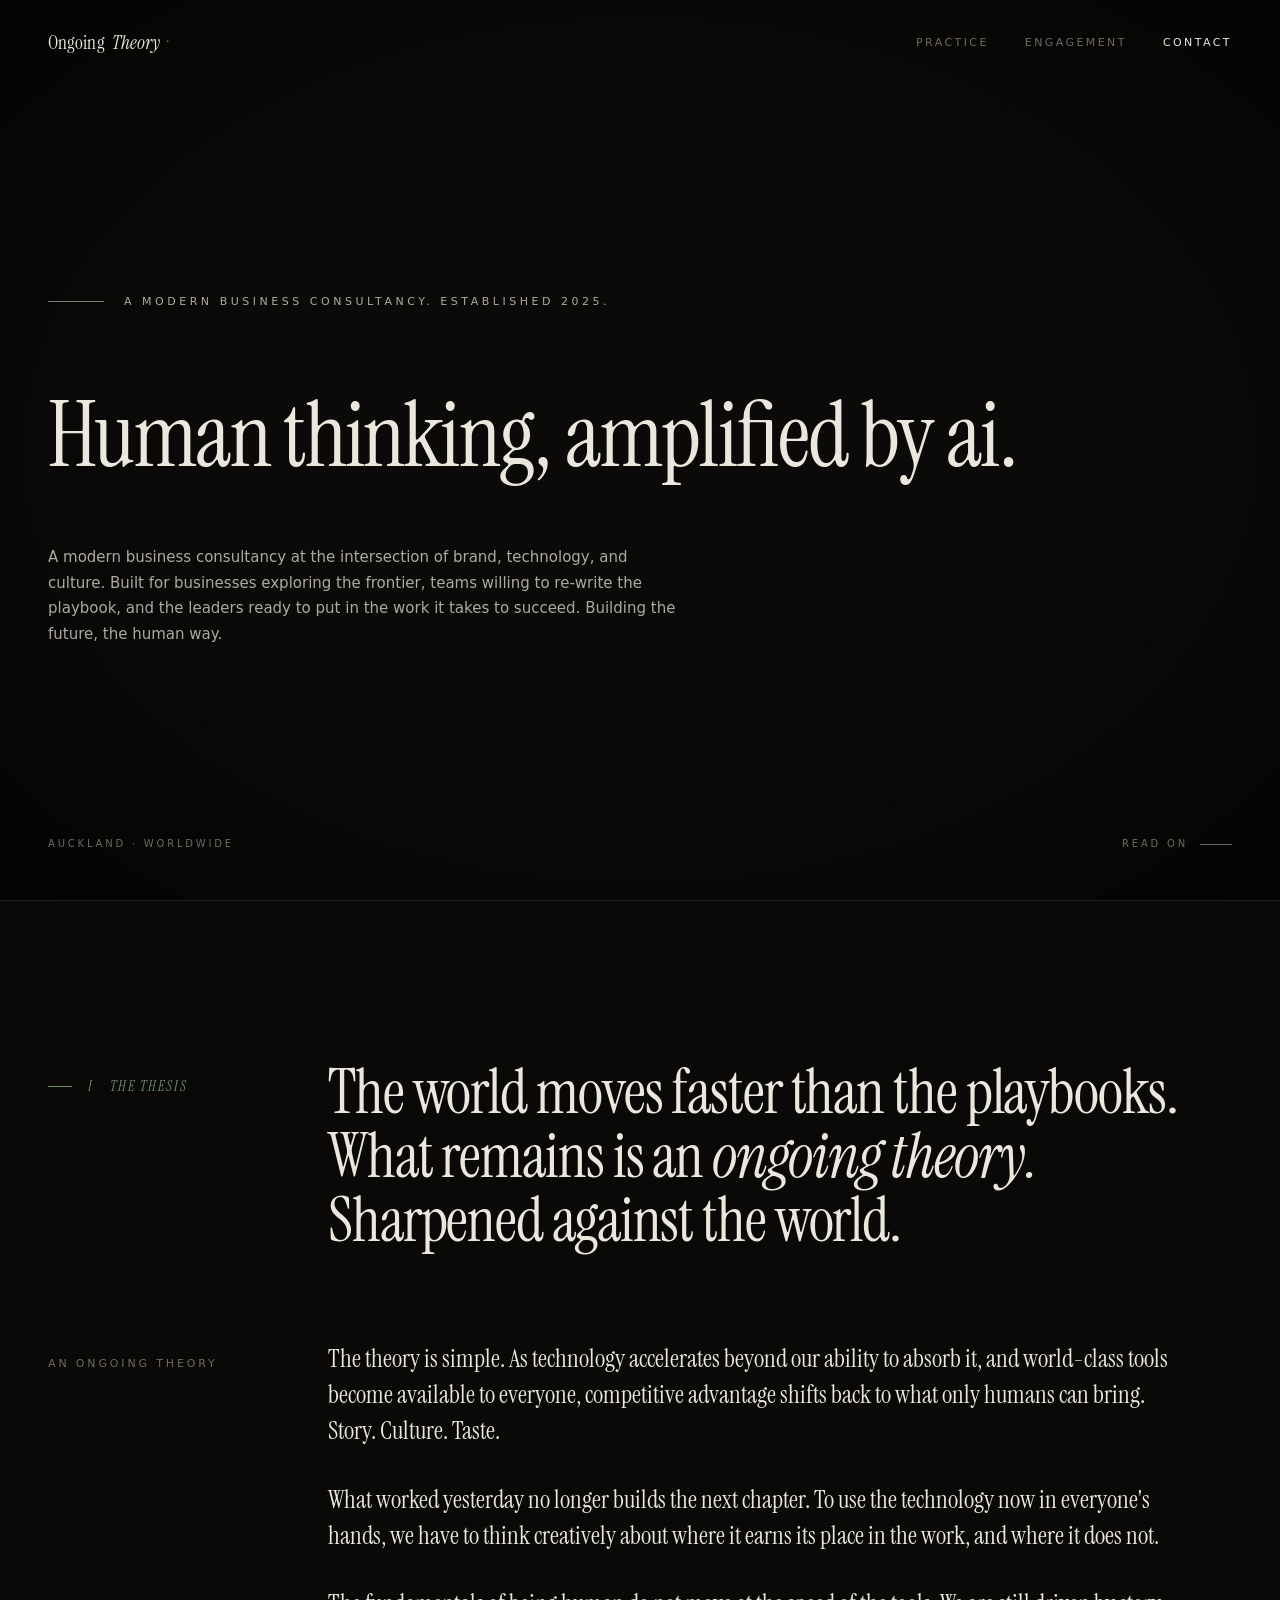
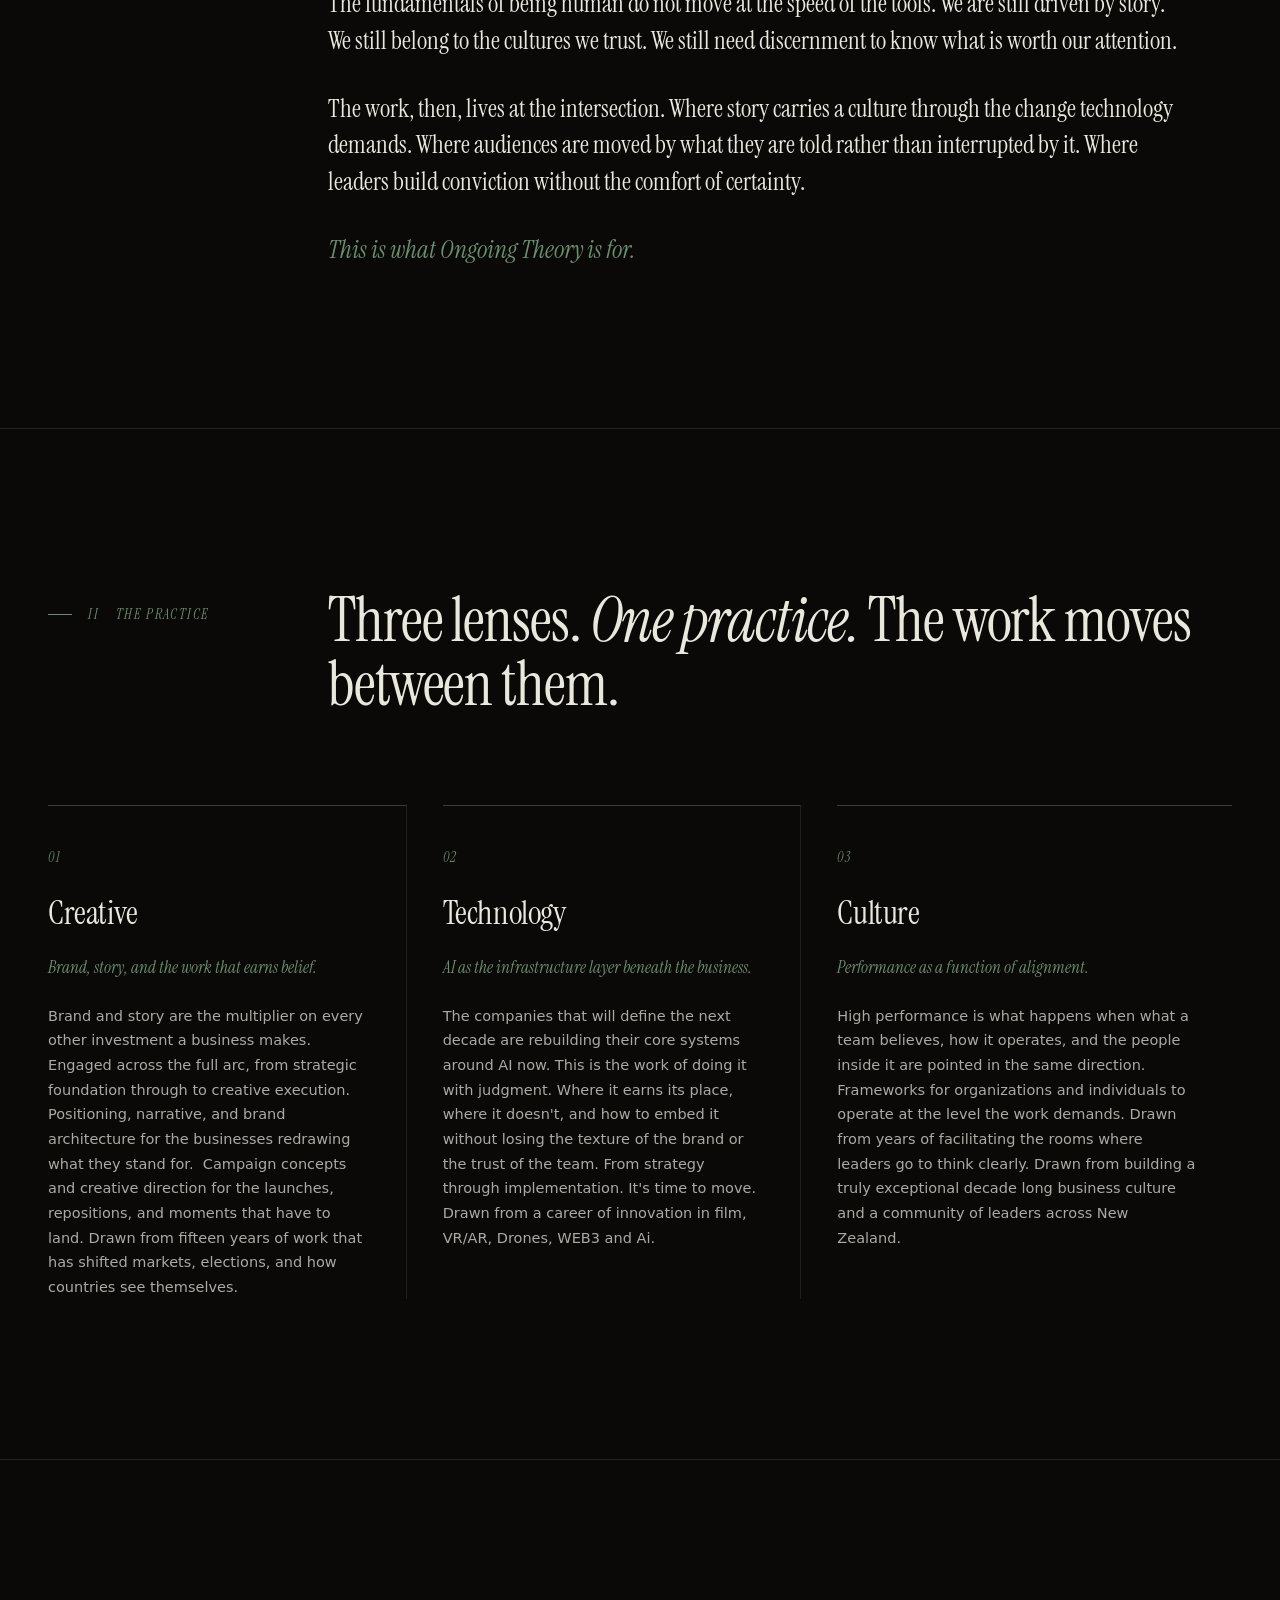
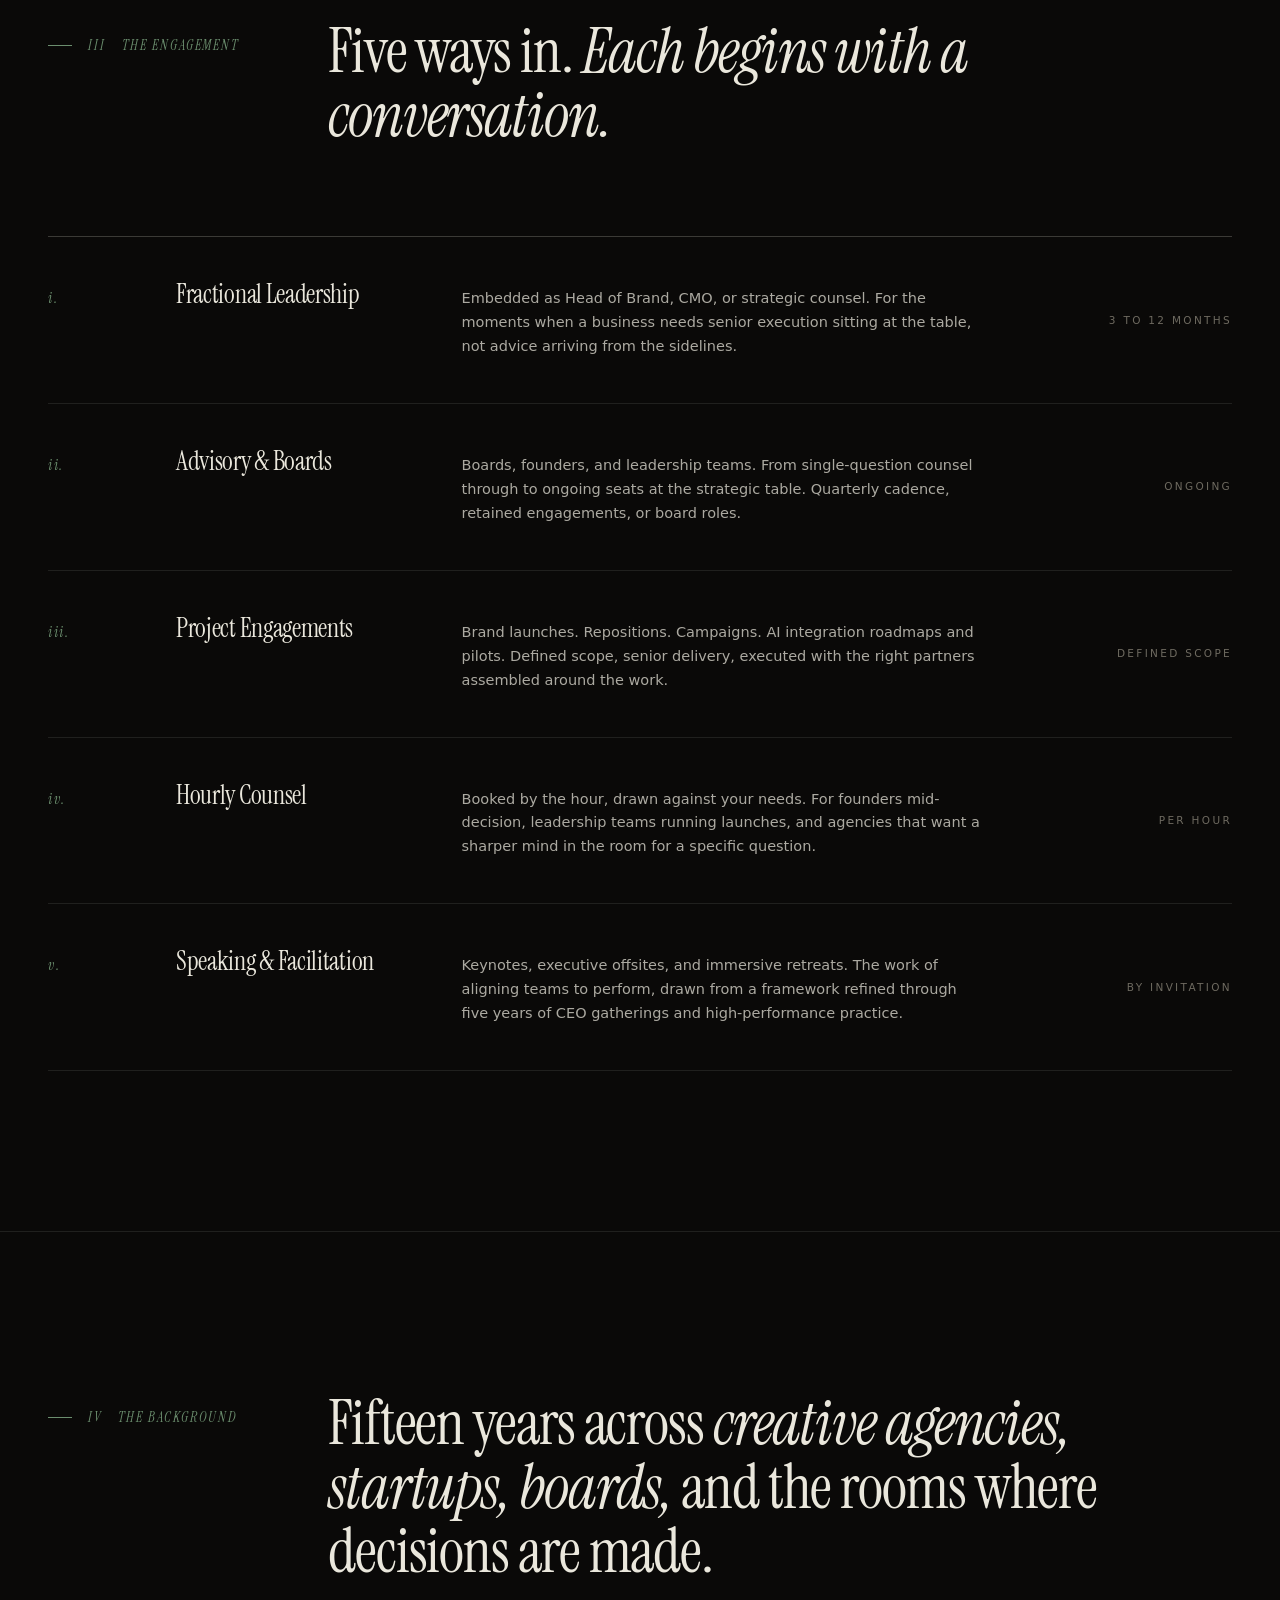
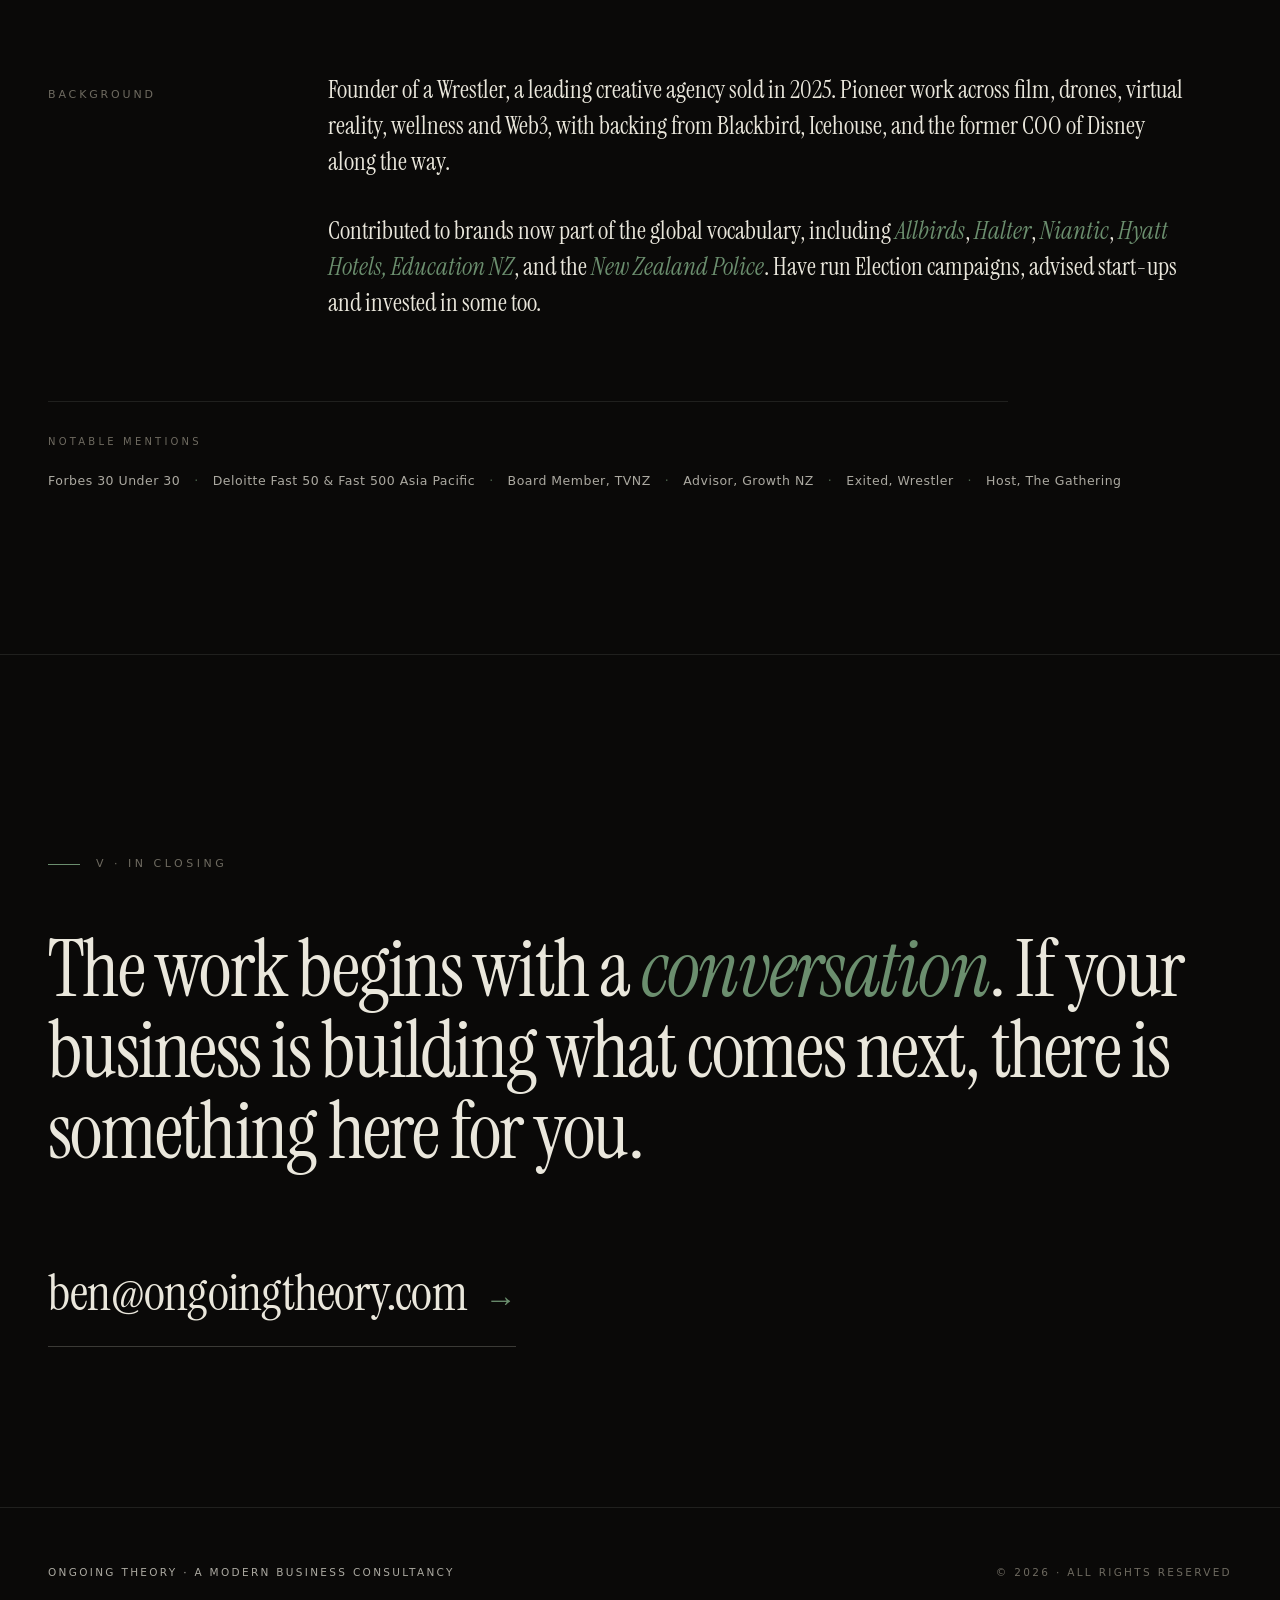
==== index.html @ c8909e84 "Add files via upload" ====
<!DOCTYPE html>
<html lang="en"><head>
<meta charset="UTF-8">
<meta name="viewport" content="width=device-width, initial-scale=1.0">

<!-- ════════════════════════════════════════════════════════════
     EDIT: Page title (browser tab)
     Change inside <title>...</title> below.
═══════════════════════════════════════════════════════════════ -->
<title>Ongoing Theory</title>

<!-- EDIT: Search description (shows in Google results) -->
<meta name="description" content="A consultancy at the intersection of brand, technology, and culture. Strategy approached as an ongoing theory, sharpened in the world.">

<meta name="theme-color" content="#0A0908">
<link rel="icon" href="data:image/svg+xml,&lt;svg xmlns='http://www.w3.org/2000/svg' viewBox='0 0 32 32'&gt;&lt;rect width='32' height='32' fill='%230A0908'/&gt;&lt;circle cx='16' cy='16' r='5' fill='%236B8E6E'/&gt;&lt;/svg&gt;">
<link rel="preconnect" href="https://fonts.googleapis.com">
<link rel="preconnect" href="https://fonts.gstatic.com" crossorigin="">
<link href="https://fonts.googleapis.com/css2?family=Instrument+Serif:ital@0;1&amp;display=swap" rel="stylesheet">

<style>
  /* ════════════════════════════════════════════════════════════
     COLOR & TYPE TOKENS
     Adjust the values below to retune the whole site at once.
  ═══════════════════════════════════════════════════════════════ */
  :root {
    --bg: #0A0908;                          /* page background — near-black, warm */
    --paper: #EAE7DC;                       /* primary text — warm off-white */
    --paper-soft: rgba(234, 231, 220, 0.72);/* muted paper for body copy */
    --muted: #6E6A60;                       /* small UI text */
    --line: rgba(234, 231, 220, 0.10);      /* hairline rules */
    --line-strong: rgba(234, 231, 220, 0.22);
    --accent: #6B8E6E;                      /* dark premium green — section markers, italics */
    --accent-bright: #88AB8B;               /* hover state */

    --serif: 'Instrument Serif', 'Times New Roman', Georgia, serif;
    --sans: -apple-system, BlinkMacSystemFont, "SF Pro Text", "Helvetica Neue", "Segoe UI", system-ui, sans-serif;
  }

  * { margin: 0; padding: 0; box-sizing: border-box; }
  html { scroll-behavior: smooth; }

  body {
    background: var(--bg);
    color: var(--paper);
    font-family: var(--sans);
    font-weight: 300;
    line-height: 1.6;
    -webkit-font-smoothing: antialiased;
    -moz-osx-font-smoothing: grayscale;
    overflow-x: hidden;
    cursor: default;
    font-feature-settings: "kern" 1, "liga" 1;
  }

  /* film grain — gives the surface a paper-like texture */
  body::before {
    content: '';
    position: fixed;
    inset: 0;
    pointer-events: none;
    background-image: url("data:image/svg+xml,%3Csvg viewBox='0 0 200 200' xmlns='http://www.w3.org/2000/svg'%3E%3Cfilter id='n'%3E%3CfeTurbulence type='fractalNoise' baseFrequency='0.9' numOctaves='3' stitchTiles='stitch'/%3E%3CfeColorMatrix values='0 0 0 0 0.92 0 0 0 0 0.91 0 0 0 0 0.86 0 0 0 1 0'/%3E%3C/filter%3E%3Crect width='100%25' height='100%25' filter='url(%23n)' opacity='0.5'/%3E%3C/svg%3E");
    opacity: 0.045;
    z-index: 1;
    mix-blend-mode: overlay;
  }

  /* soft vignette */
  body::after {
    content: '';
    position: fixed;
    inset: 0;
    pointer-events: none;
    background: radial-gradient(ellipse at center, transparent 50%, rgba(0,0,0,0.55) 100%);
    z-index: 1;
  }

  ::selection { background: var(--accent); color: var(--bg); }

  /* ── Navigation ─────────────────────────────────────────── */
  nav {
    position: fixed;
    top: 0; left: 0; right: 0;
    z-index: 100;
    padding: 28px 48px;
    display: flex;
    justify-content: space-between;
    align-items: center;
    transition: backdrop-filter 0.4s ease, background-color 0.4s ease;
  }
  nav.scrolled {
    background: rgba(10, 9, 8, 0.78);
    backdrop-filter: blur(14px);
    -webkit-backdrop-filter: blur(14px);
    border-bottom: 1px solid var(--line);
  }

  .logo {
    font-family: var(--serif);
    font-weight: 400;
    font-size: 19px;
    letter-spacing: 0.005em;
    color: var(--paper);
    text-decoration: none;
    display: inline-flex;
    align-items: baseline;
    gap: 7px;
  }
  .logo .ot-italic { font-style: italic; }
  .logo .ot-mark { color: var(--accent); font-style: italic; font-size: 16px; transform: translateY(-2px); }

  .nav-right { display: flex; align-items: center; gap: 36px; }

  .nav-link {
    font-family: var(--sans);
    font-size: 11px;
    font-weight: 400;
    letter-spacing: 0.22em;
    text-transform: uppercase;
    color: var(--paper);
    text-decoration: none;
    position: relative;
    padding: 6px 0;
    transition: color 0.3s ease;
  }
  .nav-link.muted { color: var(--muted); }
  .nav-link::after {
    content: '';
    position: absolute;
    bottom: 0; left: 0;
    width: 100%; height: 1px;
    background: currentColor;
    transform: scaleX(0);
    transform-origin: left center;
    transition: transform 0.5s cubic-bezier(0.65, 0, 0.35, 1);
  }
  .nav-link:hover { color: var(--paper); }
  .nav-link:hover::after { transform: scaleX(1); }

  /* ── Hero ───────────────────────────────────────────────── */
  .hero {
    min-height: 100vh;
    display: flex;
    flex-direction: column;
    justify-content: center;
    padding: 160px 48px 120px;
    position: relative;
    z-index: 2;
  }

  .hero-meta {
    display: flex;
    align-items: center;
    gap: 20px;
    margin-bottom: 80px;
    opacity: 0;
    animation: fadeUp 1.2s cubic-bezier(0.25, 0.1, 0.25, 1) 0.2s forwards;
  }
  .hero-meta-line { width: 56px; height: 1px; background: var(--paper); opacity: 0.5; }
  .hero-meta-text {
    font-family: var(--sans);
    font-size: 11px;
    font-weight: 400;
    letter-spacing: 0.32em;
    text-transform: uppercase;
    color: var(--paper-soft);
  }

  .hero h1 {
    font-family: var(--serif);
    font-weight: 400;
    font-size: clamp(42px, 7vw, 104px);
    line-height: 1.02;
    letter-spacing: -0.018em;
    max-width: 1200px;
    opacity: 0;
    animation: fadeUp 1.4s cubic-bezier(0.25, 0.1, 0.25, 1) 0.4s forwards;
  }
  .hero h1 em { font-style: italic; color: var(--accent); }

  .hero-sub {
    margin-top: 64px;
    max-width: 640px;
    font-family: var(--sans);
    font-size: 15px;
    font-weight: 400;
    line-height: 1.7;
    color: var(--paper-soft);
    opacity: 0;
    animation: fadeUp 1.4s cubic-bezier(0.25, 0.1, 0.25, 1) 0.7s forwards;
  }

  .hero-foot {
    position: absolute;
    bottom: 48px; left: 48px; right: 48px;
    display: flex;
    justify-content: space-between;
    align-items: end;
    font-family: var(--sans);
    font-size: 10px;
    letter-spacing: 0.28em;
    text-transform: uppercase;
    color: var(--muted);
    opacity: 0;
    animation: fadeUp 1.2s ease 1s forwards;
  }
  .hero-foot .scroll-cue { display: inline-flex; align-items: center; gap: 12px; }
  .hero-foot .scroll-cue::after {
    content: '';
    width: 32px; height: 1px;
    background: var(--muted);
    animation: pulse 2.4s ease-in-out infinite;
  }

  @keyframes pulse {
    0%, 100% { opacity: 0.3; transform: scaleX(0.5); transform-origin: left; }
    50% { opacity: 1; transform: scaleX(1); }
  }
  @keyframes fadeUp {
    from { opacity: 0; transform: translateY(24px); }
    to { opacity: 1; transform: translateY(0); }
  }

  /* ── Section frame ──────────────────────────────────────── */
  section.editorial {
    padding: 160px 48px;
    border-top: 1px solid var(--line);
    position: relative;
    z-index: 2;
  }

  .section-head {
    display: grid;
    grid-template-columns: 200px 1fr;
    gap: 80px;
    margin-bottom: 88px;
    align-items: start;
    max-width: 1500px;
  }

  .section-marker {
    font-family: var(--serif);
    font-style: italic;
    font-weight: 400;
    font-size: 14px;
    color: var(--accent);
    letter-spacing: 0.14em;
    text-transform: uppercase;
    padding-top: 14px;
    display: flex;
    align-items: center;
    gap: 16px;
  }
  .section-marker::before {
    content: '';
    width: 24px; height: 1px;
    background: var(--accent);
  }

  .section-title {
    font-family: var(--serif);
    font-weight: 400;
    font-size: clamp(32px, 4.8vw, 72px);
    line-height: 1.04;
    letter-spacing: -0.018em;
    max-width: 1020px;
  }
  .section-title em { font-style: italic; }

  /* ── Thesis & Background body ───────────────────────────── */
  .thesis-body {
    display: grid;
    grid-template-columns: 200px 1fr;
    gap: 80px;
    max-width: 1500px;
  }

  .thesis-label {
    font-family: var(--sans);
    font-size: 11px;
    font-weight: 400;
    letter-spacing: 0.26em;
    text-transform: uppercase;
    color: var(--muted);
    padding-top: 14px;
  }

  .thesis-text {
    font-family: var(--serif);
    font-weight: 400;
    font-size: clamp(20px, 1.95vw, 30px);
    line-height: 1.45;
    max-width: 860px;
    color: var(--paper);
  }
  .thesis-text p + p { margin-top: 1.3em; }
  .thesis-text em { font-style: italic; color: var(--accent); }

  /* ── Pillars ────────────────────────────────────────────── */
  .pillars {
    display: grid;
    grid-template-columns: repeat(3, 1fr);
    gap: 0;
    margin-top: 24px;
    max-width: 1500px;
  }
  .pillar {
    border-top: 1px solid var(--line-strong);
    padding: 40px 36px 0 0;
    position: relative;
  }
  .pillar:not(:last-child) { margin-right: 36px; border-right: 1px solid var(--line); }

  .pillar-num {
    font-family: var(--serif);
    font-style: italic;
    font-weight: 400;
    font-size: 14px;
    color: var(--accent);
    margin-bottom: 28px;
    letter-spacing: 0.12em;
  }
  .pillar-title {
    font-family: var(--serif);
    font-weight: 400;
    font-size: clamp(28px, 2.6vw, 40px);
    line-height: 1.04;
    margin-bottom: 24px;
    letter-spacing: -0.012em;
  }
  .pillar-lede {
    font-family: var(--serif);
    font-style: italic;
    font-weight: 400;
    font-size: 17px;
    line-height: 1.45;
    color: var(--accent);
    margin-bottom: 24px;
    max-width: 340px;
  }
  .pillar-body {
    font-family: var(--sans);
    font-size: 14.5px;
    font-weight: 400;
    line-height: 1.7;
    color: var(--paper-soft);
    max-width: 380px;
  }

  /* ── Engagement ─────────────────────────────────────────── */
  .engagement-list { border-top: 1px solid var(--line-strong); max-width: 1500px; }

  .engagement-row {
    display: grid;
    grid-template-columns: 80px 1fr 2.2fr 200px;
    gap: 48px;
    padding: 44px 0;
    border-bottom: 1px solid var(--line);
    align-items: baseline;
    transition: padding 0.5s cubic-bezier(0.25, 0.1, 0.25, 1);
  }
  .engagement-row:hover { padding-left: 16px; }

  .engagement-row .num {
    font-family: var(--serif);
    font-style: italic;
    font-size: 15px;
    color: var(--accent);
    letter-spacing: 0.1em;
  }
  .engagement-row h3 {
    font-family: var(--serif);
    font-weight: 400;
    font-size: clamp(22px, 2vw, 32px);
    letter-spacing: -0.012em;
    line-height: 1.08;
  }
  .engagement-row p {
    font-family: var(--sans);
    font-size: 14.5px;
    font-weight: 400;
    line-height: 1.65;
    color: var(--paper-soft);
    max-width: 560px;
  }
  .engagement-row .tag {
    font-family: var(--sans);
    font-size: 10.5px;
    font-weight: 400;
    letter-spacing: 0.22em;
    text-transform: uppercase;
    color: var(--muted);
    text-align: right;
    align-self: center;
  }

  /* ── Background & Endnotes ──────────────────────────────── */
  .background-text {
    font-family: var(--serif);
    font-weight: 400;
    font-size: clamp(20px, 1.95vw, 30px);
    line-height: 1.45;
    max-width: 960px;
  }
  .background-text em { font-style: italic; color: var(--accent); }

  .endnotes {
    margin-top: 80px;
    padding-top: 32px;
    border-top: 1px solid var(--line);
    max-width: 960px;
  }
  .endnotes-label {
    font-family: var(--sans);
    font-size: 10px;
    font-weight: 400;
    letter-spacing: 0.32em;
    text-transform: uppercase;
    color: var(--muted);
    margin-bottom: 18px;
  }
  .endnotes-list {
    font-family: var(--sans);
    font-size: 12.5px;
    line-height: 2.1;
    color: var(--paper-soft);
    letter-spacing: 0.04em;
  }
  .endnotes-list span { white-space: nowrap; }
  .endnotes-list .dot { color: var(--accent); margin: 0 14px; opacity: 0.7; }

  /* ── Contact ────────────────────────────────────────────── */
  .contact-section {
    padding: 200px 48px 160px;
    border-top: 1px solid var(--line);
    position: relative;
    z-index: 2;
  }
  .contact-eyebrow {
    font-family: var(--sans);
    font-size: 11px;
    font-weight: 400;
    letter-spacing: 0.32em;
    text-transform: uppercase;
    color: var(--muted);
    margin-bottom: 56px;
    display: flex;
    align-items: center;
    gap: 16px;
  }
  .contact-eyebrow::before {
    content: '';
    width: 32px; height: 1px;
    background: var(--accent);
  }

  .contact-headline {
    font-family: var(--serif);
    font-weight: 400;
    font-size: clamp(40px, 6.2vw, 92px);
    line-height: 1.02;
    letter-spacing: -0.022em;
    margin-bottom: 80px;
    max-width: 1140px;
  }
  .contact-headline em { font-style: italic; color: var(--accent); }

  .contact-link-large {
    font-family: var(--serif);
    font-weight: 400;
    font-size: clamp(28px, 4vw, 60px);
    color: var(--paper);
    text-decoration: none;
    border-bottom: 1px solid var(--line-strong);
    padding-bottom: 12px;
    display: inline-flex;
    align-items: baseline;
    gap: 18px;
    transition: color 0.4s ease, border-color 0.4s ease;
    letter-spacing: -0.015em;
  }
  .contact-link-large .arrow {
    font-size: 0.62em;
    color: var(--accent);
    transition: transform 0.4s cubic-bezier(0.25, 0.1, 0.25, 1);
    display: inline-block;
  }
  .contact-link-large:hover { color: var(--accent-bright); border-color: var(--accent); }
  .contact-link-large:hover .arrow { transform: translateX(8px); color: var(--accent-bright); }

  /* ── Footer ─────────────────────────────────────────────── */
  footer {
    padding: 56px 48px 40px;
    border-top: 1px solid var(--line);
    display: flex;
    justify-content: space-between;
    align-items: center;
    font-family: var(--sans);
    font-size: 10.5px;
    letter-spacing: 0.22em;
    text-transform: uppercase;
    color: var(--muted);
    position: relative;
    z-index: 2;
    flex-wrap: wrap;
    gap: 24px;
  }
  footer .footer-mark { color: var(--paper-soft); }
  footer a { color: var(--muted); text-decoration: none; transition: color 0.3s ease; }
  footer a:hover { color: var(--paper); }

  /* reveal on scroll */
  .reveal {
    opacity: 0;
    transform: translateY(28px);
    transition: opacity 1.1s cubic-bezier(0.25, 0.1, 0.25, 1),
                transform 1.1s cubic-bezier(0.25, 0.1, 0.25, 1);
  }
  .reveal.visible { opacity: 1; transform: translateY(0); }
  .reveal.delay-1 { transition-delay: 0.12s; }
  .reveal.delay-2 { transition-delay: 0.24s; }
  .reveal.delay-3 { transition-delay: 0.36s; }

  /* Responsive */
  @media (max-width: 1024px) {
    .pillars { grid-template-columns: 1fr; }
    .pillar:not(:last-child) { margin-right: 0; border-right: none; }
    .pillar { padding: 40px 0 36px 0; }
    .engagement-row { grid-template-columns: 60px 1fr; gap: 24px; row-gap: 16px; }
    .engagement-row p { grid-column: 2; max-width: 100%; }
    .engagement-row .tag { grid-column: 2; text-align: left; }
  }
  @media (max-width: 720px) {
    nav { padding: 20px 24px; }
    .hero { padding: 140px 24px 110px; }
    .hero-foot { left: 24px; right: 24px; bottom: 32px; }
    .nav-right { gap: 20px; }
    .nav-link.muted { display: none; }
    section.editorial { padding: 100px 24px; }
    .contact-section { padding: 130px 24px 110px; }
    .section-head, .thesis-body {
      grid-template-columns: 1fr;
      gap: 28px;
      margin-bottom: 56px;
    }
    .section-marker { padding-top: 0; }
    .endnotes { margin-top: 56px; }
    footer { padding: 40px 24px 32px; }
  }
</style>

<!-- ════════════════════════════════════════════════════════════
     EDIT-MODE STYLES — removed on Download
═══════════════════════════════════════════════════════════════ -->

</head>
<body class="">

<!-- ════════════════════════════════════════════════════════════
     EDIT TOOLBAR — removed on Download
═══════════════════════════════════════════════════════════════ -->


<!-- Settings modal -->


<!-- ════════════════════════════════════════════════════════════
     EDIT: Navigation
     The menu fixed at the top. Logo on left, links on right.
═══════════════════════════════════════════════════════════════ -->
<nav id="nav" class="scrolled">
  <a href="#top" class="logo" aria-label="Ongoing Theory home">
    <span>Ongoing</span><span class="ot-italic">Theory</span><span class="ot-mark">·</span>
  </a>
  <div class="nav-right">
    <a href="#practice" class="nav-link muted">Practice</a>
    <a href="#engagement" class="nav-link muted">Engagement</a>
    <a href="#contact" class="nav-link">Contact</a>
  </div>
</nav>

<!-- ════════════════════════════════════════════════════════════
     EDIT: Hero
     The opening manifesto sentence. Italics use <em>...</em>.
═══════════════════════════════════════════════════════════════ -->
<header class="hero" id="top">
  <div class="hero-meta">
    <span class="hero-meta-line"></span>
    <span class="hero-meta-text">A Modern Business Consultancy. Established 2025.</span>
  </div>
  <h1>Human thinking, amplified by ai.&nbsp;</h1>
  <p class="hero-sub">
    A modern business consultancy at the intersection of brand, technology, and culture. Built for businesses exploring the&nbsp;frontier, teams willing to re-write the playbook, and the leaders ready to put in the work it takes to succeed. Building the future, the human way.</p>
  <div class="hero-foot">
    <span>Auckland · Worldwide</span>
    <span class="scroll-cue">Read on</span>
  </div>
</header>

<!-- ════════════════════════════════════════════════════════════
     EDIT: I — The Thesis
     The argument for why this exists.
═══════════════════════════════════════════════════════════════ -->
<section class="editorial" id="thesis">
  <div class="section-head">
    <div class="section-marker reveal"><span>I</span><span>The Thesis</span></div>
    <h2 class="section-title reveal delay-1">
      The world moves faster than the playbooks. What remains is an<em> ongoing theory.</em> Sharpened against the world.&nbsp;</h2>
  </div>
  <div class="thesis-body">
    <div class="thesis-label reveal">An Ongoing Theory</div>
    <div class="thesis-text reveal delay-1">
      <p>The theory is simple. As technology accelerates beyond our ability to absorb it, and world-class tools become available to everyone, competitive advantage shifts back to what only humans can bring. Story. Culture. Taste.</p>
      <p>What worked yesterday no longer builds the next chapter. To use the technology now in everyone's hands, we have to think creatively about where it earns its place in the work, and where it does not.</p>
      <p>The fundamentals of being human do not move at the speed of the tools. We are still driven by story. We still belong to the cultures we trust. We still need discernment to know what is worth our attention.</p>
      <p>The work, then, lives at the intersection. Where story carries a culture through the change technology demands. Where audiences are moved by what they are told rather than interrupted by it. Where leaders build conviction without the comfort of certainty.</p>
      <p><em>This is what Ongoing Theory is for.</em></p>
    </div>
  </div>
</section>

<!-- ════════════════════════════════════════════════════════════
     EDIT: II — The Practice
     Three pillars: Creative, Technology, Culture.
═══════════════════════════════════════════════════════════════ -->
<section class="editorial" id="practice">
  <div class="section-head">
    <div class="section-marker reveal"><span>II</span><span>The Practice</span></div>
    <h2 class="section-title reveal delay-1">
      Three lenses. <em>One practice.</em> The work moves between them.
    </h2>
  </div>
  <div class="pillars">

    <article class="pillar reveal">
      <div class="pillar-num">01</div>
      <h3 class="pillar-title">Creative</h3>
      <p class="pillar-lede">Brand, story, and the work that earns belief.</p>
      <p class="pillar-body">Brand and story are the multiplier on every other investment a business makes. Engaged across the full arc, from strategic foundation through to creative execution. Positioning, narrative, and brand architecture for the businesses redrawing what they stand for.&nbsp; Campaign concepts and creative direction for the launches, repositions, and moments that have to land. Drawn from fifteen years of work that has shifted markets, elections, and how countries see themselves.</p>
    </article>

    <article class="pillar reveal delay-1">
      <div class="pillar-num">02</div>
      <h3 class="pillar-title">Technology</h3>
      <p class="pillar-lede">AI as the infrastructure layer beneath the business.</p>
      <p class="pillar-body">
        The companies that will define the next decade are rebuilding their core systems around AI now. This is the work of doing it with judgment. Where it earns its place, where it doesn't, and how to embed it without losing the texture of the brand or the trust of the team. From strategy through implementation. It's time to move. Drawn from a career of innovation in film, VR/AR, Drones, WEB3 and Ai.</p>
    </article>

    <article class="pillar reveal delay-2">
      <div class="pillar-num">03</div>
      <h3 class="pillar-title">Culture</h3>
      <p class="pillar-lede">Performance as a function of alignment.</p>
      <p class="pillar-body">
        High performance is what happens when what a team believes, how it operates, and the people inside it are pointed in the same direction. Frameworks for organizations and individuals to operate at the level the work demands. Drawn from years of facilitating the rooms where leaders go to think clearly. Drawn from building a truly exceptional decade long business culture and a community of leaders across New Zealand.</p>
    </article>

  </div>
</section>

<!-- ════════════════════════════════════════════════════════════
     EDIT: III — The Engagement
     Five ways to work together.
═══════════════════════════════════════════════════════════════ -->
<section class="editorial" id="engagement">
  <div class="section-head">
    <div class="section-marker reveal"><span>III</span><span>The Engagement</span></div>
    <h2 class="section-title reveal delay-1">
      Five ways in. <em>Each begins with a conversation.</em>
    </h2>
  </div>
  <div class="engagement-list">

    <div class="engagement-row reveal">
      <span class="num">i.</span>
      <h3>Fractional Leadership</h3>
      <p>Embedded as Head of Brand, CMO, or strategic counsel. For the moments when a business needs senior execution sitting at the table, not advice arriving from the sidelines.&nbsp;</p>
      <span class="tag">3 to 12 Months</span>
    </div>

    <div class="engagement-row reveal">
      <span class="num">ii.</span>
      <h3>Advisory &amp; Boards</h3>
      <p>Boards, founders, and leadership teams. From single-question counsel through to ongoing seats at the strategic table. Quarterly cadence, retained engagements, or board roles.</p>
      <span class="tag">Ongoing</span>
    </div>

    <div class="engagement-row reveal">
      <span class="num">iii.</span>
      <h3>Project Engagements</h3>
      <p>Brand launches. Repositions. Campaigns. AI integration roadmaps and pilots. Defined scope, senior delivery, executed with the right partners assembled around the work.</p>
      <span class="tag">Defined Scope</span>
    </div>

    <div class="engagement-row reveal">
      <span class="num">iv.</span>
      <h3>Hourly Counsel</h3>
      <p>Booked by the hour, drawn against your needs. For founders mid-decision, leadership teams running launches, and agencies that want a sharper mind in the room for a specific question.&nbsp;</p>
      <span class="tag">Per Hour</span>
    </div>

    <div class="engagement-row reveal">
      <span class="num">v.</span>
      <h3>Speaking &amp; Facilitation</h3>
      <p>Keynotes, executive offsites, and immersive retreats. The work of aligning teams to perform, drawn from a framework refined through five years of CEO gatherings and high-performance practice.</p>
      <span class="tag">By Invitation</span>
    </div>

  </div>
</section>

<!-- ════════════════════════════════════════════════════════════
     EDIT: IV — The Background
     Credentials and selected work.
═══════════════════════════════════════════════════════════════ -->
<section class="editorial" id="background">
  <div class="section-head">
    <div class="section-marker reveal"><span>IV</span><span>The Background</span></div>
    <h2 class="section-title reveal delay-1">
      Fifteen years across <em>creative agencies, startups, boards,</em> and the rooms where decisions are made.
    </h2>
  </div>
  <div class="thesis-body">
    <div class="thesis-label reveal">Background</div>
    <div class="thesis-text reveal delay-1">
      <p>
        Founder of a Wrestler, a leading creative agency sold in 2025. Pioneer work across film, drones, virtual reality, wellness and Web3, with backing from Blackbird, Icehouse, and the former COO of Disney along the way.
      </p>
      <p>Contributed to brands now part of the global vocabulary, including <em>Allbirds</em>, <em>Halter</em>, <em>Niantic</em>, <em>Hyatt Hotels, Education NZ</em>, and the <em>New Zealand Police</em>. Have run Election campaigns, advised start-ups and invested in some too.&nbsp;</p>
    </div>
  </div>

  <!-- EDIT: Endnotes — accolades shown as a single quiet line -->
  <div class="endnotes reveal">
    <div class="endnotes-label">Notable Mentions</div>
    <div class="endnotes-list">
      <span>Forbes 30 Under 30</span><span class="dot">·</span><span>Deloitte Fast 50 &amp; Fast 500 Asia Pacific</span><span class="dot">·</span><span>Board Member, TVNZ</span><span class="dot">·</span><span>Advisor, Growth NZ</span><span class="dot">·</span><span>Exited, Wrestler</span><span class="dot">·</span><span>Host, The Gathering</span>
    </div>
  </div>
</section>

<!-- ════════════════════════════════════════════════════════════
     EDIT: Contact
     The closing CTA. Email in href and visible text below.
═══════════════════════════════════════════════════════════════ -->
<section class="contact-section" id="contact">
  <div class="contact-eyebrow">V · In Closing</div>
  <h2 class="contact-headline reveal">
    The work begins with a <em>conversation</em>. If your business is building what comes next, there is something here for you.
  </h2>
  <a href="mailto:ben@ongoingtheory.com?subject=Ongoing%20Theory" class="contact-link-large reveal delay-1">
    <span class="contact-link-text">ben@ongoingtheory.com</span>
    <span class="arrow">→</span>
  </a>
</section>

<!-- EDIT: Footer -->
<footer>
  <span class="footer-mark">Ongoing Theory · A modern business consultancy</span>
  <span>© 2026 · All Rights Reserved</span>
</footer>

<script>
  // Nav scroll state
  const nav = document.getElementById('nav');
  const onScroll = () => {
    if (window.scrollY > 24) nav.classList.add('scrolled');
    else nav.classList.remove('scrolled');
  };
  window.addEventListener('scroll', onScroll, { passive: true });
  onScroll();

  // Reveal on scroll
  const reveals = document.querySelectorAll('.reveal');
  if ('IntersectionObserver' in window) {
    const io = new IntersectionObserver((entries) => {
      entries.forEach((entry) => {
        if (entry.isIntersecting) {
          entry.target.classList.add('visible');
          io.unobserve(entry.target);
        }
      });
    }, { threshold: 0.12, rootMargin: '0px 0px -8% 0px' });
    reveals.forEach((el) => io.observe(el));
  } else {
    reveals.forEach((el) => el.classList.add('visible'));
  }
</script>

<!-- ════════════════════════════════════════════════════════════
     EDIT-MODE SCRIPT — removed on Download
═══════════════════════════════════════════════════════════════ -->




</body></html>
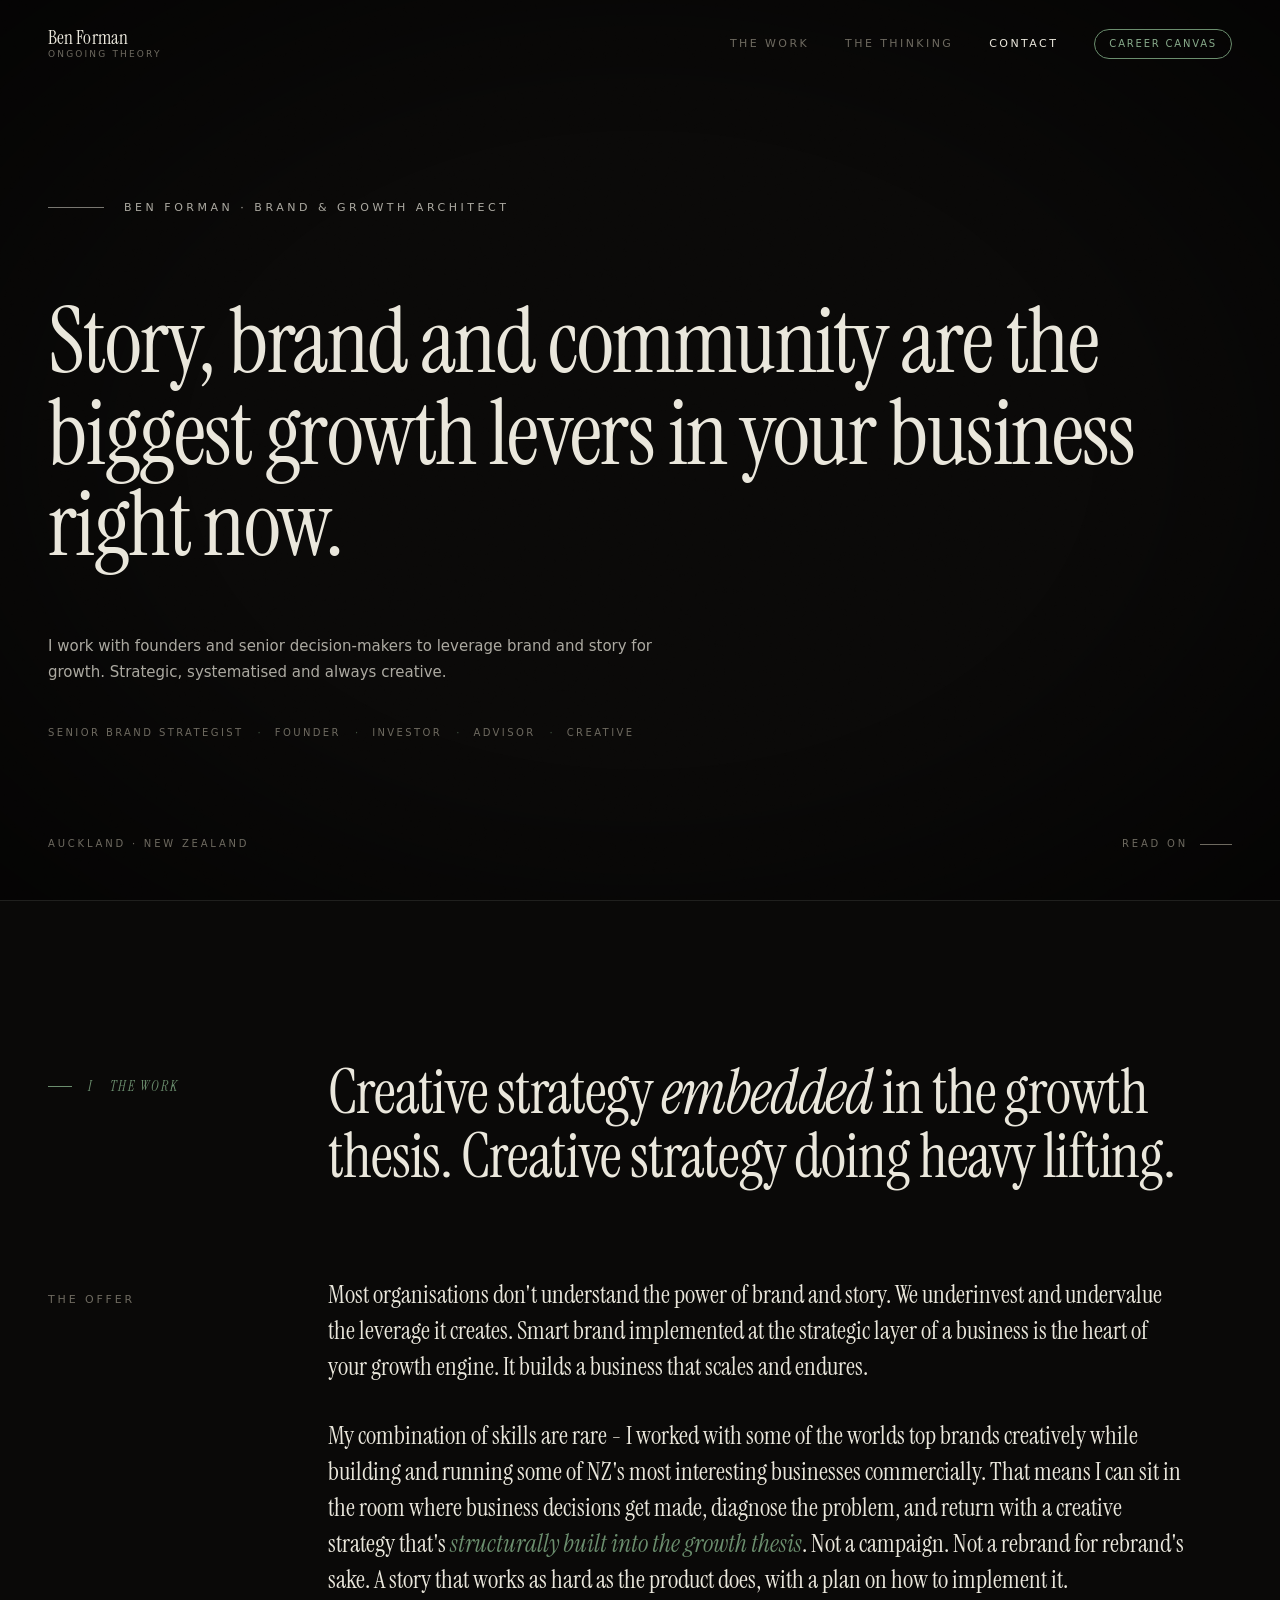
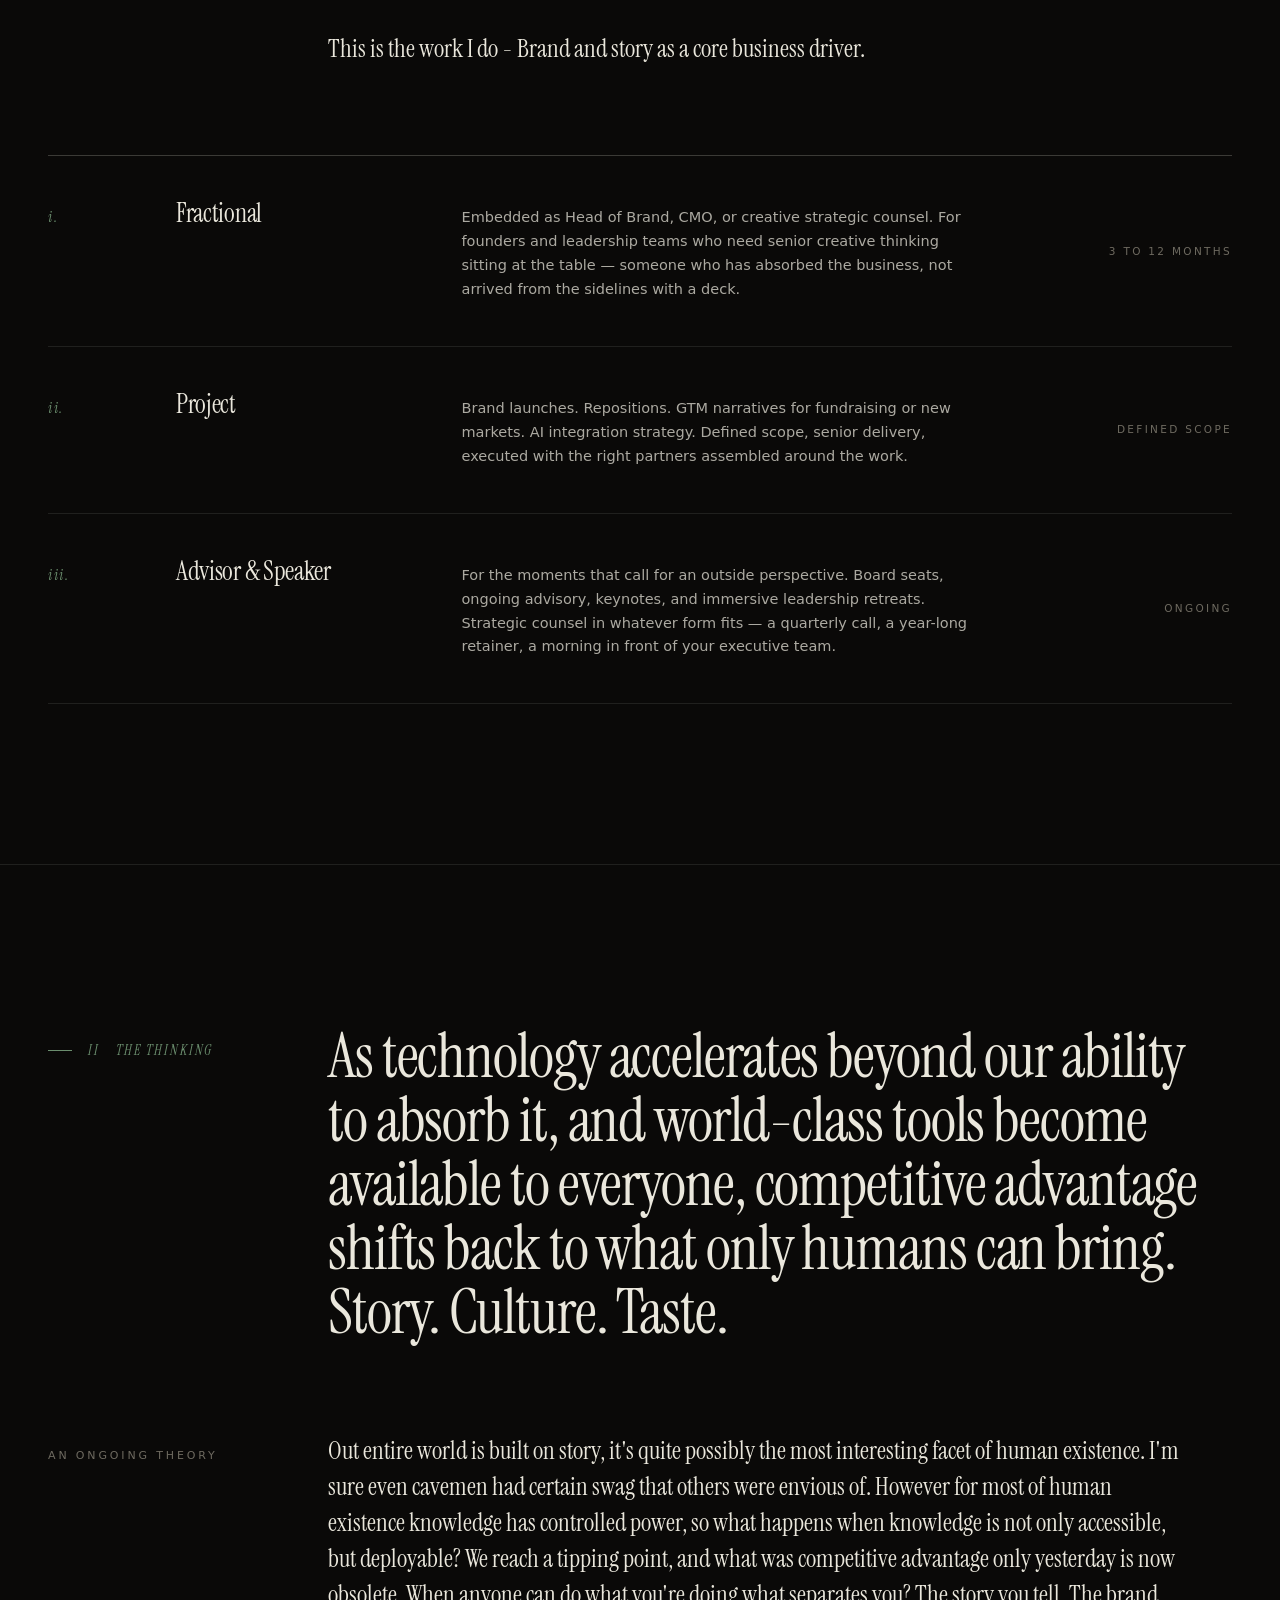
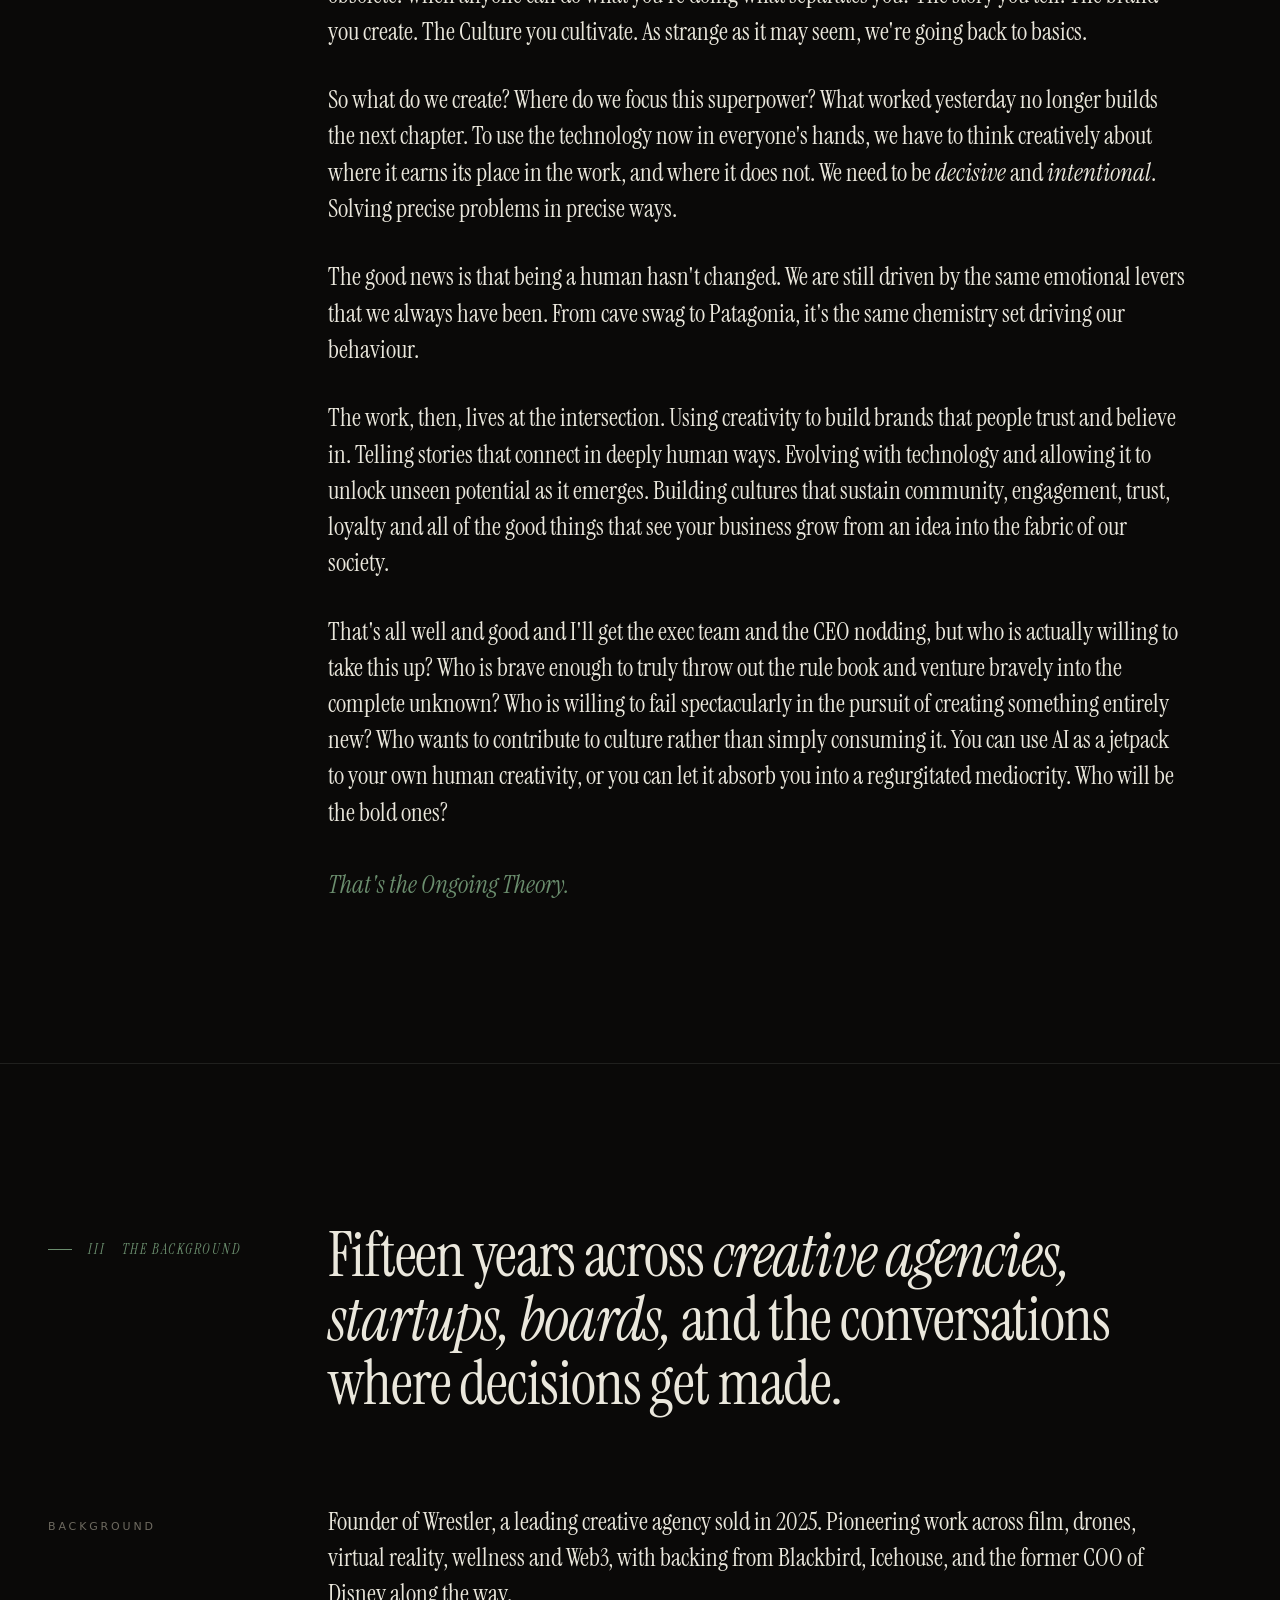
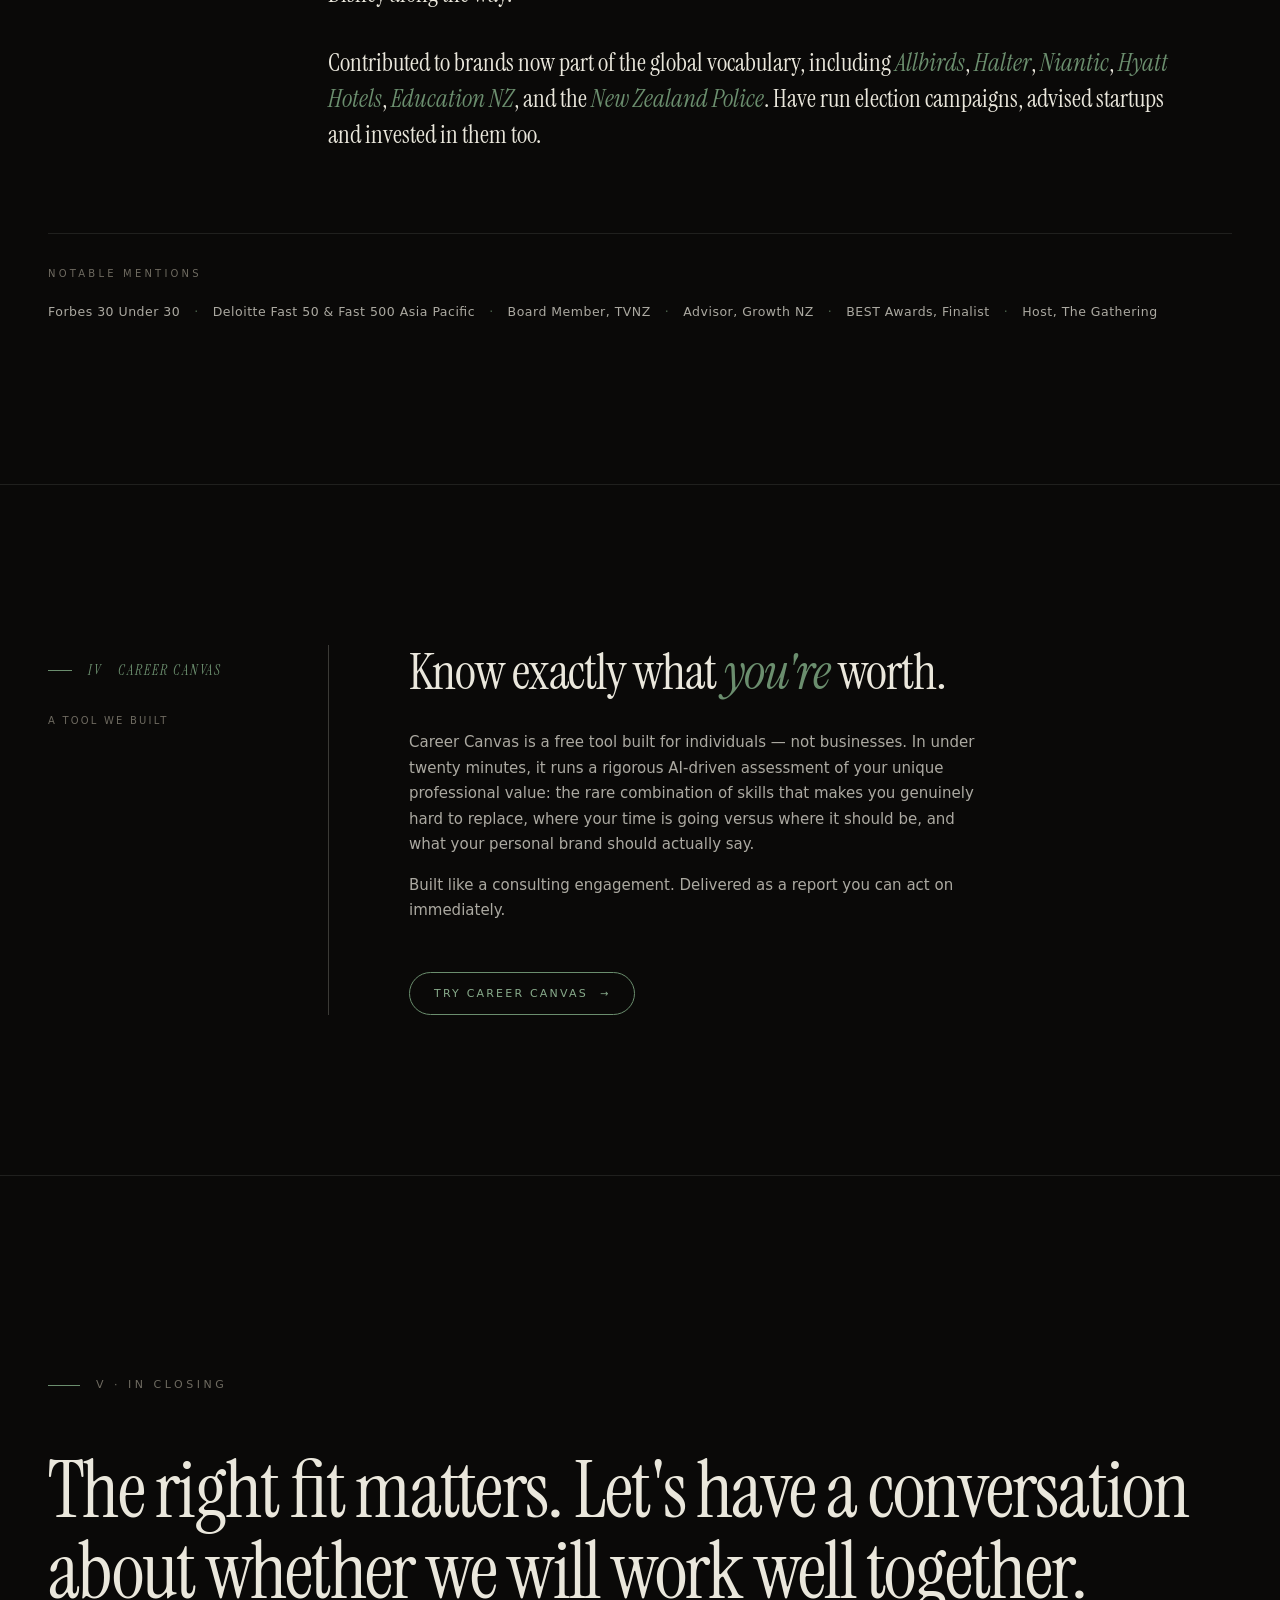
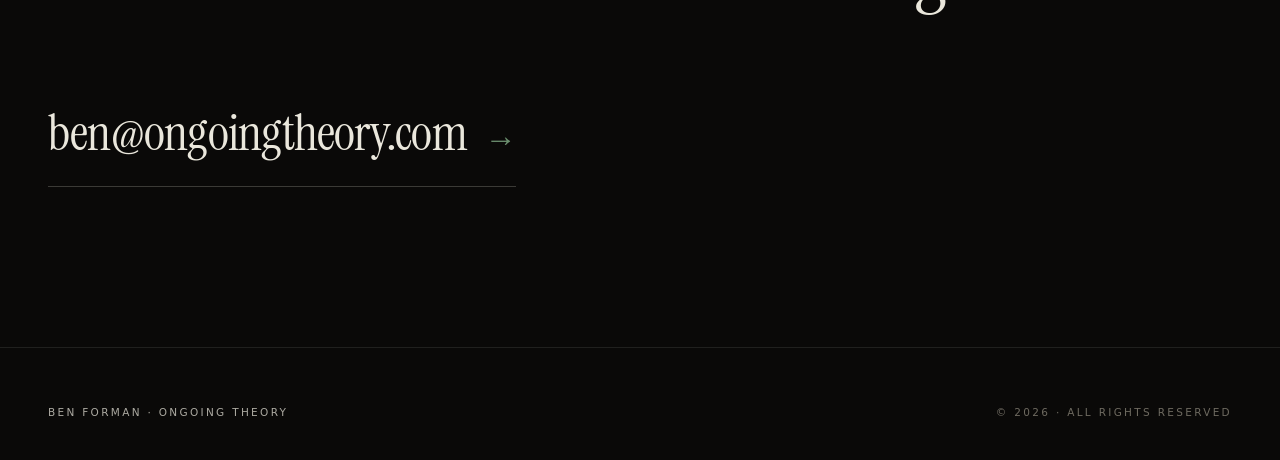
==== commit 1a956f42: "Add files via upload" ====
--- a/index.html
+++ b/index.html
@@ -2,16 +2,8 @@
 <html lang="en"><head>
 <meta charset="UTF-8">
 <meta name="viewport" content="width=device-width, initial-scale=1.0">
-
-<!-- ════════════════════════════════════════════════════════════
-     EDIT: Page title (browser tab)
-     Change inside <title>...</title> below.
-═══════════════════════════════════════════════════════════════ -->
-<title>Ongoing Theory</title>
-
-<!-- EDIT: Search description (shows in Google results) -->
-<meta name="description" content="A consultancy at the intersection of brand, technology, and culture. Strategy approached as an ongoing theory, sharpened in the world.">
-
+<title>Ben Forman · Ongoing Theory</title>
+<meta name="description" content="Creative strategy embedded in the growth thesis. Ben Forman works with founders and senior decision-makers to close the gap between what a business is worth and what the world believes about it.">
 <meta name="theme-color" content="#0A0908">
 <link rel="icon" href="data:image/svg+xml,&lt;svg xmlns='http://www.w3.org/2000/svg' viewBox='0 0 32 32'&gt;&lt;rect width='32' height='32' fill='%230A0908'/&gt;&lt;circle cx='16' cy='16' r='5' fill='%236B8E6E'/&gt;&lt;/svg&gt;">
 <link rel="preconnect" href="https://fonts.googleapis.com">
@@ -19,20 +11,15 @@
 <link href="https://fonts.googleapis.com/css2?family=Instrument+Serif:ital@0;1&amp;display=swap" rel="stylesheet">
 
 <style>
-  /* ════════════════════════════════════════════════════════════
-     COLOR & TYPE TOKENS
-     Adjust the values below to retune the whole site at once.
-  ═══════════════════════════════════════════════════════════════ */
   :root {
-    --bg: #0A0908;                          /* page background — near-black, warm */
-    --paper: #EAE7DC;                       /* primary text — warm off-white */
-    --paper-soft: rgba(234, 231, 220, 0.72);/* muted paper for body copy */
-    --muted: #6E6A60;                       /* small UI text */
-    --line: rgba(234, 231, 220, 0.10);      /* hairline rules */
+    --bg: #0A0908;
+    --paper: #EAE7DC;
+    --paper-soft: rgba(234, 231, 220, 0.72);
+    --muted: #6E6A60;
+    --line: rgba(234, 231, 220, 0.10);
     --line-strong: rgba(234, 231, 220, 0.22);
-    --accent: #6B8E6E;                      /* dark premium green — section markers, italics */
-    --accent-bright: #88AB8B;               /* hover state */
-
+    --accent: #6B8E6E;
+    --accent-bright: #88AB8B;
     --serif: 'Instrument Serif', 'Times New Roman', Georgia, serif;
     --sans: -apple-system, BlinkMacSystemFont, "SF Pro Text", "Helvetica Neue", "Segoe UI", system-ui, sans-serif;
   }
@@ -53,7 +40,6 @@
     font-feature-settings: "kern" 1, "liga" 1;
   }
 
-  /* film grain — gives the surface a paper-like texture */
   body::before {
     content: '';
     position: fixed;
@@ -65,7 +51,6 @@
     mix-blend-mode: overlay;
   }
 
-  /* soft vignette */
   body::after {
     content: '';
     position: fixed;
@@ -96,18 +81,28 @@
   }
 
   .logo {
+    text-decoration: none;
+    display: inline-flex;
+    flex-direction: column;
+    gap: 3px;
+  }
+  .logo-name {
     font-family: var(--serif);
     font-weight: 400;
     font-size: 19px;
     letter-spacing: 0.005em;
     color: var(--paper);
-    text-decoration: none;
-    display: inline-flex;
-    align-items: baseline;
-    gap: 7px;
-  }
-  .logo .ot-italic { font-style: italic; }
-  .logo .ot-mark { color: var(--accent); font-style: italic; font-size: 16px; transform: translateY(-2px); }
+    line-height: 1;
+  }
+  .logo-studio {
+    font-family: var(--sans);
+    font-size: 9px;
+    font-weight: 400;
+    letter-spacing: 0.24em;
+    text-transform: uppercase;
+    color: var(--muted);
+    line-height: 1;
+  }
 
   .nav-right { display: flex; align-items: center; gap: 36px; }
 
@@ -137,6 +132,26 @@
   .nav-link:hover { color: var(--paper); }
   .nav-link:hover::after { transform: scaleX(1); }
 
+  .nav-canvas {
+    font-family: var(--sans);
+    font-size: 10px;
+    font-weight: 400;
+    letter-spacing: 0.18em;
+    text-transform: uppercase;
+    color: var(--accent-bright);
+    text-decoration: none;
+    border: 1px solid var(--accent);
+    border-radius: 100px;
+    padding: 6px 14px;
+    transition: color 0.3s ease, border-color 0.3s ease, background 0.3s ease;
+    white-space: nowrap;
+  }
+  .nav-canvas:hover {
+    color: var(--bg);
+    background: var(--accent-bright);
+    border-color: var(--accent-bright);
+  }
+
   /* ── Hero ───────────────────────────────────────────────── */
   .hero {
     min-height: 100vh;
@@ -190,6 +205,31 @@
     animation: fadeUp 1.4s cubic-bezier(0.25, 0.1, 0.25, 1) 0.7s forwards;
   }
 
+  .hero-proof {
+    margin-top: 40px;
+    display: flex;
+    align-items: center;
+    gap: 0;
+    opacity: 0;
+    animation: fadeUp 1.2s ease 0.95s forwards;
+    flex-wrap: wrap;
+  }
+  .hero-proof-item {
+    font-family: var(--sans);
+    font-size: 10px;
+    font-weight: 400;
+    letter-spacing: 0.24em;
+    text-transform: uppercase;
+    color: var(--muted);
+    white-space: nowrap;
+  }
+  .hero-proof-sep {
+    color: var(--accent);
+    margin: 0 14px;
+    opacity: 0.6;
+    font-size: 10px;
+  }
+
   .hero-foot {
     position: absolute;
     bottom: 48px; left: 48px; right: 48px;
@@ -267,7 +307,7 @@
   }
   .section-title em { font-style: italic; }
 
-  /* ── Thesis & Background body ───────────────────────────── */
+  /* ── Thesis / Offer body ────────────────────────────────── */
   .thesis-body {
     display: grid;
     grid-template-columns: 200px 1fr;
@@ -296,58 +336,7 @@
   .thesis-text p + p { margin-top: 1.3em; }
   .thesis-text em { font-style: italic; color: var(--accent); }
 
-  /* ── Pillars ────────────────────────────────────────────── */
-  .pillars {
-    display: grid;
-    grid-template-columns: repeat(3, 1fr);
-    gap: 0;
-    margin-top: 24px;
-    max-width: 1500px;
-  }
-  .pillar {
-    border-top: 1px solid var(--line-strong);
-    padding: 40px 36px 0 0;
-    position: relative;
-  }
-  .pillar:not(:last-child) { margin-right: 36px; border-right: 1px solid var(--line); }
-
-  .pillar-num {
-    font-family: var(--serif);
-    font-style: italic;
-    font-weight: 400;
-    font-size: 14px;
-    color: var(--accent);
-    margin-bottom: 28px;
-    letter-spacing: 0.12em;
-  }
-  .pillar-title {
-    font-family: var(--serif);
-    font-weight: 400;
-    font-size: clamp(28px, 2.6vw, 40px);
-    line-height: 1.04;
-    margin-bottom: 24px;
-    letter-spacing: -0.012em;
-  }
-  .pillar-lede {
-    font-family: var(--serif);
-    font-style: italic;
-    font-weight: 400;
-    font-size: 17px;
-    line-height: 1.45;
-    color: var(--accent);
-    margin-bottom: 24px;
-    max-width: 340px;
-  }
-  .pillar-body {
-    font-family: var(--sans);
-    font-size: 14.5px;
-    font-weight: 400;
-    line-height: 1.7;
-    color: var(--paper-soft);
-    max-width: 380px;
-  }
-
-  /* ── Engagement ─────────────────────────────────────────── */
+  /* ── Engagement rows ────────────────────────────────────── */
   .engagement-list { border-top: 1px solid var(--line-strong); max-width: 1500px; }
 
   .engagement-row {
@@ -394,7 +383,7 @@
     align-self: center;
   }
 
-  /* ── Background & Endnotes ──────────────────────────────── */
+  /* ── Background ─────────────────────────────────────────── */
   .background-text {
     font-family: var(--serif);
     font-weight: 400;
@@ -408,7 +397,6 @@
     margin-top: 80px;
     padding-top: 32px;
     border-top: 1px solid var(--line);
-    max-width: 960px;
   }
   .endnotes-label {
     font-family: var(--sans);
@@ -422,12 +410,118 @@
   .endnotes-list {
     font-family: var(--sans);
     font-size: 12.5px;
-    line-height: 2.1;
+    line-height: 1.9;
     color: var(--paper-soft);
     letter-spacing: 0.04em;
+    display: flex;
+    flex-wrap: wrap;
+    align-items: center;
+    row-gap: 6px;
+    width: 100%;
   }
   .endnotes-list span { white-space: nowrap; }
   .endnotes-list .dot { color: var(--accent); margin: 0 14px; opacity: 0.7; }
+
+  /* ── Career Canvas section ──────────────────────────────── */
+  .canvas-section {
+    padding: 160px 48px;
+    border-top: 1px solid var(--line);
+    position: relative;
+    z-index: 2;
+  }
+
+  .canvas-inner {
+    max-width: 1500px;
+    display: grid;
+    grid-template-columns: 200px 1fr;
+    gap: 80px;
+    align-items: start;
+  }
+
+  .canvas-left {
+    padding-top: 14px;
+  }
+
+  .canvas-marker {
+    font-family: var(--serif);
+    font-style: italic;
+    font-weight: 400;
+    font-size: 14px;
+    color: var(--accent);
+    letter-spacing: 0.14em;
+    text-transform: uppercase;
+    display: flex;
+    align-items: center;
+    gap: 16px;
+    margin-bottom: 32px;
+  }
+  .canvas-marker::before {
+    content: '';
+    width: 24px; height: 1px;
+    background: var(--accent);
+  }
+
+  .canvas-tag {
+    font-family: var(--sans);
+    font-size: 10px;
+    font-weight: 400;
+    letter-spacing: 0.22em;
+    text-transform: uppercase;
+    color: var(--muted);
+  }
+
+  .canvas-right {
+    border-left: 1px solid var(--line-strong);
+    padding-left: 80px;
+  }
+
+  .canvas-headline {
+    font-family: var(--serif);
+    font-weight: 400;
+    font-size: clamp(32px, 4vw, 58px);
+    line-height: 1.04;
+    letter-spacing: -0.018em;
+    margin-bottom: 32px;
+  }
+  .canvas-headline em { font-style: italic; color: var(--accent); }
+
+  .canvas-body {
+    font-family: var(--sans);
+    font-size: 15px;
+    font-weight: 400;
+    line-height: 1.7;
+    color: var(--paper-soft);
+    max-width: 580px;
+    margin-bottom: 48px;
+  }
+  .canvas-body p + p { margin-top: 1em; }
+
+  .canvas-cta {
+    display: inline-flex;
+    align-items: center;
+    gap: 12px;
+    font-family: var(--sans);
+    font-size: 11px;
+    font-weight: 400;
+    letter-spacing: 0.2em;
+    text-transform: uppercase;
+    color: var(--accent-bright);
+    text-decoration: none;
+    border: 1px solid var(--accent);
+    border-radius: 100px;
+    padding: 12px 24px;
+    transition: color 0.3s ease, background 0.3s ease, border-color 0.3s ease;
+  }
+  .canvas-cta:hover {
+    color: var(--bg);
+    background: var(--accent-bright);
+    border-color: var(--accent-bright);
+  }
+  .canvas-cta .arrow {
+    font-size: 0.9em;
+    transition: transform 0.3s ease;
+  }
+  .canvas-cta:hover .arrow { transform: translateX(4px); }
 
   /* ── Contact ────────────────────────────────────────────── */
   .contact-section {
@@ -521,11 +615,80 @@
   .reveal.delay-2 { transition-delay: 0.24s; }
   .reveal.delay-3 { transition-delay: 0.36s; }
 
+  /* ── Edit toolbar ───────────────────────────────────────── */
+  #edit-toolbar {
+    position: fixed;
+    bottom: 28px;
+    left: 50%;
+    transform: translateX(-50%);
+    z-index: 9999;
+    display: flex;
+    align-items: center;
+    gap: 12px;
+    background: rgba(10, 9, 8, 0.92);
+    border: 1px solid var(--line-strong);
+    backdrop-filter: blur(16px);
+    -webkit-backdrop-filter: blur(16px);
+    border-radius: 100px;
+    padding: 10px 20px;
+    font-family: var(--sans);
+    font-size: 10px;
+    letter-spacing: 0.22em;
+    text-transform: uppercase;
+    white-space: nowrap;
+  }
+  #edit-toolbar .tb-label {
+    color: var(--muted);
+  }
+  #edit-toolbar .tb-status {
+    color: var(--accent-bright);
+    font-weight: 500;
+  }
+  #edit-toolbar button {
+    background: none;
+    border: 1px solid var(--line-strong);
+    border-radius: 100px;
+    color: var(--paper);
+    font-family: var(--sans);
+    font-size: 10px;
+    font-weight: 400;
+    letter-spacing: 0.22em;
+    text-transform: uppercase;
+    padding: 6px 16px;
+    cursor: pointer;
+    transition: background 0.2s ease, color 0.2s ease, border-color 0.2s ease;
+  }
+  #edit-toolbar button:hover {
+    background: var(--paper);
+    color: var(--bg);
+    border-color: var(--paper);
+  }
+  #edit-toolbar button.active {
+    background: var(--accent);
+    border-color: var(--accent);
+    color: var(--bg);
+  }
+  #edit-toolbar .tb-sep {
+    width: 1px;
+    height: 14px;
+    background: var(--line-strong);
+  }
+  /* Editable field highlight */
+  [data-editable][contenteditable="true"] {
+    outline: 1px dashed rgba(107, 142, 110, 0.5);
+    outline-offset: 4px;
+    border-radius: 2px;
+    cursor: text;
+  }
+  [data-editable][contenteditable="true"]:focus {
+    outline: 1px solid var(--accent);
+    outline-offset: 4px;
+  }
+
   /* Responsive */
   @media (max-width: 1024px) {
-    .pillars { grid-template-columns: 1fr; }
-    .pillar:not(:last-child) { margin-right: 0; border-right: none; }
-    .pillar { padding: 40px 0 36px 0; }
+    .canvas-inner { grid-template-columns: 1fr; gap: 48px; }
+    .canvas-right { border-left: none; padding-left: 0; border-top: 1px solid var(--line-strong); padding-top: 48px; }
     .engagement-row { grid-template-columns: 60px 1fr; gap: 24px; row-gap: 16px; }
     .engagement-row p { grid-column: 2; max-width: 100%; }
     .engagement-row .tag { grid-column: 2; text-align: left; }
@@ -534,9 +697,12 @@
     nav { padding: 20px 24px; }
     .hero { padding: 140px 24px 110px; }
     .hero-foot { left: 24px; right: 24px; bottom: 32px; }
+    .hero-foot { font-size: 9px; letter-spacing: 0.22em; gap: 12px; }
+    .hero-foot .scroll-cue::after { width: 22px; }
     .nav-right { gap: 20px; }
     .nav-link.muted { display: none; }
     section.editorial { padding: 100px 24px; }
+    .canvas-section { padding: 100px 24px; }
     .contact-section { padding: 130px 24px 110px; }
     .section-head, .thesis-body {
       grid-template-columns: 1fr;
@@ -545,223 +711,243 @@
     }
     .section-marker { padding-top: 0; }
     .endnotes { margin-top: 56px; }
-    footer { padding: 40px 24px 32px; }
+    .endnotes-list {
+      flex-direction: column;
+      align-items: flex-start;
+      row-gap: 10px;
+      line-height: 1.5;
+    }
+    .endnotes-list span { white-space: normal; }
+    .endnotes-list .dot { display: none; }
+    footer {
+      padding: 40px 24px 32px;
+      flex-direction: column;
+      align-items: flex-start;
+      gap: 14px;
+    }
   }
 </style>
 
-<!-- ════════════════════════════════════════════════════════════
-     EDIT-MODE STYLES — removed on Download
-═══════════════════════════════════════════════════════════════ -->
-
 </head>
-<body class="">
-
-<!-- ════════════════════════════════════════════════════════════
-     EDIT TOOLBAR — removed on Download
-═══════════════════════════════════════════════════════════════ -->
-
-
-<!-- Settings modal -->
-
-
-<!-- ════════════════════════════════════════════════════════════
-     EDIT: Navigation
-     The menu fixed at the top. Logo on left, links on right.
-═══════════════════════════════════════════════════════════════ -->
+<body>
+
+<!-- ═══════════════════════════════════════════════════════════
+     EDIT — NAVIGATION
+     • logo-name: your name
+     • logo-studio: your studio / practice name
+     • nav-link hrefs: match the id="" on each section below
+     • nav-canvas: the side product link — update href if path changes
+════════════════════════════════════════════════════════════ -->
 <nav id="nav" class="scrolled">
-  <a href="#top" class="logo" aria-label="Ongoing Theory home">
-    <span>Ongoing</span><span class="ot-italic">Theory</span><span class="ot-mark">·</span>
+  <a href="#top" class="logo" aria-label="Ben Forman home">
+    <span class="logo-name" data-editable="">Ben Forman</span>
+    <span class="logo-studio" data-editable="">Ongoing Theory</span>
   </a>
   <div class="nav-right">
-    <a href="#practice" class="nav-link muted">Practice</a>
-    <a href="#engagement" class="nav-link muted">Engagement</a>
+    <a href="#work" class="nav-link muted">The Work</a>
+    <a href="#thinking" class="nav-link muted">The Thinking</a>
     <a href="#contact" class="nav-link">Contact</a>
+    <a href="https://www.ongoingtheory.com/canvas" class="nav-canvas">Career Canvas</a>
   </div>
 </nav>
 
-<!-- ════════════════════════════════════════════════════════════
-     EDIT: Hero
-     The opening manifesto sentence. Italics use <em>...</em>.
-═══════════════════════════════════════════════════════════════ -->
+<!-- ═══════════════════════════════════════════════════════════
+     EDIT — HERO
+     • hero-meta-text: one-line descriptor (name · role · location)
+     • h1: the main headline — keep it short and problem-focused
+     • hero-sub: 2–3 sentence pitch — who you work with, what you do,
+       and the key differentiator
+     • hero-proof-item: add/remove credential spans as needed;
+       each needs a matching hero-proof-sep · between items
+     • hero-foot left span: location
+════════════════════════════════════════════════════════════ -->
 <header class="hero" id="top">
   <div class="hero-meta">
     <span class="hero-meta-line"></span>
-    <span class="hero-meta-text">A Modern Business Consultancy. Established 2025.</span>
-  </div>
-  <h1>Human thinking, amplified by ai.&nbsp;</h1>
-  <p class="hero-sub">
-    A modern business consultancy at the intersection of brand, technology, and culture. Built for businesses exploring the&nbsp;frontier, teams willing to re-write the playbook, and the leaders ready to put in the work it takes to succeed. Building the future, the human way.</p>
+    <span class="hero-meta-text" data-editable="">Ben Forman · Brand &amp; Growth Architect</span>
+  </div>
+  <h1 data-editable="">Story, brand and community are the biggest growth levers in your business right now.</h1>
+  <p class="hero-sub" data-editable="">I work with founders and senior decision-makers to leverage brand and story for growth. Strategic, systematised and always creative.</p>
+  <div class="hero-proof">
+    <!-- Add or remove credential items below. Each needs a · separator after it except the last. -->
+    <span class="hero-proof-item" data-editable="">Senior brand strategist</span>
+    <span class="hero-proof-sep">·</span>
+    <span class="hero-proof-item" data-editable="">founder</span>
+    <span class="hero-proof-sep">·</span>
+    <span class="hero-proof-item" data-editable="">investor</span>
+    <span class="hero-proof-sep">·</span>
+    <span class="hero-proof-item" data-editable="">advisor</span>
+    <span class="hero-proof-sep">·</span>
+    <span class="hero-proof-item" data-editable="">creative</span>
+  </div>
   <div class="hero-foot">
-    <span>Auckland · Worldwide</span>
+    <span>Auckland · New Zealand</span>
     <span class="scroll-cue">Read on</span>
   </div>
 </header>
 
-<!-- ════════════════════════════════════════════════════════════
-     EDIT: I — The Thesis
-     The argument for why this exists.
-═══════════════════════════════════════════════════════════════ -->
-<section class="editorial" id="thesis">
+<!-- ═══════════════════════════════════════════════════════════
+     EDIT — I · THE WORK
+     • section-title: the bold positioning statement
+     • thesis-text paragraphs: your offer in plain language —
+       what the work is, what makes it rare, how it gets done
+     • engagement-row items: each row is one way of working together
+       — update h3 (name), p (description), .tag (duration/format)
+       — add or remove rows as your model evolves
+════════════════════════════════════════════════════════════ -->
+<section class="editorial" id="work">
   <div class="section-head">
-    <div class="section-marker reveal"><span>I</span><span>The Thesis</span></div>
-    <h2 class="section-title reveal delay-1">
-      The world moves faster than the playbooks. What remains is an<em> ongoing theory.</em> Sharpened against the world.&nbsp;</h2>
+    <div class="section-marker reveal visible"><span>I</span><span>The Work</span></div>
+    <h2 class="section-title reveal delay-1 visible" data-editable="">Creative strategy <em>embedded</em> in the growth thesis. Creative strategy doing heavy lifting.</h2>
+  </div>
+
+  <div class="thesis-body" style="margin-bottom: 88px;">
+    <div class="thesis-label reveal visible">The Offer</div>
+    <div class="thesis-text reveal delay-1 visible">
+      <p data-editable="">Most organisations don't understand the power of brand and story. We underinvest and undervalue the leverage it creates. Smart brand implemented at the strategic layer of a business is the heart of your growth engine. It builds a business that scales and endures.</p>
+      <p data-editable="">My combination of skills are rare - I worked with some of the worlds top brands creatively while building and running some of NZ's most interesting businesses commercially. That means I can sit in the room where business decisions get made, diagnose the problem, and return with a creative strategy that's <em>structurally built into the growth thesis</em>. Not a campaign. Not a rebrand for rebrand's sake. A story that works as hard as the product does, with a plan on how to implement it.</p>
+      <p data-editable="">This is the work I do - Brand and story as a core business driver.</p>
+    </div>
+  </div>
+
+  <div class="engagement-list">
+    <div class="engagement-row reveal visible">
+      <span class="num">i.</span>
+      <h3 data-editable="">Fractional</h3>
+      <p data-editable="">Embedded as Head of Brand, CMO, or creative strategic counsel. For founders and leadership teams who need senior creative thinking sitting at the table — someone who has absorbed the business, not arrived from the sidelines with a deck.</p>
+      <span class="tag" data-editable="">3 to 12 Months</span>
+    </div>
+
+    <div class="engagement-row reveal visible">
+      <span class="num">ii.</span>
+      <h3 data-editable="">Project</h3>
+      <p data-editable="">Brand launches. Repositions. GTM narratives for fundraising or new markets. AI integration strategy. Defined scope, senior delivery, executed with the right partners assembled around the work.</p>
+      <span class="tag" data-editable="">Defined Scope</span>
+    </div>
+
+    <div class="engagement-row reveal visible">
+      <span class="num">iii.</span>
+      <h3 data-editable="">Advisor &amp; Speaker</h3>
+      <p data-editable="">For the moments that call for an outside perspective. Board seats, ongoing advisory, keynotes, and immersive leadership retreats. Strategic counsel in whatever form fits — a quarterly call, a year-long retainer, a morning in front of your executive team.</p>
+      <span class="tag" data-editable="">Ongoing</span>
+    </div>
+  </div>
+</section>
+
+<!-- ═══════════════════════════════════════════════════════════
+     EDIT — II · THE THINKING
+     ⚠ DO NOT EDIT the thesis-text paragraphs below.
+       This is the Ongoing Theory essay — published as written.
+     • You may update the section-title (the pull-quote above
+       the essay) if your framing shifts over time.
+════════════════════════════════════════════════════════════ -->
+<section class="editorial" id="thinking">
+  <div class="section-head">
+    <div class="section-marker reveal visible"><span>II</span><span>The Thinking</span></div>
+    <h2 class="section-title reveal delay-1 visible">As technology accelerates beyond our ability to absorb it, and world-class tools become available to everyone, competitive advantage shifts back to what only humans can bring. Story. Culture. Taste.</h2>
   </div>
   <div class="thesis-body">
-    <div class="thesis-label reveal">An Ongoing Theory</div>
-    <div class="thesis-text reveal delay-1">
-      <p>The theory is simple. As technology accelerates beyond our ability to absorb it, and world-class tools become available to everyone, competitive advantage shifts back to what only humans can bring. Story. Culture. Taste.</p>
-      <p>What worked yesterday no longer builds the next chapter. To use the technology now in everyone's hands, we have to think creatively about where it earns its place in the work, and where it does not.</p>
-      <p>The fundamentals of being human do not move at the speed of the tools. We are still driven by story. We still belong to the cultures we trust. We still need discernment to know what is worth our attention.</p>
-      <p>The work, then, lives at the intersection. Where story carries a culture through the change technology demands. Where audiences are moved by what they are told rather than interrupted by it. Where leaders build conviction without the comfort of certainty.</p>
-      <p><em>This is what Ongoing Theory is for.</em></p>
+    <div class="thesis-label reveal visible">An Ongoing Theory</div>
+    <div class="thesis-text reveal delay-1 visible">
+      <p>Out entire world is built on story, it's quite possibly the most interesting facet of human existence. I'm sure even cavemen had certain swag that others were envious of. However for most of human existence knowledge has controlled power, so what happens when knowledge is not only accessible, but deployable? We reach a tipping point, and what was competitive advantage only yesterday is now obsolete. When anyone can do what you're doing what separates you? The story you tell. The brand you create. The Culture you cultivate. As strange as it may seem, we're going back to basics.</p>
+      <p>So what do we create? Where do we focus this superpower? What worked yesterday no longer builds the next chapter. To use the technology now in everyone's hands, we have to think creatively about where it earns its place in the work, and where it does not. We need to be <i>decisive </i>and<i> intentional</i>. Solving precise problems in precise ways.</p>
+      <p>The good news is that being a human hasn't changed. We are still driven by the same emotional levers that we always have been. From cave swag to Patagonia, it's the same chemistry set driving our behaviour.&nbsp;</p>
+      <p>The work, then, lives at the intersection. Using creativity to build brands that people trust and believe in. Telling stories that connect in deeply human ways. Evolving with technology and allowing it to unlock unseen potential as it emerges. Building cultures that sustain community, engagement, trust, loyalty and all of the good things that see your business grow from an idea into the fabric of our society.&nbsp;&nbsp;</p>
+      <p>That's all well and good and I'll get the exec team and the CEO nodding, but who is actually willing to take this up? Who is brave enough to truly throw out the rule book and venture bravely into the complete unknown? Who is willing to fail spectacularly in the pursuit of creating something entirely new? Who wants to contribute to culture rather than simply consuming it. You can use AI as a jetpack to your own human creativity, or you can let it absorb you into&nbsp;a regurgitated mediocrity. Who will be the bold ones?</p><div><em><br></em></div><div><em>That's the Ongoing Theory.</em></div><p></p>
     </div>
   </div>
 </section>
 
-<!-- ════════════════════════════════════════════════════════════
-     EDIT: II — The Practice
-     Three pillars: Creative, Technology, Culture.
-═══════════════════════════════════════════════════════════════ -->
-<section class="editorial" id="practice">
-  <div class="section-head">
-    <div class="section-marker reveal"><span>II</span><span>The Practice</span></div>
-    <h2 class="section-title reveal delay-1">
-      Three lenses. <em>One practice.</em> The work moves between them.
-    </h2>
-  </div>
-  <div class="pillars">
-
-    <article class="pillar reveal">
-      <div class="pillar-num">01</div>
-      <h3 class="pillar-title">Creative</h3>
-      <p class="pillar-lede">Brand, story, and the work that earns belief.</p>
-      <p class="pillar-body">Brand and story are the multiplier on every other investment a business makes. Engaged across the full arc, from strategic foundation through to creative execution. Positioning, narrative, and brand architecture for the businesses redrawing what they stand for.&nbsp; Campaign concepts and creative direction for the launches, repositions, and moments that have to land. Drawn from fifteen years of work that has shifted markets, elections, and how countries see themselves.</p>
-    </article>
-
-    <article class="pillar reveal delay-1">
-      <div class="pillar-num">02</div>
-      <h3 class="pillar-title">Technology</h3>
-      <p class="pillar-lede">AI as the infrastructure layer beneath the business.</p>
-      <p class="pillar-body">
-        The companies that will define the next decade are rebuilding their core systems around AI now. This is the work of doing it with judgment. Where it earns its place, where it doesn't, and how to embed it without losing the texture of the brand or the trust of the team. From strategy through implementation. It's time to move. Drawn from a career of innovation in film, VR/AR, Drones, WEB3 and Ai.</p>
-    </article>
-
-    <article class="pillar reveal delay-2">
-      <div class="pillar-num">03</div>
-      <h3 class="pillar-title">Culture</h3>
-      <p class="pillar-lede">Performance as a function of alignment.</p>
-      <p class="pillar-body">
-        High performance is what happens when what a team believes, how it operates, and the people inside it are pointed in the same direction. Frameworks for organizations and individuals to operate at the level the work demands. Drawn from years of facilitating the rooms where leaders go to think clearly. Drawn from building a truly exceptional decade long business culture and a community of leaders across New Zealand.</p>
-    </article>
-
-  </div>
-</section>
-
-<!-- ════════════════════════════════════════════════════════════
-     EDIT: III — The Engagement
-     Five ways to work together.
-═══════════════════════════════════════════════════════════════ -->
-<section class="editorial" id="engagement">
-  <div class="section-head">
-    <div class="section-marker reveal"><span>III</span><span>The Engagement</span></div>
-    <h2 class="section-title reveal delay-1">
-      Five ways in. <em>Each begins with a conversation.</em>
-    </h2>
-  </div>
-  <div class="engagement-list">
-
-    <div class="engagement-row reveal">
-      <span class="num">i.</span>
-      <h3>Fractional Leadership</h3>
-      <p>Embedded as Head of Brand, CMO, or strategic counsel. For the moments when a business needs senior execution sitting at the table, not advice arriving from the sidelines.&nbsp;</p>
-      <span class="tag">3 to 12 Months</span>
-    </div>
-
-    <div class="engagement-row reveal">
-      <span class="num">ii.</span>
-      <h3>Advisory &amp; Boards</h3>
-      <p>Boards, founders, and leadership teams. From single-question counsel through to ongoing seats at the strategic table. Quarterly cadence, retained engagements, or board roles.</p>
-      <span class="tag">Ongoing</span>
-    </div>
-
-    <div class="engagement-row reveal">
-      <span class="num">iii.</span>
-      <h3>Project Engagements</h3>
-      <p>Brand launches. Repositions. Campaigns. AI integration roadmaps and pilots. Defined scope, senior delivery, executed with the right partners assembled around the work.</p>
-      <span class="tag">Defined Scope</span>
-    </div>
-
-    <div class="engagement-row reveal">
-      <span class="num">iv.</span>
-      <h3>Hourly Counsel</h3>
-      <p>Booked by the hour, drawn against your needs. For founders mid-decision, leadership teams running launches, and agencies that want a sharper mind in the room for a specific question.&nbsp;</p>
-      <span class="tag">Per Hour</span>
-    </div>
-
-    <div class="engagement-row reveal">
-      <span class="num">v.</span>
-      <h3>Speaking &amp; Facilitation</h3>
-      <p>Keynotes, executive offsites, and immersive retreats. The work of aligning teams to perform, drawn from a framework refined through five years of CEO gatherings and high-performance practice.</p>
-      <span class="tag">By Invitation</span>
-    </div>
-
-  </div>
-</section>
-
-<!-- ════════════════════════════════════════════════════════════
-     EDIT: IV — The Background
-     Credentials and selected work.
-═══════════════════════════════════════════════════════════════ -->
+<!-- ═══════════════════════════════════════════════════════════
+     EDIT — III · THE BACKGROUND
+     • section-title: the overarching credential statement
+     • thesis-text paragraphs: bio in plain language —
+       keep it factual, third-person reads well here
+     • endnotes-list: the notable mentions strip —
+       add/remove <span> items; each needs a
+       <span class="dot">·</span> separator after it except the last
+════════════════════════════════════════════════════════════ -->
 <section class="editorial" id="background">
   <div class="section-head">
-    <div class="section-marker reveal"><span>IV</span><span>The Background</span></div>
-    <h2 class="section-title reveal delay-1">
-      Fifteen years across <em>creative agencies, startups, boards,</em> and the rooms where decisions are made.
+    <div class="section-marker reveal visible"><span>III</span><span>The Background</span></div>
+    <h2 class="section-title reveal delay-1 visible" data-editable="">
+      Fifteen years across <em>creative agencies, startups, boards,</em> and the conversations where decisions get made.
     </h2>
   </div>
   <div class="thesis-body">
-    <div class="thesis-label reveal">Background</div>
-    <div class="thesis-text reveal delay-1">
-      <p>
-        Founder of a Wrestler, a leading creative agency sold in 2025. Pioneer work across film, drones, virtual reality, wellness and Web3, with backing from Blackbird, Icehouse, and the former COO of Disney along the way.
-      </p>
-      <p>Contributed to brands now part of the global vocabulary, including <em>Allbirds</em>, <em>Halter</em>, <em>Niantic</em>, <em>Hyatt Hotels, Education NZ</em>, and the <em>New Zealand Police</em>. Have run Election campaigns, advised start-ups and invested in some too.&nbsp;</p>
+    <div class="thesis-label reveal visible">Background</div>
+    <div class="thesis-text reveal delay-1 visible">
+      <p data-editable="">Founder of Wrestler, a leading creative agency sold in 2025. Pioneering work across film, drones, virtual reality, wellness and Web3, with backing from Blackbird, Icehouse, and the former COO of Disney along the way.</p>
+      <p data-editable="">Contributed to brands now part of the global vocabulary, including <em>Allbirds</em>, <em>Halter</em>, <em>Niantic</em>, <em>Hyatt Hotels</em>, <em>Education NZ</em>, and the <em>New Zealand Police</em>. Have run election campaigns, advised startups and invested in them too.</p>
     </div>
   </div>
 
-  <!-- EDIT: Endnotes — accolades shown as a single quiet line -->
-  <div class="endnotes reveal">
+  <div class="endnotes reveal visible">
     <div class="endnotes-label">Notable Mentions</div>
     <div class="endnotes-list">
-      <span>Forbes 30 Under 30</span><span class="dot">·</span><span>Deloitte Fast 50 &amp; Fast 500 Asia Pacific</span><span class="dot">·</span><span>Board Member, TVNZ</span><span class="dot">·</span><span>Advisor, Growth NZ</span><span class="dot">·</span><span>Exited, Wrestler</span><span class="dot">·</span><span>Host, The Gathering</span>
+      <span data-editable="">Forbes 30 Under 30</span><span class="dot">·</span><span data-editable="">Deloitte Fast 50 &amp; Fast 500 Asia Pacific</span><span class="dot">·</span><span data-editable="">Board Member, TVNZ</span><span class="dot">·</span><span data-editable="">Advisor, Growth NZ</span><span class="dot">·</span><span data-editable="">BEST Awards, Finalist</span><span class="dot">·</span><span data-editable="">Host, The Gathering</span>
     </div>
   </div>
 </section>
 
-<!-- ════════════════════════════════════════════════════════════
-     EDIT: Contact
-     The closing CTA. Email in href and visible text below.
-═══════════════════════════════════════════════════════════════ -->
+<!-- ═══════════════════════════════════════════════════════════
+     EDIT — IV · CAREER CANVAS (side offering)
+     • canvas-headline: product tagline
+     • canvas-body paragraphs: what it is and why it matters —
+       keep it tight, this is a side offering not the main pitch
+     • canvas-cta href: update if the path to the tool changes
+════════════════════════════════════════════════════════════ -->
+<div class="canvas-section" id="canvas-tool">
+  <div class="canvas-inner">
+    <div class="canvas-left reveal visible">
+      <div class="canvas-marker"><span>IV</span><span>Career Canvas</span></div>
+      <div class="canvas-tag">A tool we built</div>
+    </div>
+    <div class="canvas-right reveal delay-1 visible">
+      <h2 class="canvas-headline" data-editable="">Know exactly what <em>you're</em> worth.</h2>
+      <div class="canvas-body">
+        <p data-editable="">Career Canvas is a free tool built for individuals — not businesses. In under twenty minutes, it runs a rigorous AI-driven assessment of your unique professional value: the rare combination of skills that makes you genuinely hard to replace, where your time is going versus where it should be, and what your personal brand should actually say.</p>
+        <p data-editable="">Built like a consulting engagement. Delivered as a report you can act on immediately.&nbsp;</p>
+      </div>
+      <a href="https://www.ongoingtheory.com/canvas" class="canvas-cta">
+        Try Career Canvas <span class="arrow">→</span>
+      </a>
+    </div>
+  </div>
+</div>
+
+<!-- ═══════════════════════════════════════════════════════════
+     EDIT — V · CONTACT
+     • contact-headline: closing statement — should feel like
+       an invitation, not a sales line
+     • contact-link-large href: update the mailto address and
+       subject line as needed
+     • contact-link-text: the visible email address
+════════════════════════════════════════════════════════════ -->
 <section class="contact-section" id="contact">
   <div class="contact-eyebrow">V · In Closing</div>
-  <h2 class="contact-headline reveal">
-    The work begins with a <em>conversation</em>. If your business is building what comes next, there is something here for you.
-  </h2>
-  <a href="mailto:ben@ongoingtheory.com?subject=Ongoing%20Theory" class="contact-link-large reveal delay-1">
-    <span class="contact-link-text">ben@ongoingtheory.com</span>
+  <h2 class="contact-headline reveal visible" data-editable="">The right fit matters. Let's have a conversation about whether we will work well together.&nbsp;</h2>
+  <a href="mailto:ben@ongoingtheory.com?subject=Let%27s%20Talk" class="contact-link-large reveal delay-1 visible">
+    <span class="contact-link-text" data-editable="">ben@ongoingtheory.com</span>
     <span class="arrow">→</span>
   </a>
 </section>
 
-<!-- EDIT: Footer -->
+<!-- ═══════════════════════════════════════════════════════════
+     EDIT — FOOTER
+     • footer-mark: your name and studio name
+     • update the year in the copyright line as needed
+════════════════════════════════════════════════════════════ -->
 <footer>
-  <span class="footer-mark">Ongoing Theory · A modern business consultancy</span>
+  <span class="footer-mark" data-editable="">Ben Forman · Ongoing Theory</span>
   <span>© 2026 · All Rights Reserved</span>
 </footer>
 
+<!-- Edit toolbar — only visible when file is open locally or on the live site -->
+
+
 <script>
-  // Nav scroll state
+  /* ── Nav scroll ───────────────────────────────────────────── */
   const nav = document.getElementById('nav');
   const onScroll = () => {
     if (window.scrollY > 24) nav.classList.add('scrolled');
@@ -770,7 +956,7 @@
   window.addEventListener('scroll', onScroll, { passive: true });
   onScroll();
 
-  // Reveal on scroll
+  /* ── Reveal on scroll ─────────────────────────────────────── */
   const reveals = document.querySelectorAll('.reveal');
   if ('IntersectionObserver' in window) {
     const io = new IntersectionObserver((entries) => {
@@ -785,13 +971,64 @@
   } else {
     reveals.forEach((el) => el.classList.add('visible'));
   }
+
+  /* ── Edit mode ────────────────────────────────────────────── */
+  let editing = false;
+
+  function toggleEdit() {
+    editing = !editing;
+    const fields = document.querySelectorAll('[data-editable]');
+    const btnEdit = document.getElementById('btn-edit');
+    const btnSave = document.getElementById('btn-save');
+
+    fields.forEach(el => {
+      el.contentEditable = editing ? 'true' : 'false';
+    });
+
+    if (editing) {
+      btnEdit.textContent = 'Stop Editing';
+      btnEdit.classList.add('active');
+      btnSave.style.display = 'block';
+      // Scroll to top so user starts from the beginning
+      window.scrollTo({ top: 0, behavior: 'smooth' });
+    } else {
+      btnEdit.textContent = 'Edit Mode';
+      btnEdit.classList.remove('active');
+      btnSave.style.display = 'none';
+    }
+  }
+
+  /* ── Save & download ──────────────────────────────────────── */
+  function savePage() {
+    // Turn off edit mode first
+    const fields = document.querySelectorAll('[data-editable]');
+    fields.forEach(el => { el.contentEditable = 'false'; });
+    editing = false;
+    document.getElementById('btn-edit').textContent = 'Edit Mode';
+    document.getElementById('btn-edit').classList.remove('active');
+    document.getElementById('btn-save').style.display = 'none';
+
+    // Clone the full document, strip the toolbar from the saved copy
+    const clone = document.documentElement.cloneNode(true);
+    const toolbar = clone.querySelector('#edit-toolbar');
+    if (toolbar) toolbar.remove();
+
+    // Clean contenteditable attrs from clone
+    clone.querySelectorAll('[contenteditable]').forEach(el => {
+      el.removeAttribute('contenteditable');
+    });
+
+    const html = '<!DOCTYPE html>\n' + clone.outerHTML;
+    const blob = new Blob([html], { type: 'text/html' });
+    const a = document.createElement('a');
+    a.href = URL.createObjectURL(blob);
+    a.download = 'index.html';
+    document.body.appendChild(a);
+    a.click();
+    document.body.removeChild(a);
+    URL.revokeObjectURL(a.href);
+  }
 </script>
 
-<!-- ════════════════════════════════════════════════════════════
-     EDIT-MODE SCRIPT — removed on Download
-═══════════════════════════════════════════════════════════════ -->
-
-
-
 
 </body></html>
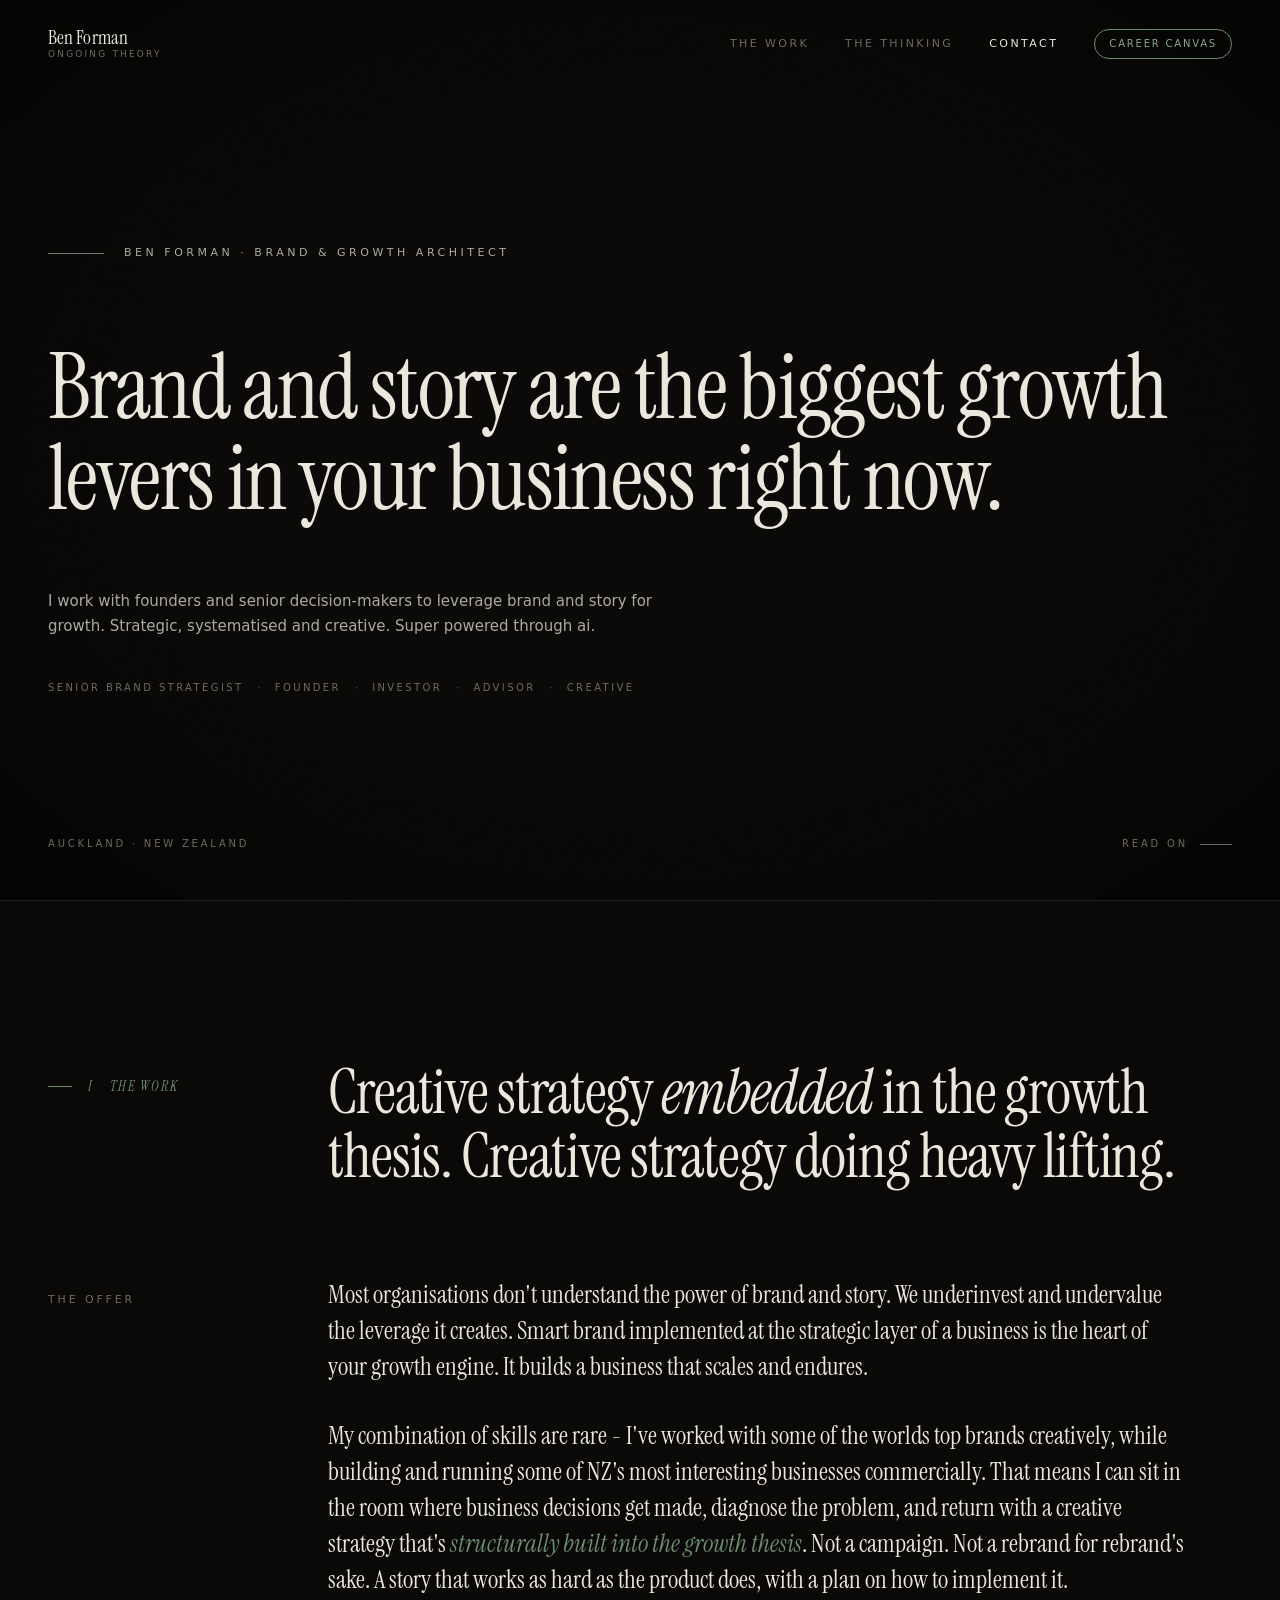
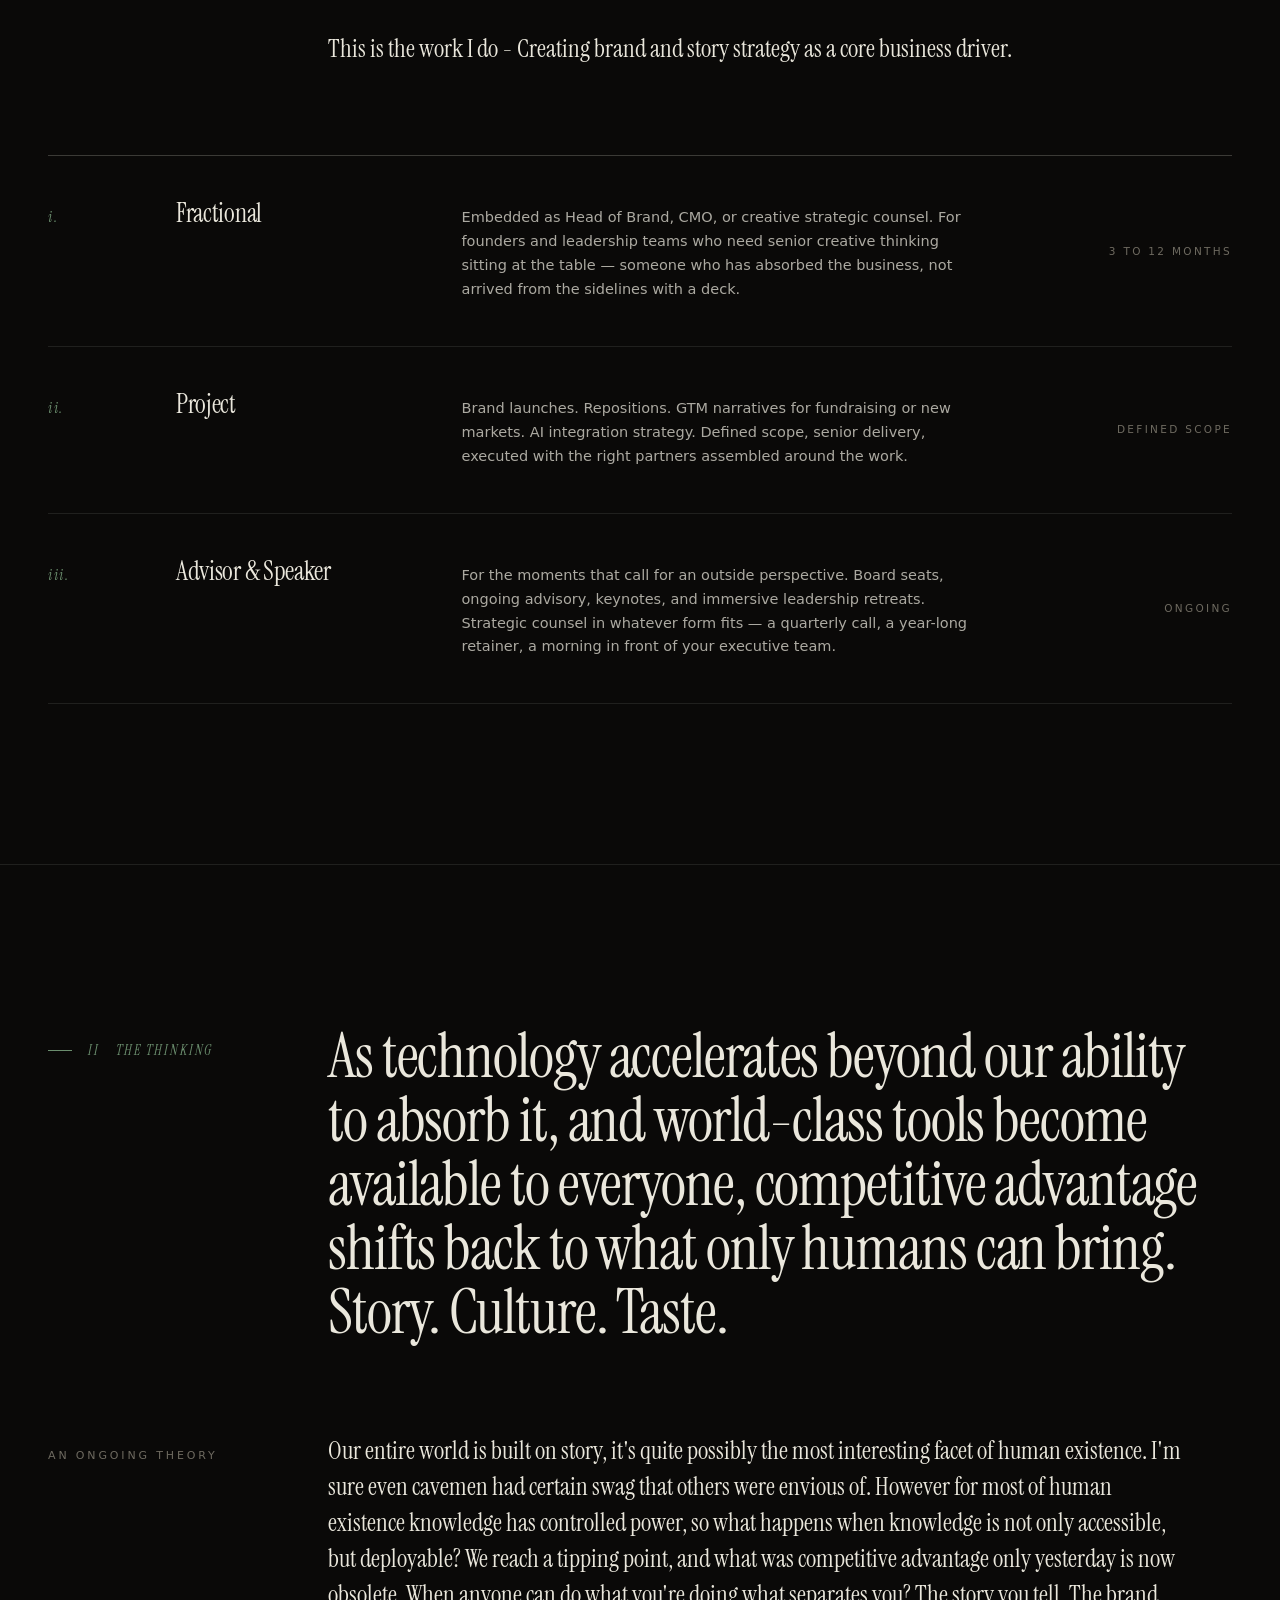
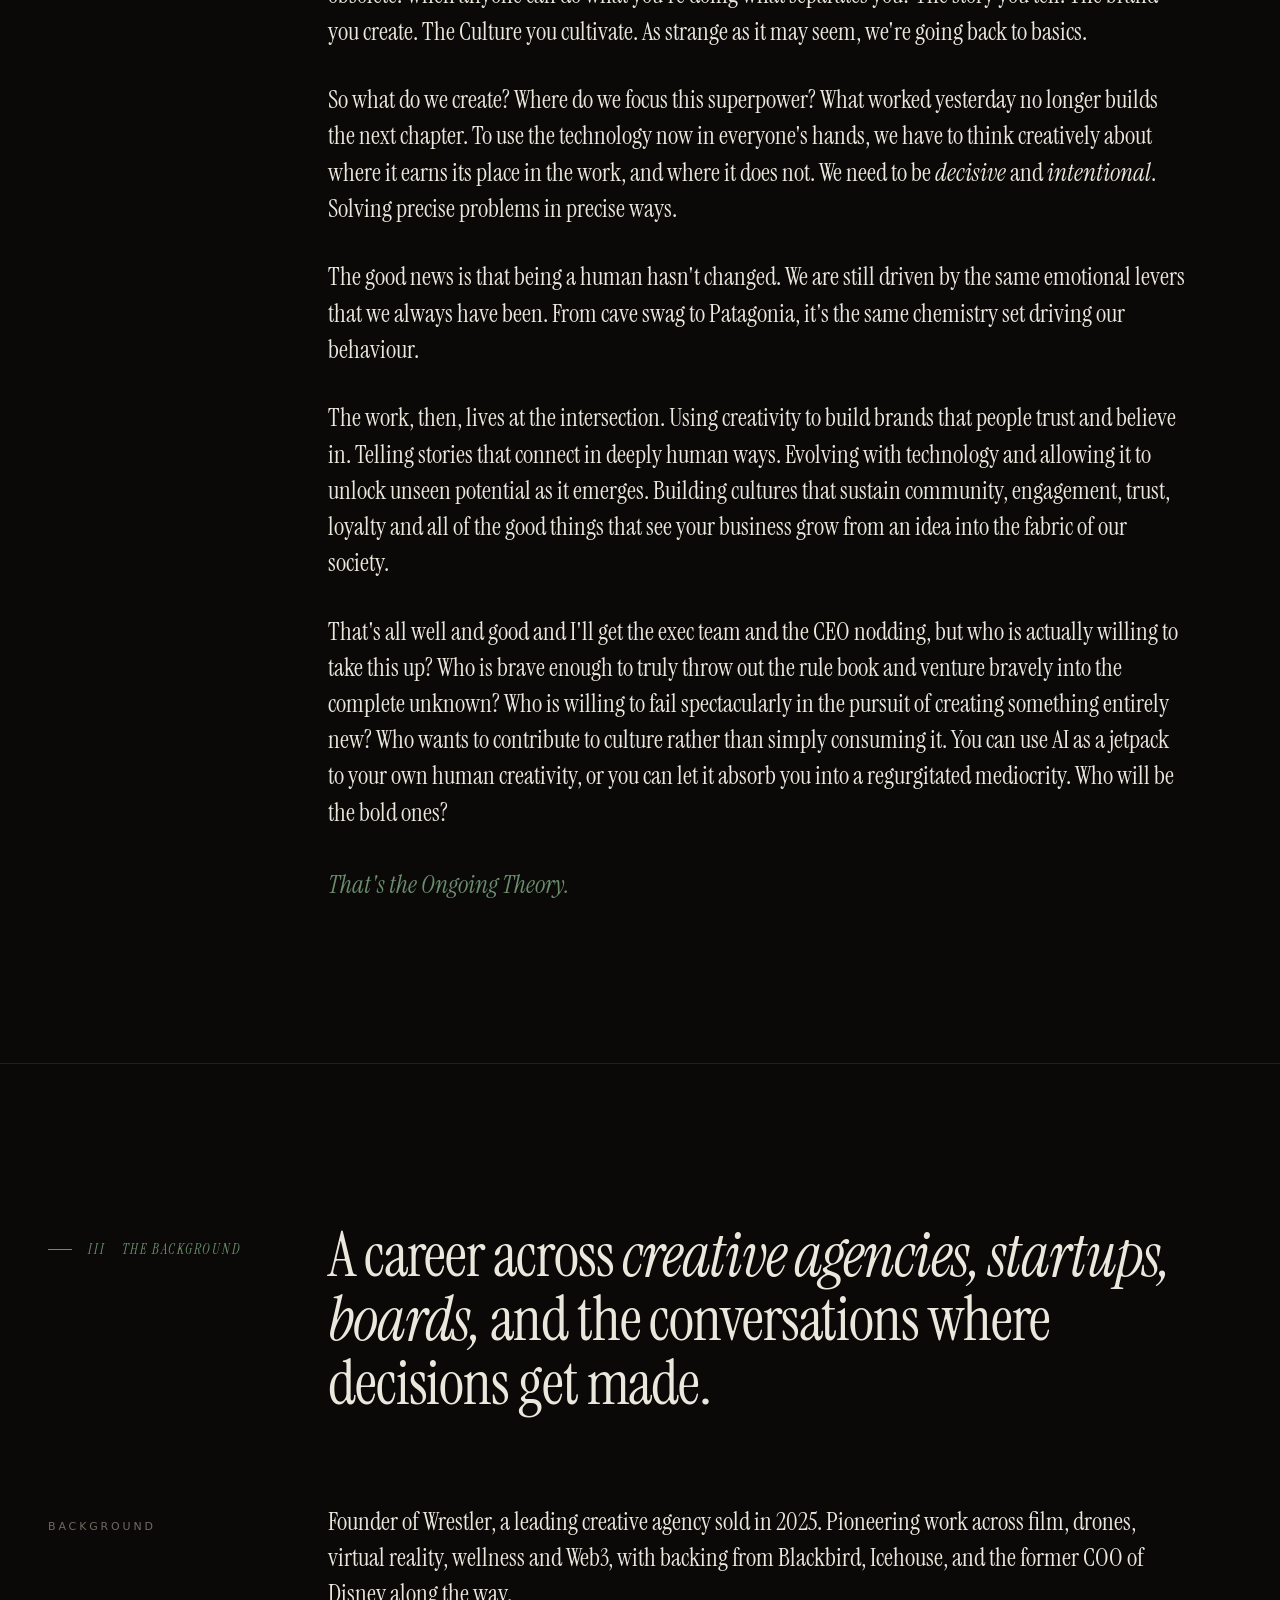
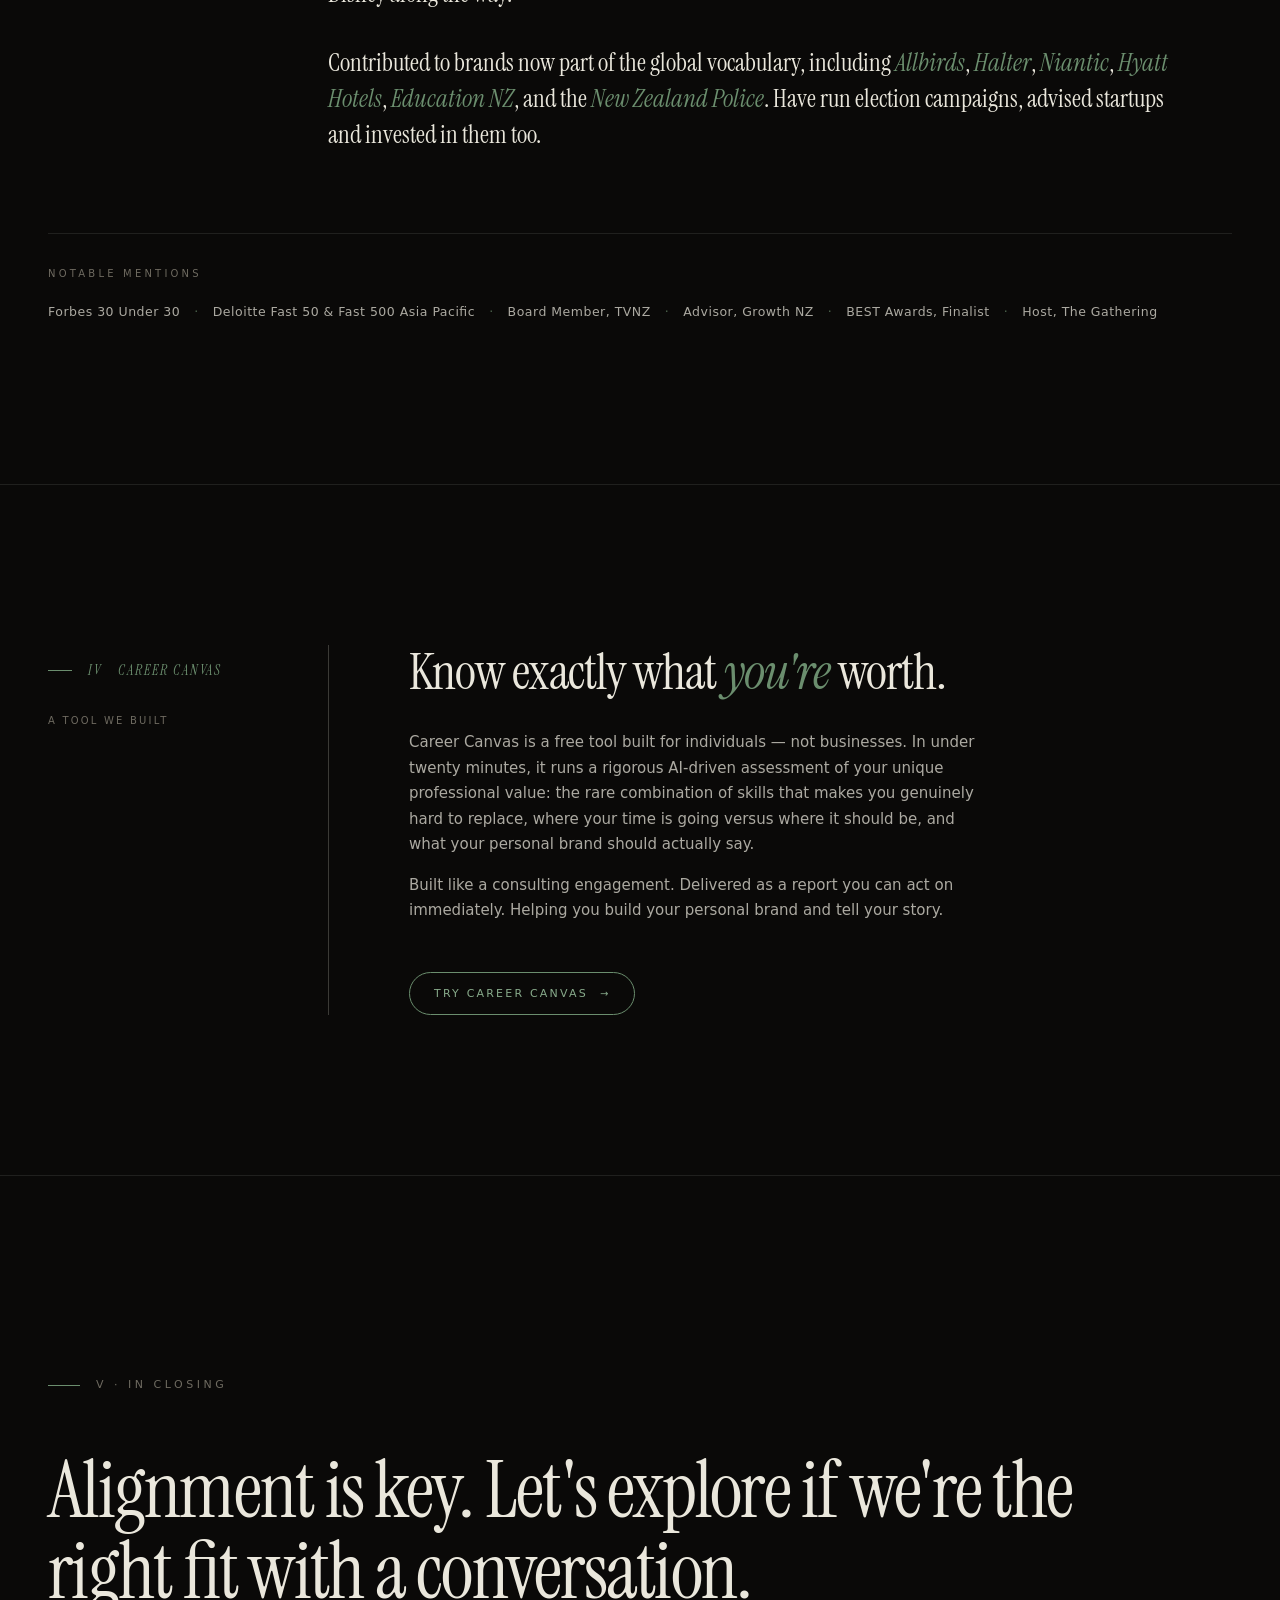
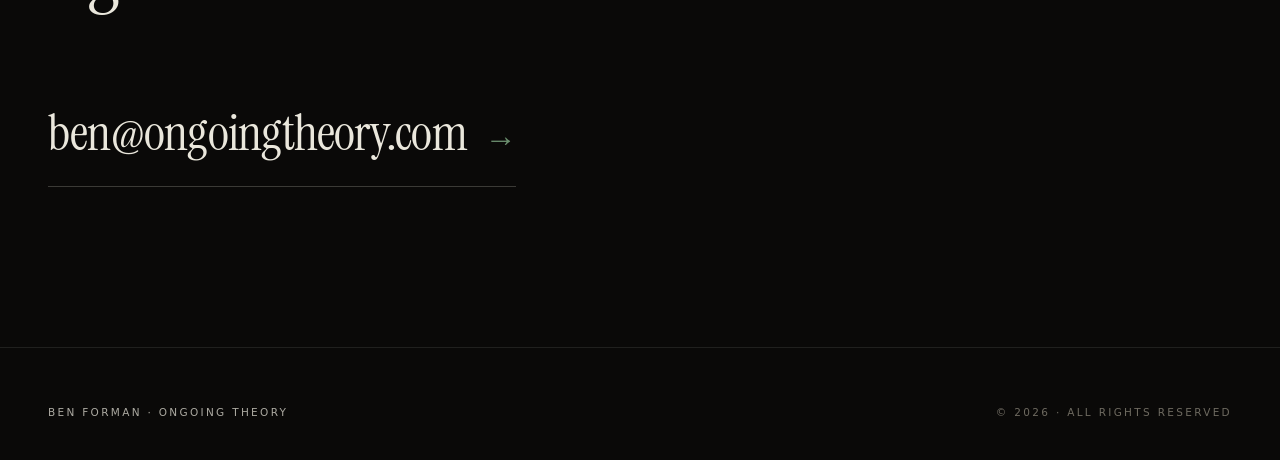
==== commit ae3e5ec2: "Add files via upload" ====
--- a/index.html
+++ b/index.html
@@ -766,8 +766,8 @@
     <span class="hero-meta-line"></span>
     <span class="hero-meta-text" data-editable="">Ben Forman · Brand &amp; Growth Architect</span>
   </div>
-  <h1 data-editable="">Story, brand and community are the biggest growth levers in your business right now.</h1>
-  <p class="hero-sub" data-editable="">I work with founders and senior decision-makers to leverage brand and story for growth. Strategic, systematised and always creative.</p>
+  <h1 data-editable="">Brand and story are the biggest growth levers in your business right now.</h1>
+  <p class="hero-sub" data-editable="">I work with founders and senior decision-makers to leverage brand and story for growth. Strategic, systematised and creative. Super powered through ai.</p>
   <div class="hero-proof">
     <!-- Add or remove credential items below. Each needs a · separator after it except the last. -->
     <span class="hero-proof-item" data-editable="">Senior brand strategist</span>
@@ -805,8 +805,8 @@
     <div class="thesis-label reveal visible">The Offer</div>
     <div class="thesis-text reveal delay-1 visible">
       <p data-editable="">Most organisations don't understand the power of brand and story. We underinvest and undervalue the leverage it creates. Smart brand implemented at the strategic layer of a business is the heart of your growth engine. It builds a business that scales and endures.</p>
-      <p data-editable="">My combination of skills are rare - I worked with some of the worlds top brands creatively while building and running some of NZ's most interesting businesses commercially. That means I can sit in the room where business decisions get made, diagnose the problem, and return with a creative strategy that's <em>structurally built into the growth thesis</em>. Not a campaign. Not a rebrand for rebrand's sake. A story that works as hard as the product does, with a plan on how to implement it.</p>
-      <p data-editable="">This is the work I do - Brand and story as a core business driver.</p>
+      <p data-editable="">My combination of skills are rare - I've worked with some of the worlds top brands creatively, while building and running some of NZ's most interesting businesses commercially. That means I can sit in the room where business decisions get made, diagnose the problem, and return with a creative strategy that's <em>structurally built into the growth thesis</em>. Not a campaign. Not a rebrand for rebrand's sake. A story that works as hard as the product does, with a plan on how to implement it.</p>
+      <p data-editable="">This is the work I do - Creating brand and story strategy as a core business driver.</p>
     </div>
   </div>
 
@@ -849,7 +849,7 @@
   <div class="thesis-body">
     <div class="thesis-label reveal visible">An Ongoing Theory</div>
     <div class="thesis-text reveal delay-1 visible">
-      <p>Out entire world is built on story, it's quite possibly the most interesting facet of human existence. I'm sure even cavemen had certain swag that others were envious of. However for most of human existence knowledge has controlled power, so what happens when knowledge is not only accessible, but deployable? We reach a tipping point, and what was competitive advantage only yesterday is now obsolete. When anyone can do what you're doing what separates you? The story you tell. The brand you create. The Culture you cultivate. As strange as it may seem, we're going back to basics.</p>
+      <p>Our entire world is built on story, it's quite possibly the most interesting facet of human existence. I'm sure even cavemen had certain swag that others were envious of. However for most of human existence knowledge has controlled power, so what happens when knowledge is not only accessible, but deployable? We reach a tipping point, and what was competitive advantage only yesterday is now obsolete. When anyone can do what you're doing what separates you? The story you tell. The brand you create. The Culture you cultivate. As strange as it may seem, we're going back to basics.</p>
       <p>So what do we create? Where do we focus this superpower? What worked yesterday no longer builds the next chapter. To use the technology now in everyone's hands, we have to think creatively about where it earns its place in the work, and where it does not. We need to be <i>decisive </i>and<i> intentional</i>. Solving precise problems in precise ways.</p>
       <p>The good news is that being a human hasn't changed. We are still driven by the same emotional levers that we always have been. From cave swag to Patagonia, it's the same chemistry set driving our behaviour.&nbsp;</p>
       <p>The work, then, lives at the intersection. Using creativity to build brands that people trust and believe in. Telling stories that connect in deeply human ways. Evolving with technology and allowing it to unlock unseen potential as it emerges. Building cultures that sustain community, engagement, trust, loyalty and all of the good things that see your business grow from an idea into the fabric of our society.&nbsp;&nbsp;</p>
@@ -871,7 +871,7 @@
   <div class="section-head">
     <div class="section-marker reveal visible"><span>III</span><span>The Background</span></div>
     <h2 class="section-title reveal delay-1 visible" data-editable="">
-      Fifteen years across <em>creative agencies, startups, boards,</em> and the conversations where decisions get made.
+      A career across <em>creative agencies, startups, boards,</em> and the conversations where decisions get made.
     </h2>
   </div>
   <div class="thesis-body">
@@ -907,7 +907,7 @@
       <h2 class="canvas-headline" data-editable="">Know exactly what <em>you're</em> worth.</h2>
       <div class="canvas-body">
         <p data-editable="">Career Canvas is a free tool built for individuals — not businesses. In under twenty minutes, it runs a rigorous AI-driven assessment of your unique professional value: the rare combination of skills that makes you genuinely hard to replace, where your time is going versus where it should be, and what your personal brand should actually say.</p>
-        <p data-editable="">Built like a consulting engagement. Delivered as a report you can act on immediately.&nbsp;</p>
+        <p data-editable="">Built like a consulting engagement. Delivered as a report you can act on immediately. Helping you build your personal brand and tell your story.</p>
       </div>
       <a href="https://www.ongoingtheory.com/canvas" class="canvas-cta">
         Try Career Canvas <span class="arrow">→</span>
@@ -926,7 +926,7 @@
 ════════════════════════════════════════════════════════════ -->
 <section class="contact-section" id="contact">
   <div class="contact-eyebrow">V · In Closing</div>
-  <h2 class="contact-headline reveal visible" data-editable="">The right fit matters. Let's have a conversation about whether we will work well together.&nbsp;</h2>
+  <h2 class="contact-headline reveal visible" data-editable="">Alignment is key. Let's explore if we're the right fit with a conversation.&nbsp;</h2>
   <a href="mailto:ben@ongoingtheory.com?subject=Let%27s%20Talk" class="contact-link-large reveal delay-1 visible">
     <span class="contact-link-text" data-editable="">ben@ongoingtheory.com</span>
     <span class="arrow">→</span>
@@ -943,7 +943,7 @@
   <span>© 2026 · All Rights Reserved</span>
 </footer>
 
-<!-- Edit toolbar — only visible when file is open locally or on the live site -->
+<!-- Edit toolbar -->
 
 
 <script>
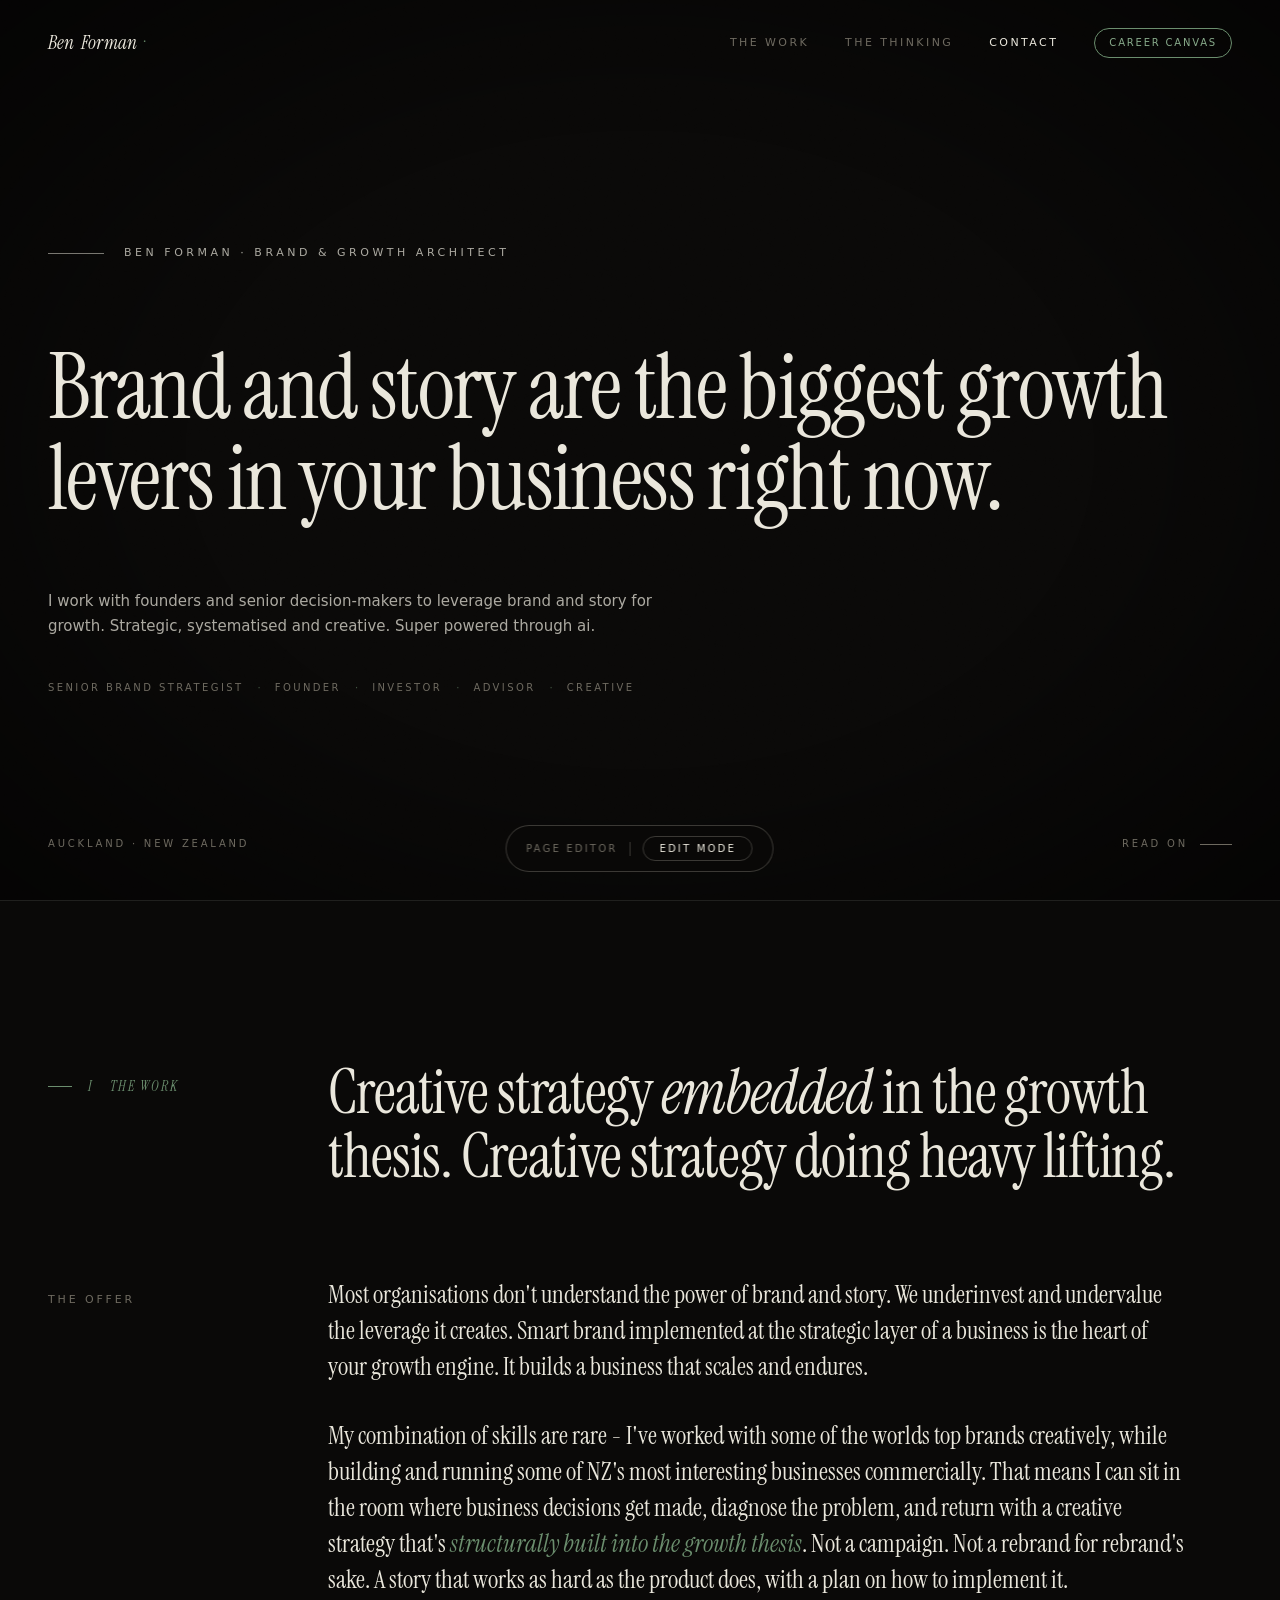
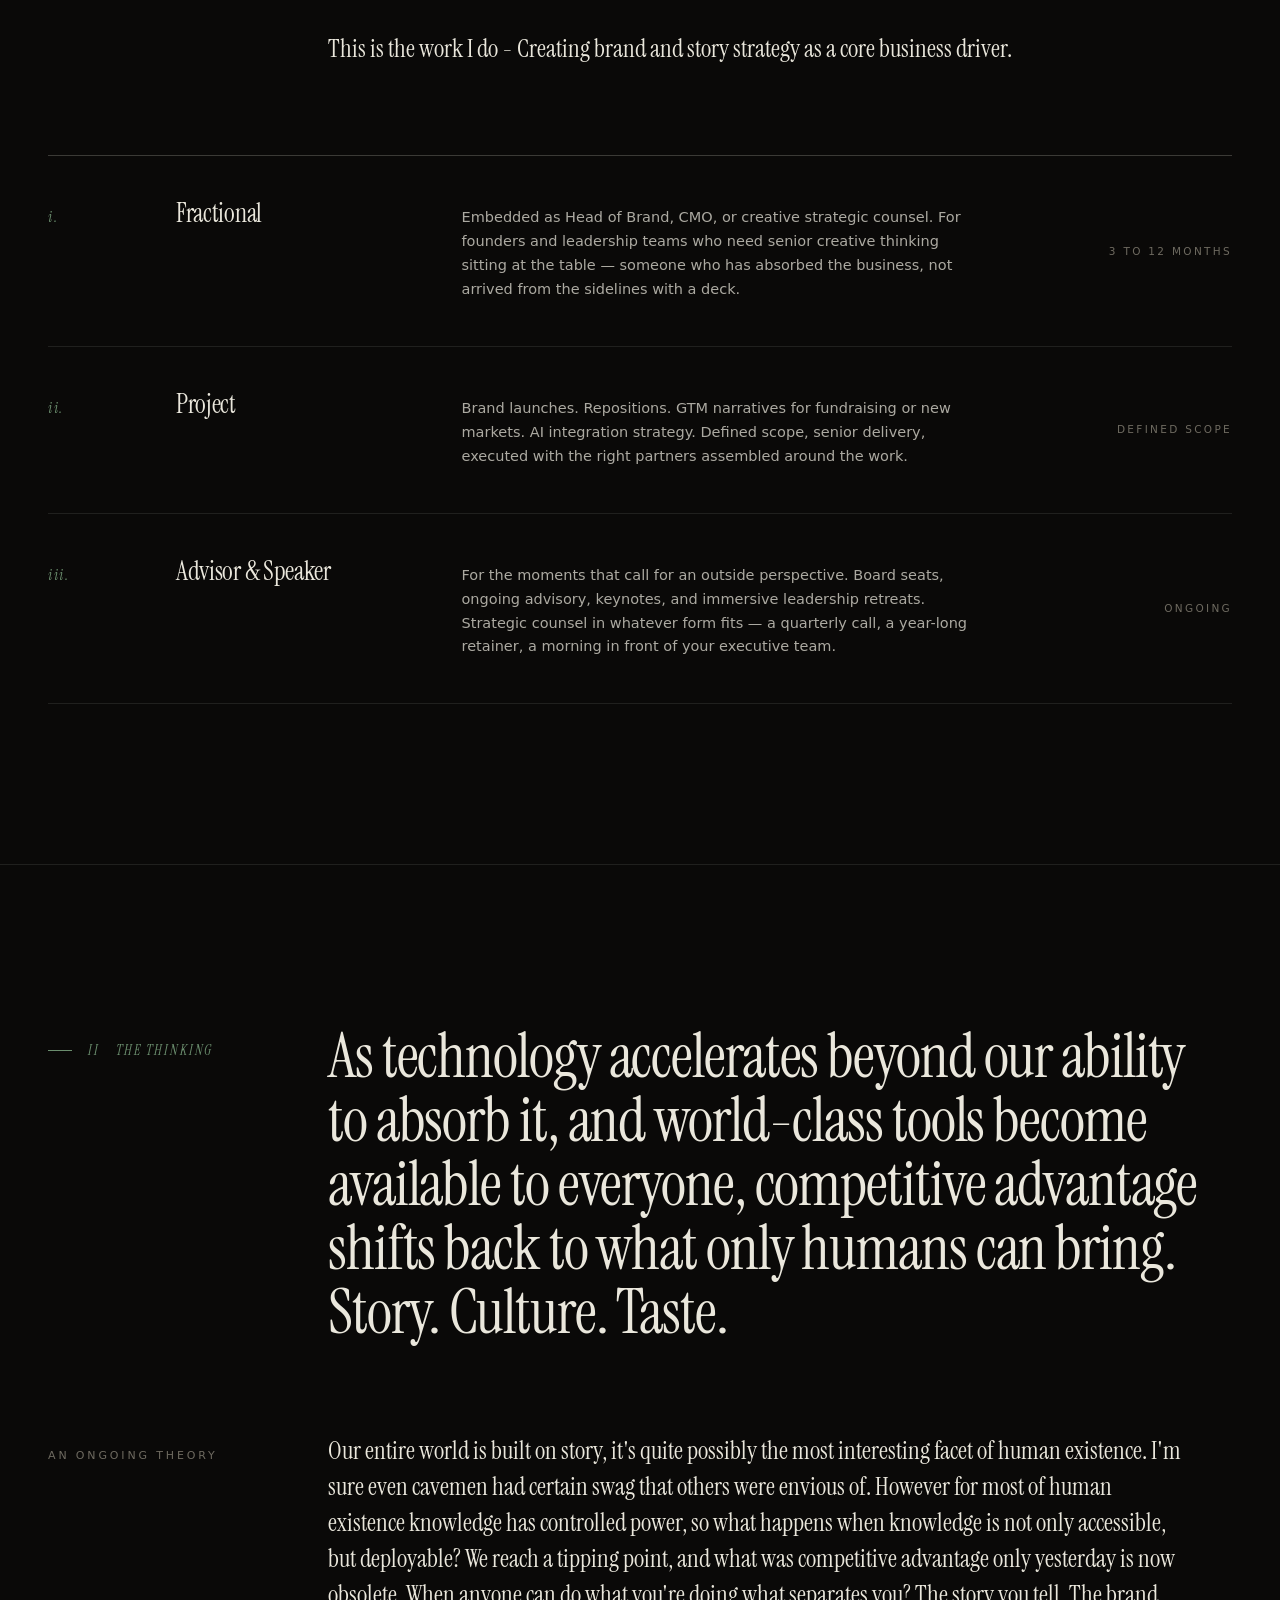
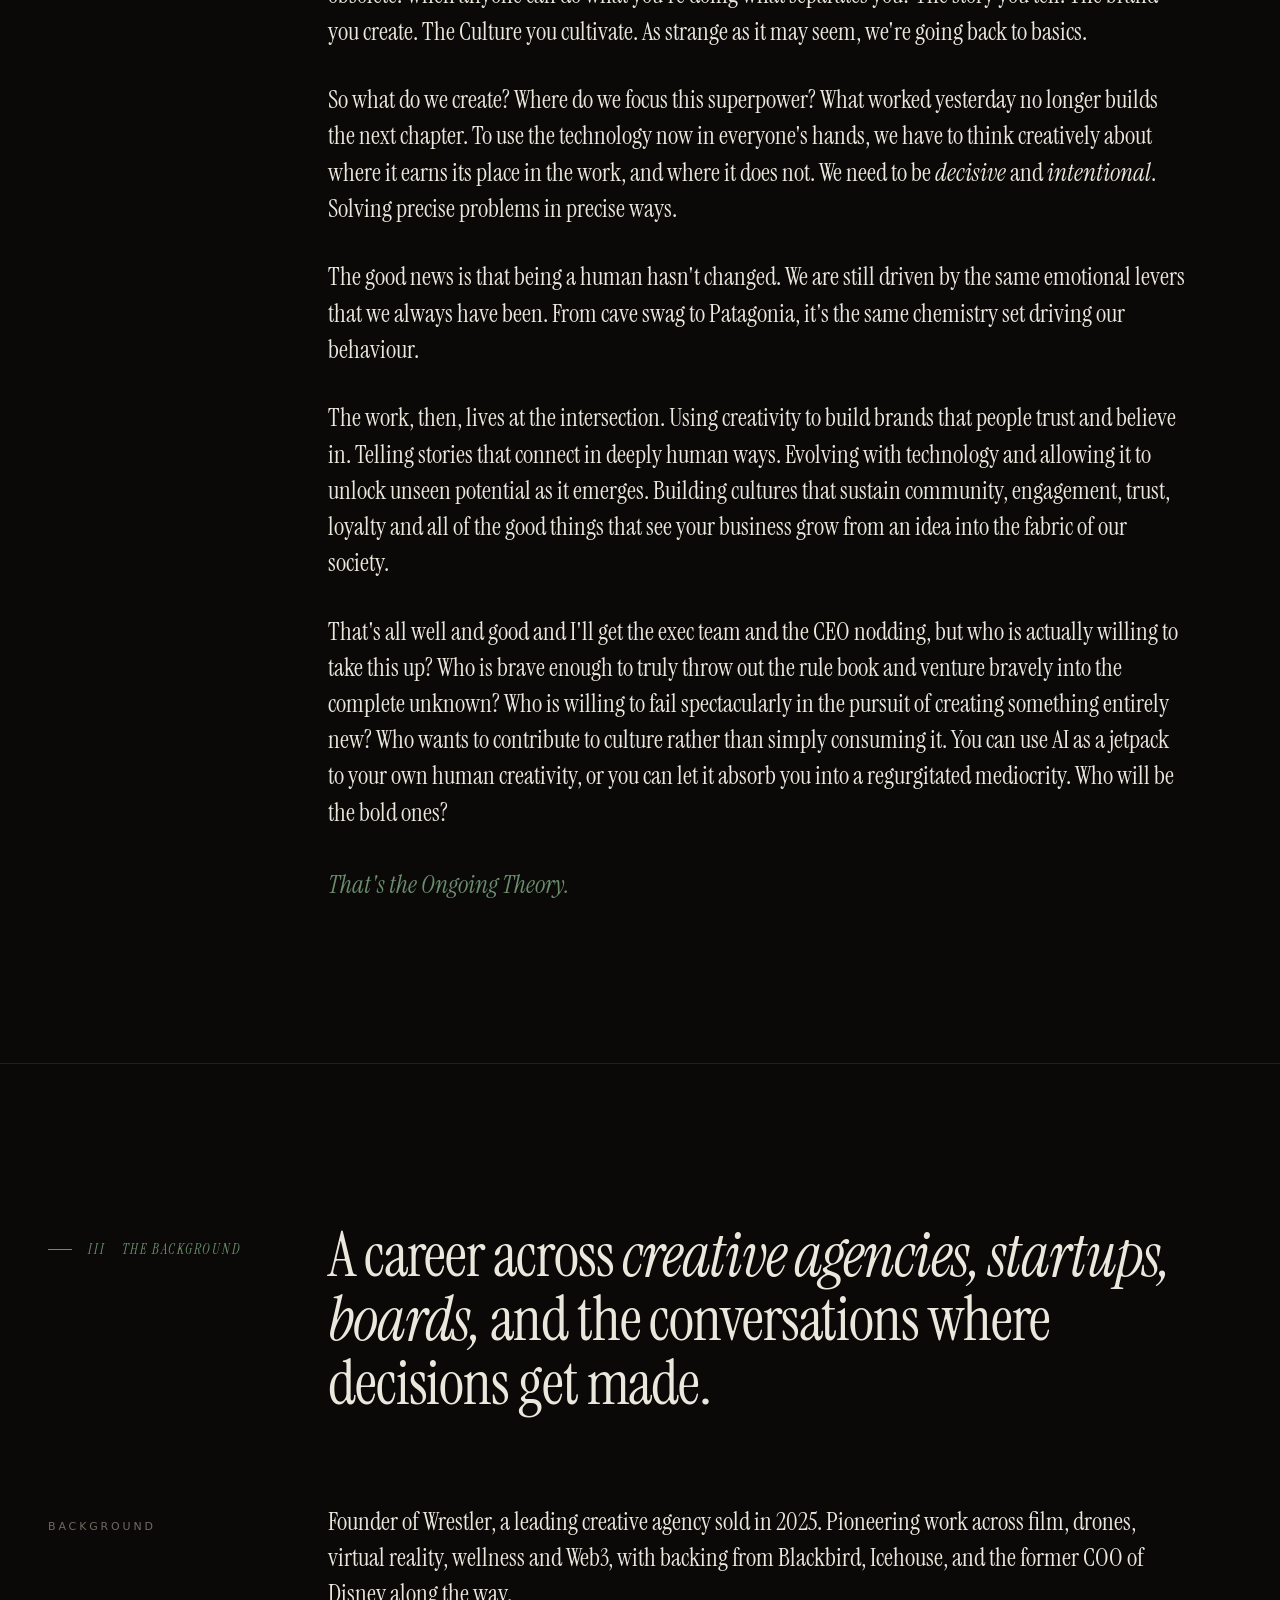
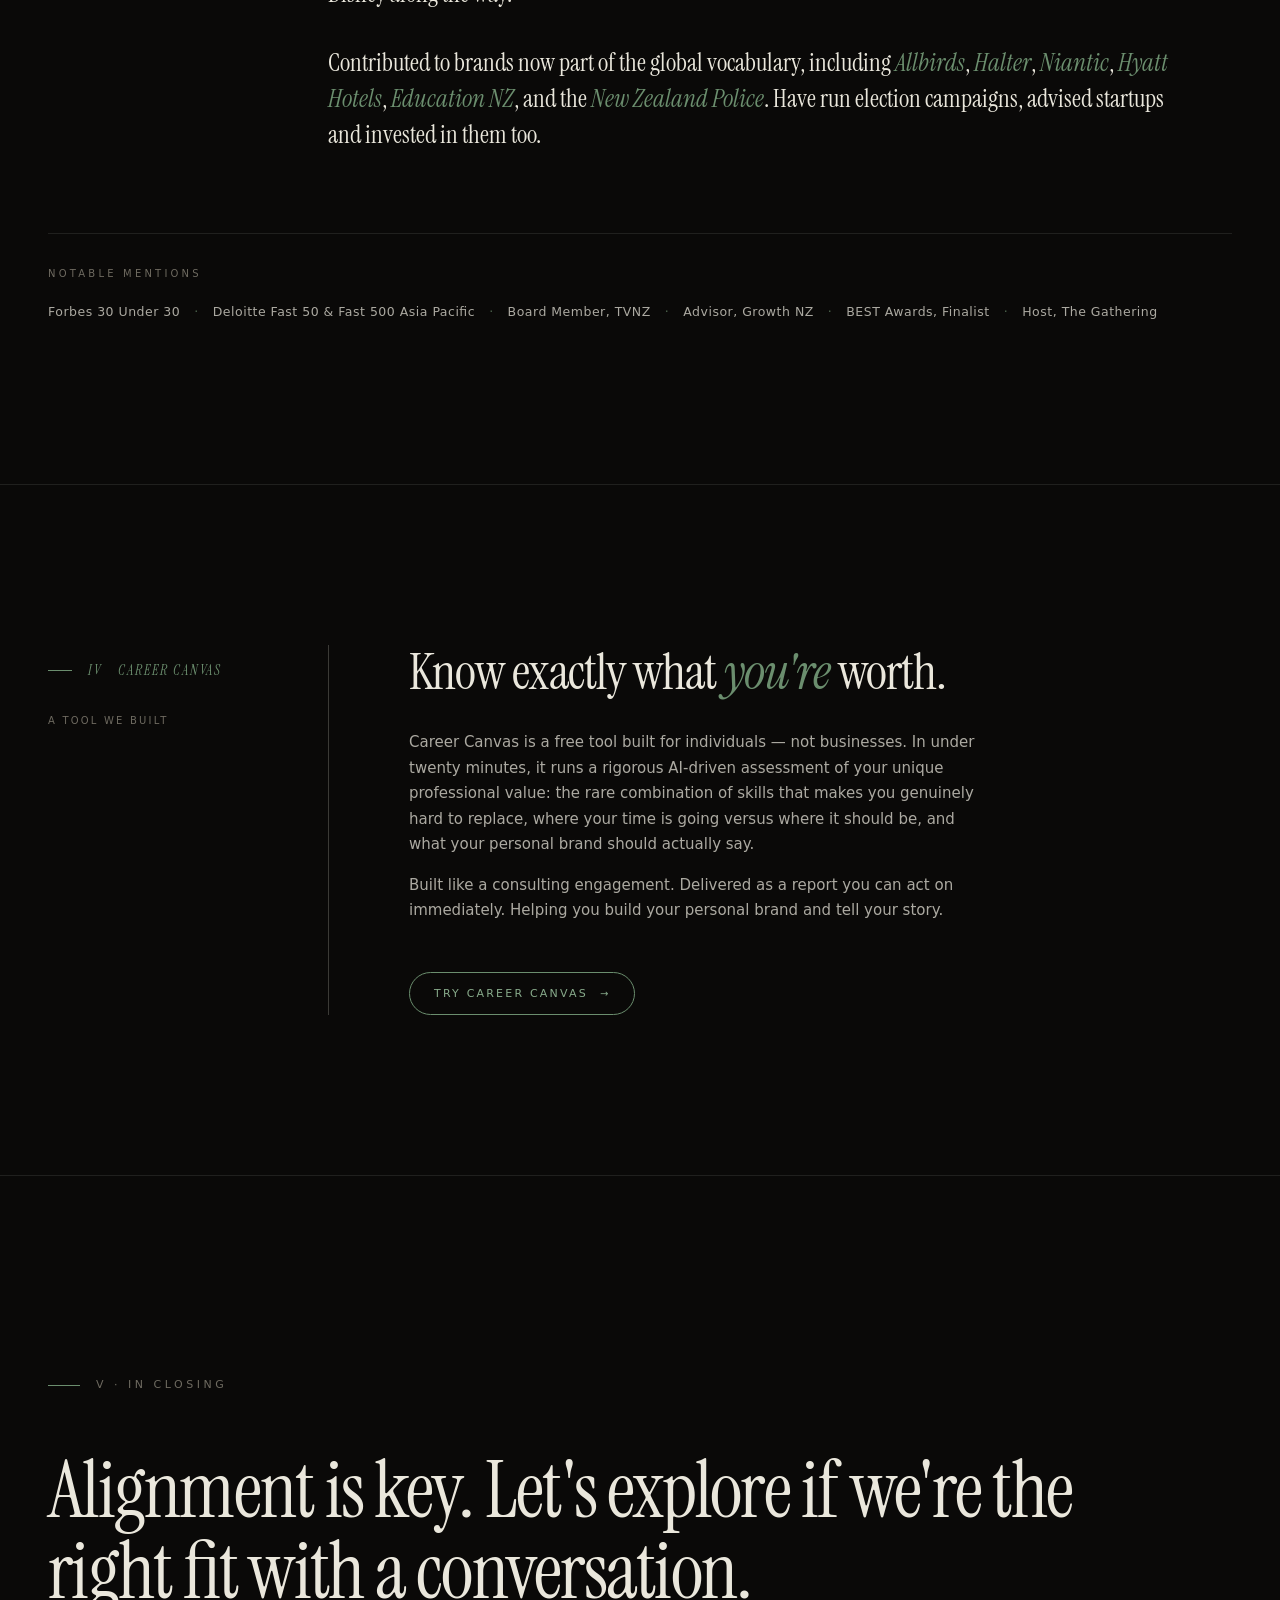
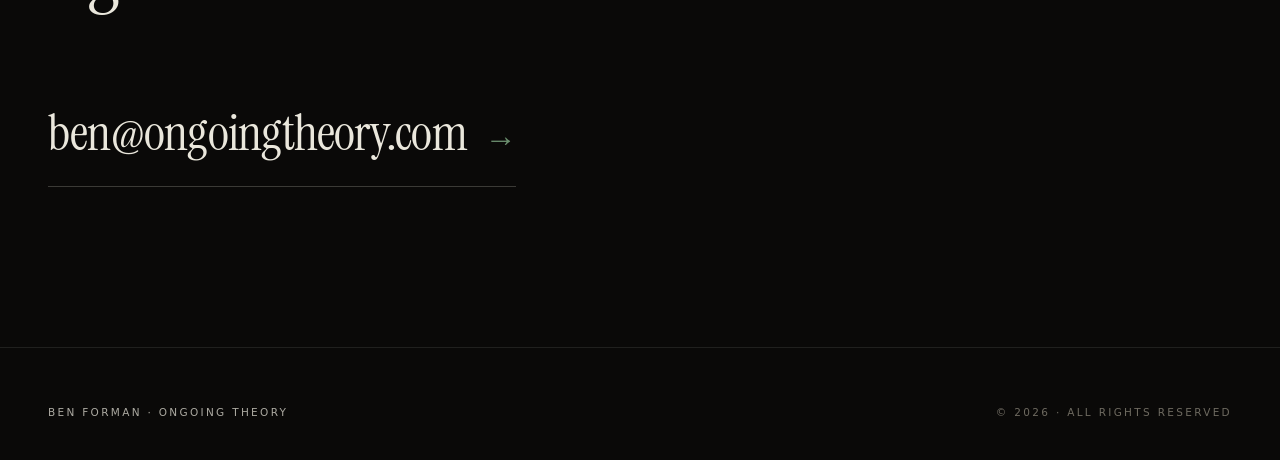
==== commit d053d64b: "Add files via upload" ====
--- a/index.html
+++ b/index.html
@@ -81,28 +81,18 @@
   }
 
   .logo {
-    text-decoration: none;
-    display: inline-flex;
-    flex-direction: column;
-    gap: 3px;
-  }
-  .logo-name {
     font-family: var(--serif);
     font-weight: 400;
     font-size: 19px;
     letter-spacing: 0.005em;
     color: var(--paper);
-    line-height: 1;
-  }
-  .logo-studio {
-    font-family: var(--sans);
-    font-size: 9px;
-    font-weight: 400;
-    letter-spacing: 0.24em;
-    text-transform: uppercase;
-    color: var(--muted);
-    line-height: 1;
-  }
+    text-decoration: none;
+    display: inline-flex;
+    align-items: baseline;
+    gap: 7px;
+  }
+  .logo-italic { font-style: italic; }
+  .logo-mark { color: var(--accent); font-style: italic; font-size: 16px; transform: translateY(-2px); display: inline-block; }
 
   .nav-right { display: flex; align-items: center; gap: 36px; }
 
@@ -740,8 +730,7 @@
 ════════════════════════════════════════════════════════════ -->
 <nav id="nav" class="scrolled">
   <a href="#top" class="logo" aria-label="Ben Forman home">
-    <span class="logo-name" data-editable="">Ben Forman</span>
-    <span class="logo-studio" data-editable="">Ongoing Theory</span>
+    <span class="logo-italic">Ben</span><span class="logo-italic">Forman</span><span class="logo-mark">·</span>
   </a>
   <div class="nav-right">
     <a href="#work" class="nav-link muted">The Work</a>
@@ -944,7 +933,12 @@
 </footer>
 
 <!-- Edit toolbar -->
-
+<div id="edit-toolbar">
+  <span class="tb-label">Page Editor</span>
+  <span class="tb-sep"></span>
+  <button id="btn-edit" onclick="toggleEdit()">Edit Mode</button>
+  <button id="btn-save" onclick="savePage()" style="display:none">Save &amp; Download</button>
+</div>
 
 <script>
   /* ── Nav scroll ───────────────────────────────────────────── */
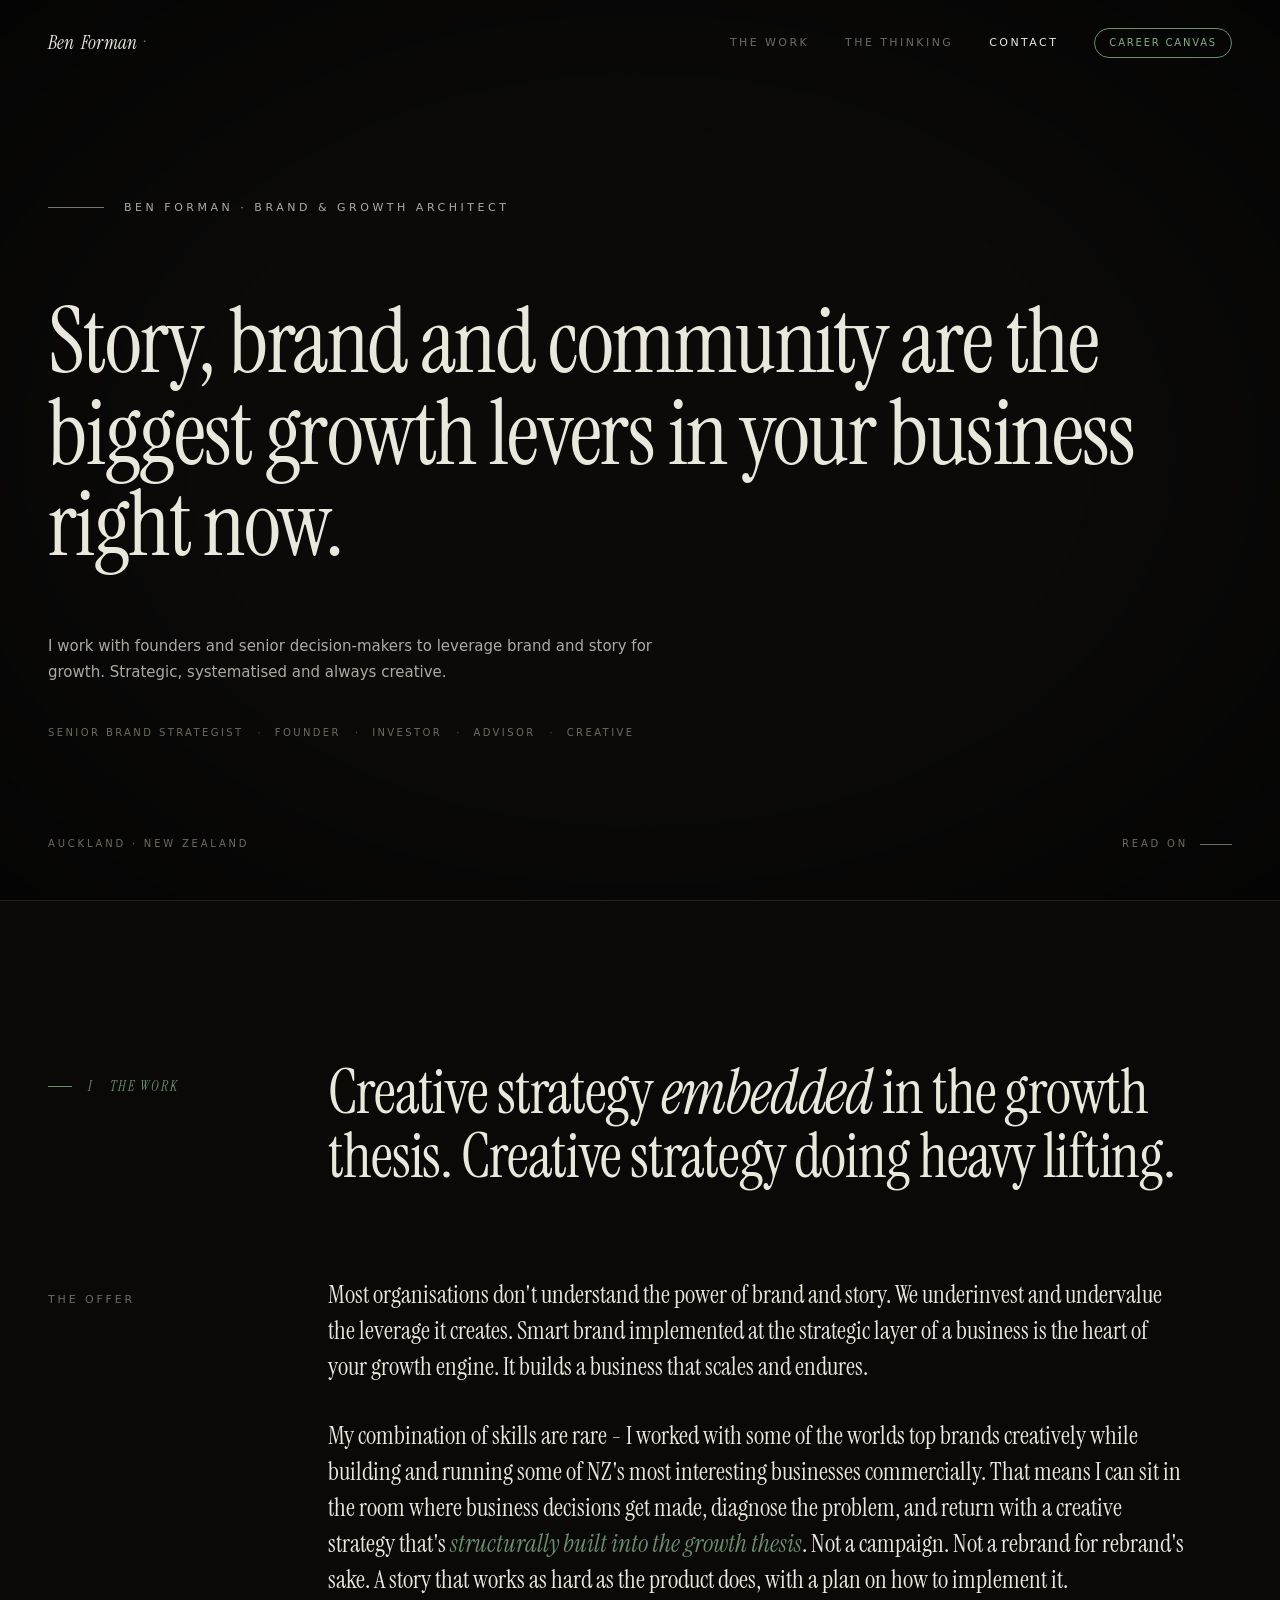
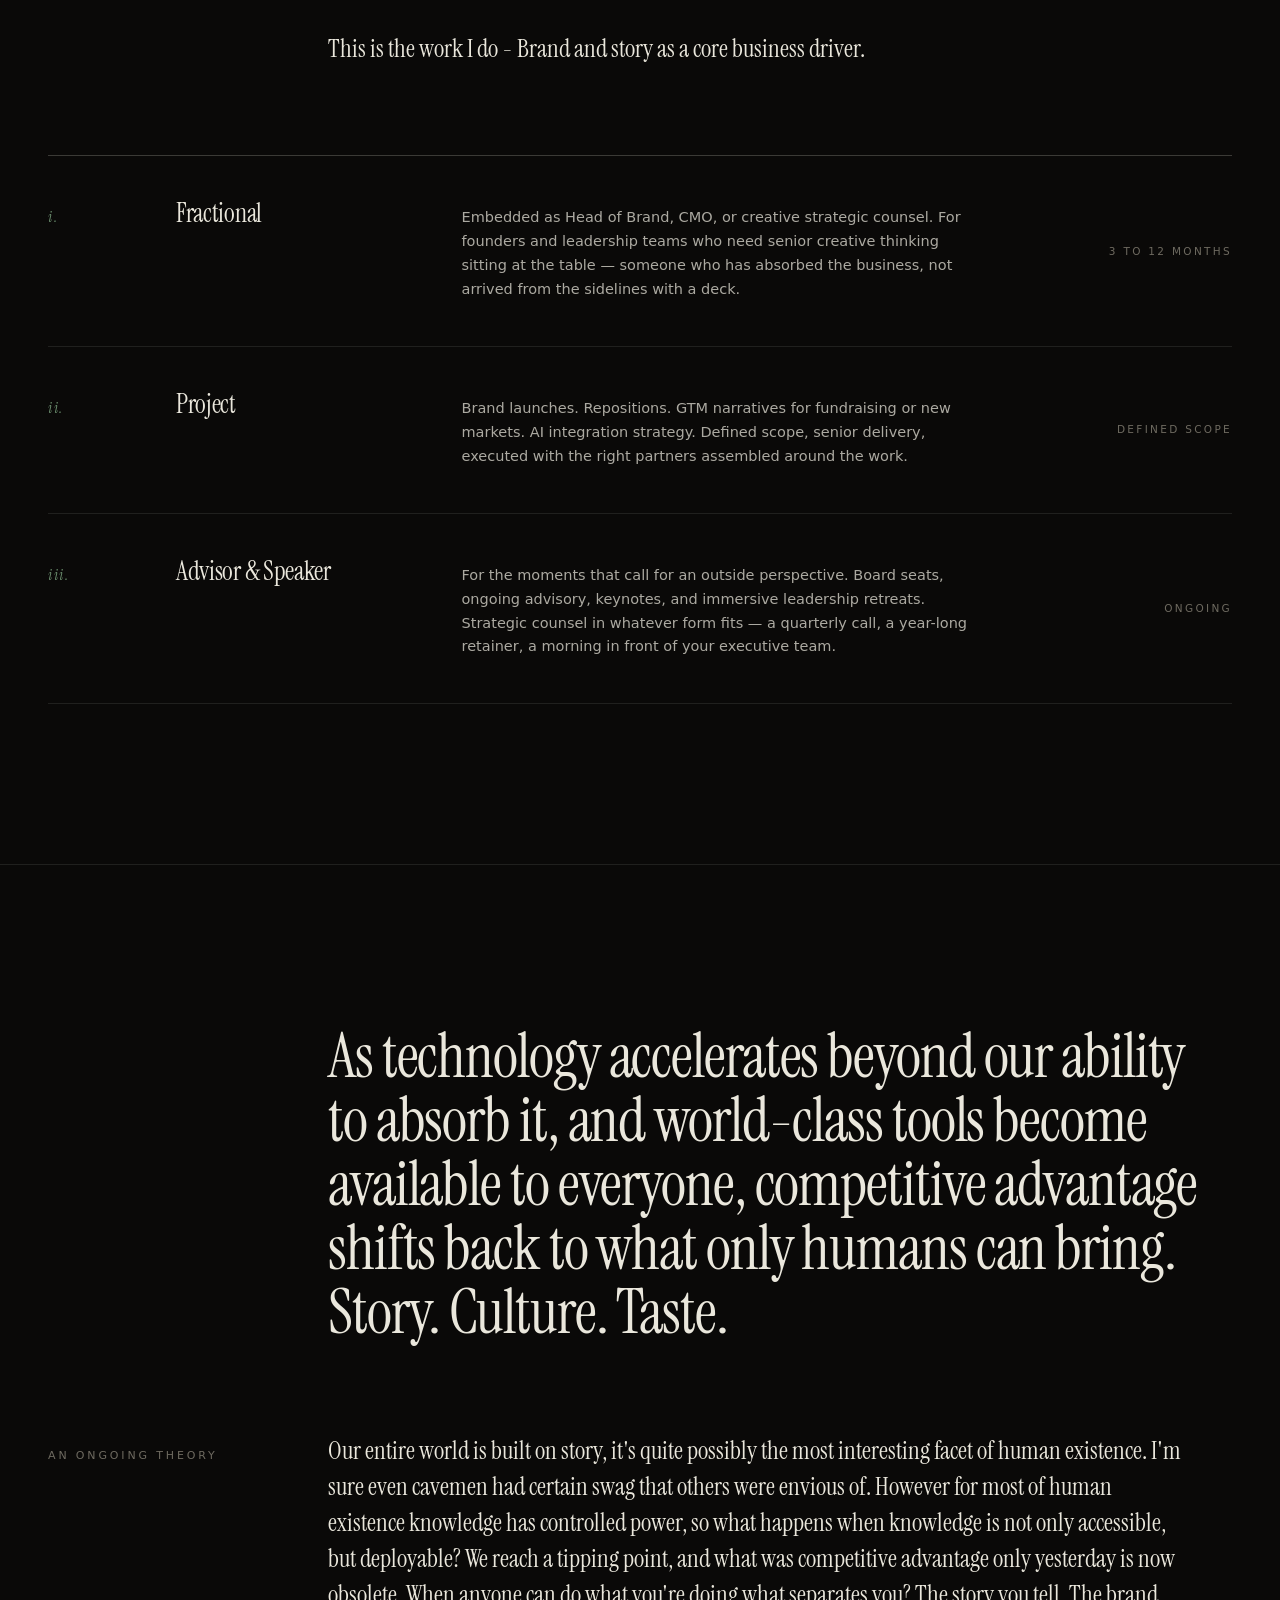
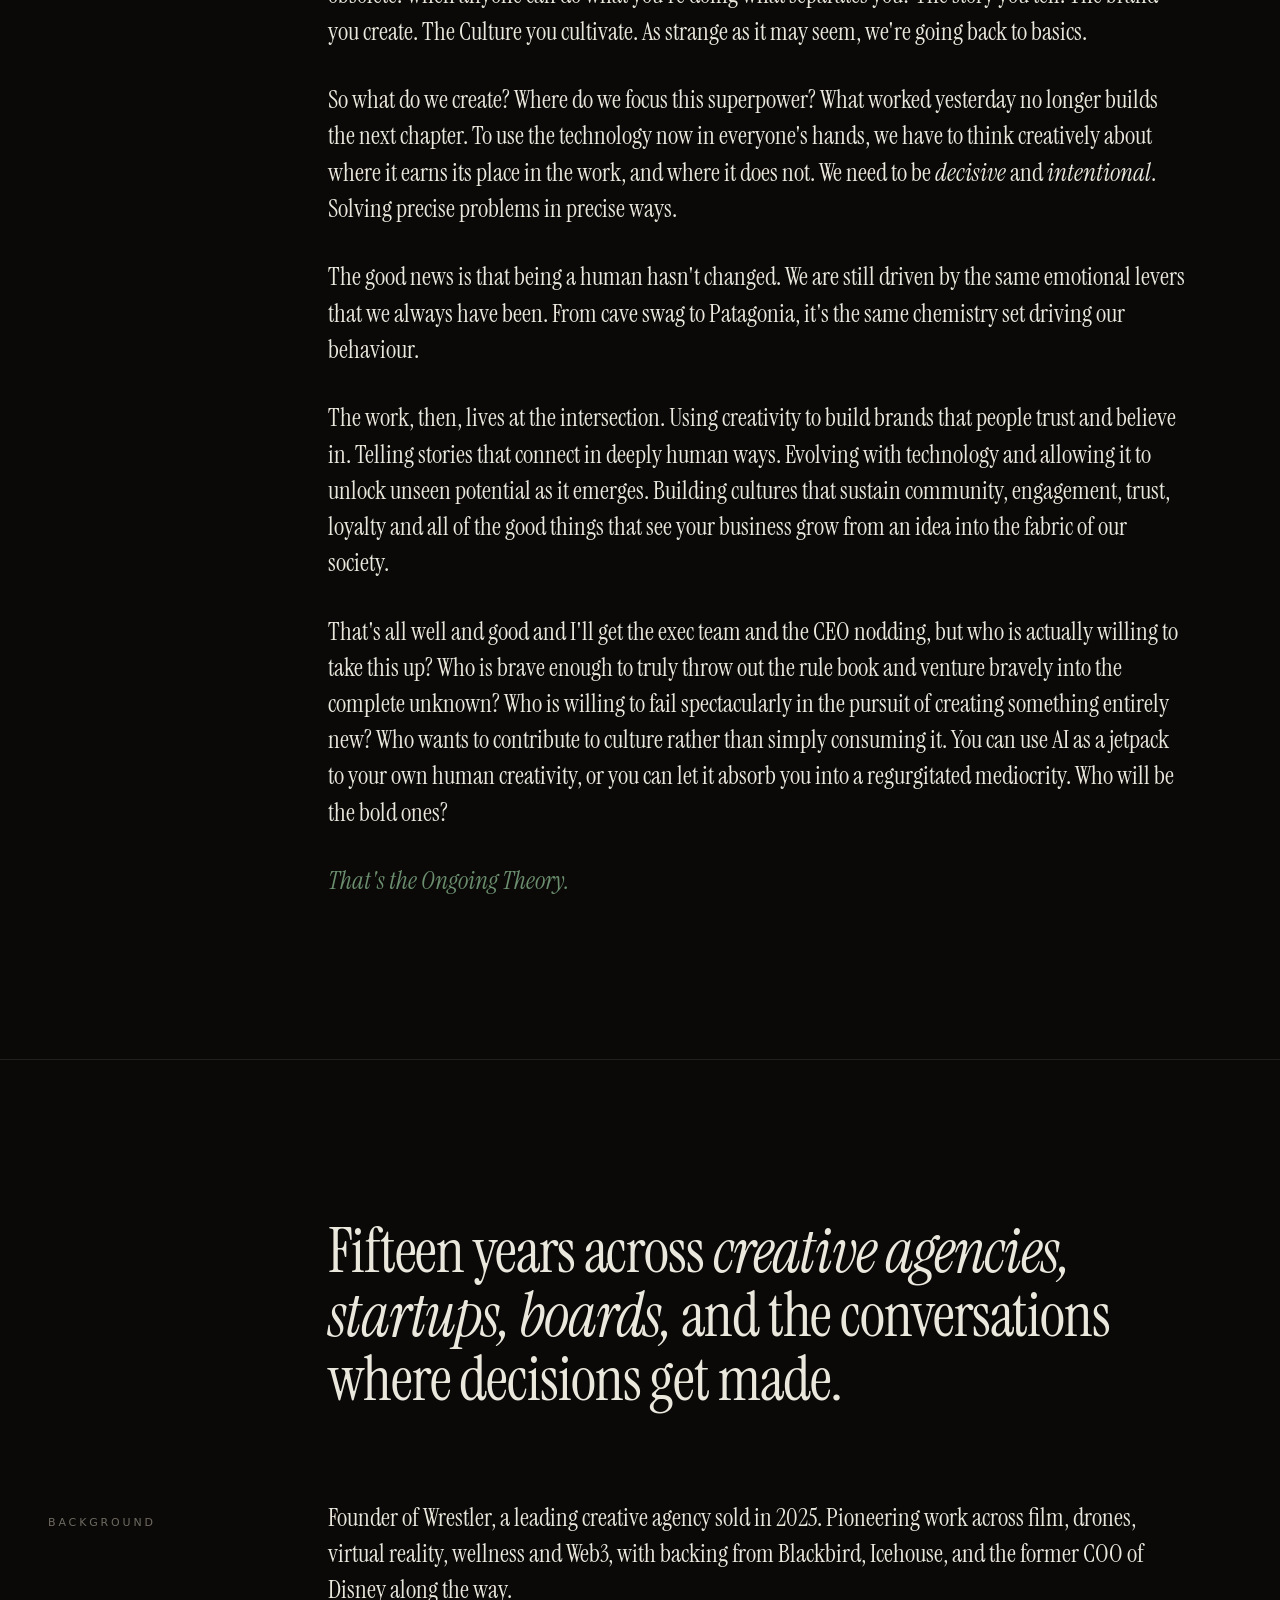
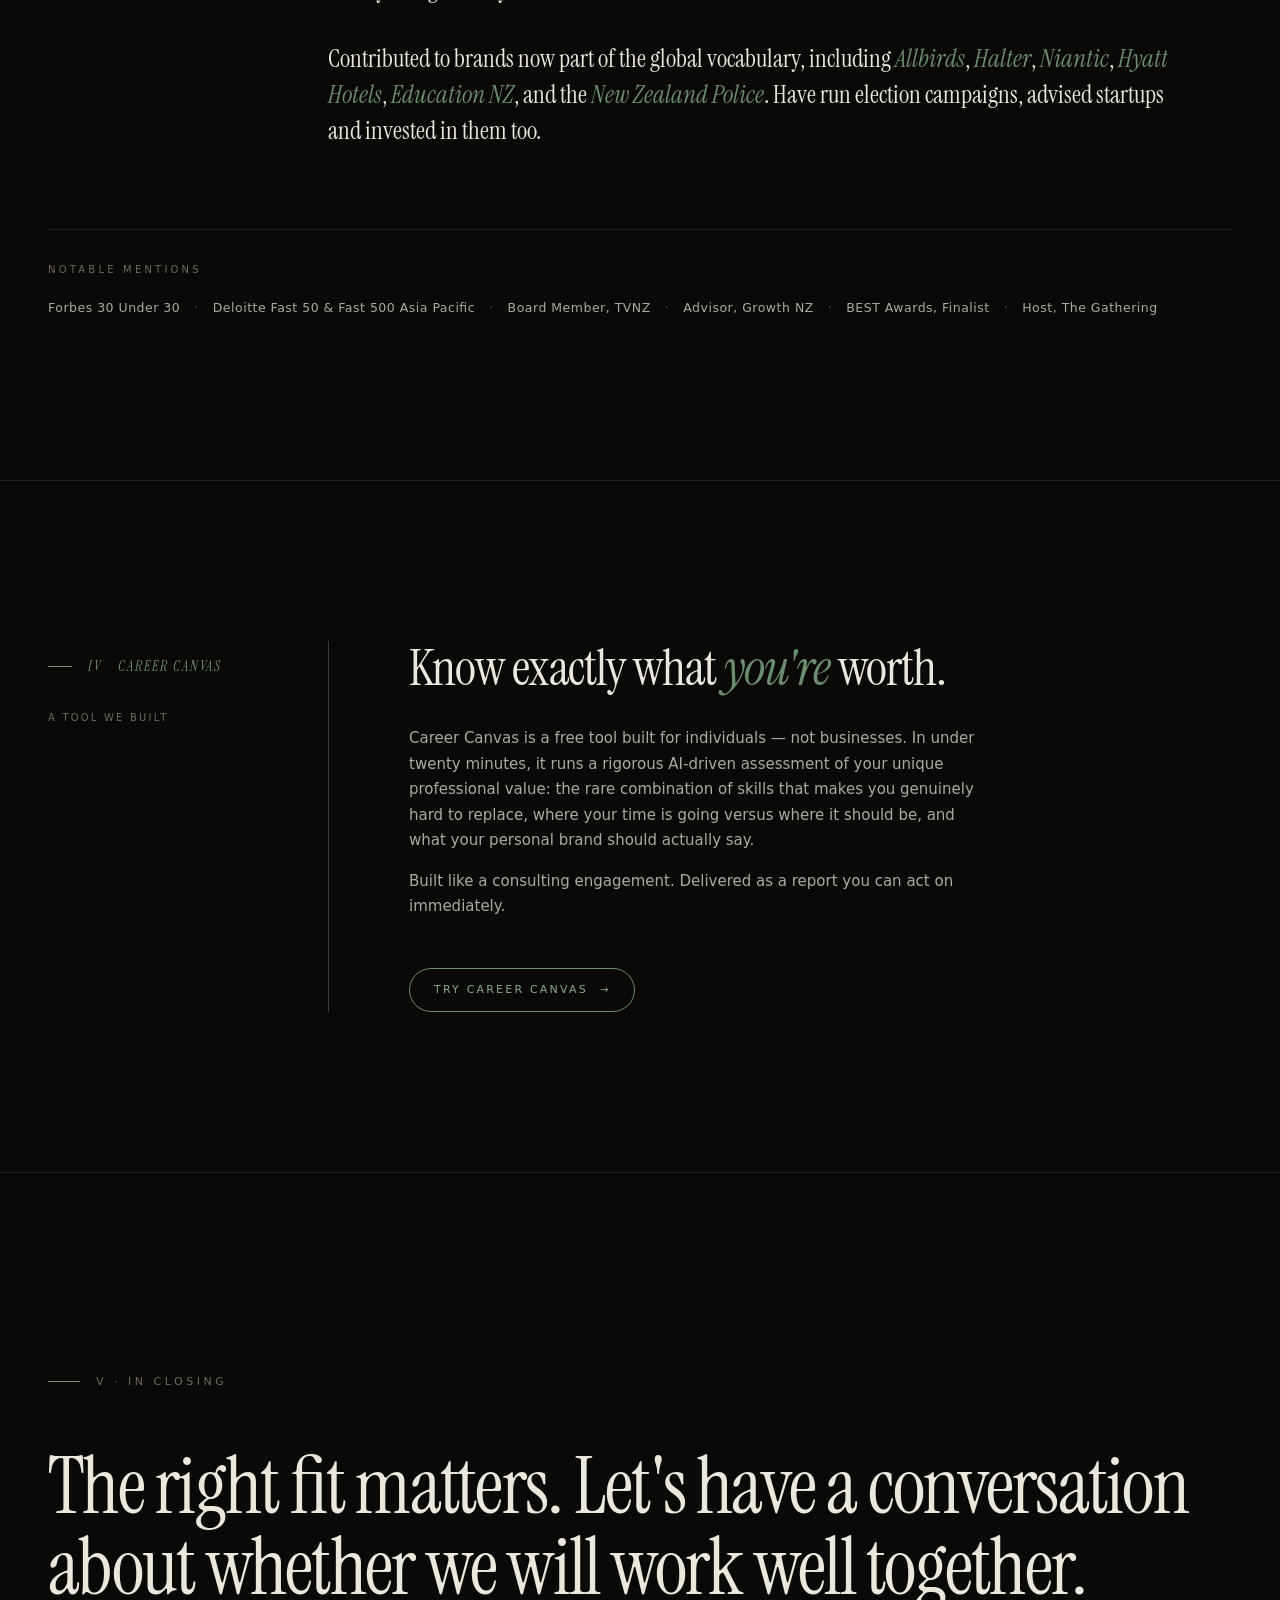
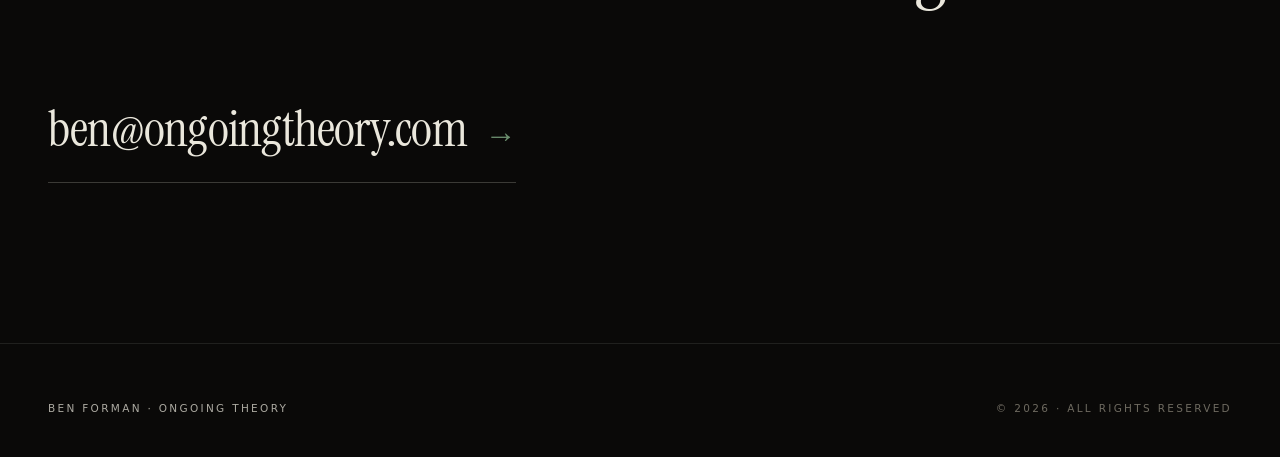
==== commit f3a3019e: "Add files via upload" ====
--- a/index.html
+++ b/index.html
@@ -374,15 +374,6 @@
   }
 
   /* ── Background ─────────────────────────────────────────── */
-  .background-text {
-    font-family: var(--serif);
-    font-weight: 400;
-    font-size: clamp(20px, 1.95vw, 30px);
-    line-height: 1.45;
-    max-width: 960px;
-  }
-  .background-text em { font-style: italic; color: var(--accent); }
-
   .endnotes {
     margin-top: 80px;
     padding-top: 32px;
@@ -428,9 +419,7 @@
     align-items: start;
   }
 
-  .canvas-left {
-    padding-top: 14px;
-  }
+  .canvas-left { padding-top: 14px; }
 
   .canvas-marker {
     font-family: var(--serif);
@@ -445,11 +434,7 @@
     gap: 16px;
     margin-bottom: 32px;
   }
-  .canvas-marker::before {
-    content: '';
-    width: 24px; height: 1px;
-    background: var(--accent);
-  }
+  .canvas-marker::before { content: ''; width: 24px; height: 1px; background: var(--accent); }
 
   .canvas-tag {
     font-family: var(--sans);
@@ -502,15 +487,8 @@
     padding: 12px 24px;
     transition: color 0.3s ease, background 0.3s ease, border-color 0.3s ease;
   }
-  .canvas-cta:hover {
-    color: var(--bg);
-    background: var(--accent-bright);
-    border-color: var(--accent-bright);
-  }
-  .canvas-cta .arrow {
-    font-size: 0.9em;
-    transition: transform 0.3s ease;
-  }
+  .canvas-cta:hover { color: var(--bg); background: var(--accent-bright); border-color: var(--accent-bright); }
+  .canvas-cta .arrow { font-size: 0.9em; transition: transform 0.3s ease; }
   .canvas-cta:hover .arrow { transform: translateX(4px); }
 
   /* ── Contact ────────────────────────────────────────────── */
@@ -532,11 +510,7 @@
     align-items: center;
     gap: 16px;
   }
-  .contact-eyebrow::before {
-    content: '';
-    width: 32px; height: 1px;
-    background: var(--accent);
-  }
+  .contact-eyebrow::before { content: ''; width: 32px; height: 1px; background: var(--accent); }
 
   .contact-headline {
     font-family: var(--serif);
@@ -593,7 +567,7 @@
   footer a { color: var(--muted); text-decoration: none; transition: color 0.3s ease; }
   footer a:hover { color: var(--paper); }
 
-  /* reveal on scroll */
+  /* ── Reveal on scroll ───────────────────────────────────── */
   .reveal {
     opacity: 0;
     transform: translateY(28px);
@@ -605,77 +579,7 @@
   .reveal.delay-2 { transition-delay: 0.24s; }
   .reveal.delay-3 { transition-delay: 0.36s; }
 
-  /* ── Edit toolbar ───────────────────────────────────────── */
-  #edit-toolbar {
-    position: fixed;
-    bottom: 28px;
-    left: 50%;
-    transform: translateX(-50%);
-    z-index: 9999;
-    display: flex;
-    align-items: center;
-    gap: 12px;
-    background: rgba(10, 9, 8, 0.92);
-    border: 1px solid var(--line-strong);
-    backdrop-filter: blur(16px);
-    -webkit-backdrop-filter: blur(16px);
-    border-radius: 100px;
-    padding: 10px 20px;
-    font-family: var(--sans);
-    font-size: 10px;
-    letter-spacing: 0.22em;
-    text-transform: uppercase;
-    white-space: nowrap;
-  }
-  #edit-toolbar .tb-label {
-    color: var(--muted);
-  }
-  #edit-toolbar .tb-status {
-    color: var(--accent-bright);
-    font-weight: 500;
-  }
-  #edit-toolbar button {
-    background: none;
-    border: 1px solid var(--line-strong);
-    border-radius: 100px;
-    color: var(--paper);
-    font-family: var(--sans);
-    font-size: 10px;
-    font-weight: 400;
-    letter-spacing: 0.22em;
-    text-transform: uppercase;
-    padding: 6px 16px;
-    cursor: pointer;
-    transition: background 0.2s ease, color 0.2s ease, border-color 0.2s ease;
-  }
-  #edit-toolbar button:hover {
-    background: var(--paper);
-    color: var(--bg);
-    border-color: var(--paper);
-  }
-  #edit-toolbar button.active {
-    background: var(--accent);
-    border-color: var(--accent);
-    color: var(--bg);
-  }
-  #edit-toolbar .tb-sep {
-    width: 1px;
-    height: 14px;
-    background: var(--line-strong);
-  }
-  /* Editable field highlight */
-  [data-editable][contenteditable="true"] {
-    outline: 1px dashed rgba(107, 142, 110, 0.5);
-    outline-offset: 4px;
-    border-radius: 2px;
-    cursor: text;
-  }
-  [data-editable][contenteditable="true"]:focus {
-    outline: 1px solid var(--accent);
-    outline-offset: 4px;
-  }
-
-  /* Responsive */
+  /* ── Responsive ─────────────────────────────────────────── */
   @media (max-width: 1024px) {
     .canvas-inner { grid-template-columns: 1fr; gap: 48px; }
     .canvas-right { border-left: none; padding-left: 0; border-top: 1px solid var(--line-strong); padding-top: 48px; }
@@ -686,48 +590,26 @@
   @media (max-width: 720px) {
     nav { padding: 20px 24px; }
     .hero { padding: 140px 24px 110px; }
-    .hero-foot { left: 24px; right: 24px; bottom: 32px; }
-    .hero-foot { font-size: 9px; letter-spacing: 0.22em; gap: 12px; }
+    .hero-foot { left: 24px; right: 24px; bottom: 32px; font-size: 9px; letter-spacing: 0.22em; gap: 12px; }
     .hero-foot .scroll-cue::after { width: 22px; }
     .nav-right { gap: 20px; }
     .nav-link.muted { display: none; }
     section.editorial { padding: 100px 24px; }
     .canvas-section { padding: 100px 24px; }
     .contact-section { padding: 130px 24px 110px; }
-    .section-head, .thesis-body {
-      grid-template-columns: 1fr;
-      gap: 28px;
-      margin-bottom: 56px;
-    }
+    .section-head, .thesis-body { grid-template-columns: 1fr; gap: 28px; margin-bottom: 56px; }
     .section-marker { padding-top: 0; }
     .endnotes { margin-top: 56px; }
-    .endnotes-list {
-      flex-direction: column;
-      align-items: flex-start;
-      row-gap: 10px;
-      line-height: 1.5;
-    }
+    .endnotes-list { flex-direction: column; align-items: flex-start; row-gap: 10px; line-height: 1.5; }
     .endnotes-list span { white-space: normal; }
     .endnotes-list .dot { display: none; }
-    footer {
-      padding: 40px 24px 32px;
-      flex-direction: column;
-      align-items: flex-start;
-      gap: 14px;
-    }
+    footer { padding: 40px 24px 32px; flex-direction: column; align-items: flex-start; gap: 14px; }
   }
 </style>
 
 </head>
 <body>
 
-<!-- ═══════════════════════════════════════════════════════════
-     EDIT — NAVIGATION
-     • logo-name: your name
-     • logo-studio: your studio / practice name
-     • nav-link hrefs: match the id="" on each section below
-     • nav-canvas: the side product link — update href if path changes
-════════════════════════════════════════════════════════════ -->
 <nav id="nav" class="scrolled">
   <a href="#top" class="logo" aria-label="Ben Forman home">
     <span class="logo-italic">Ben</span><span class="logo-italic">Forman</span><span class="logo-mark">·</span>
@@ -740,34 +622,23 @@
   </div>
 </nav>
 
-<!-- ═══════════════════════════════════════════════════════════
-     EDIT — HERO
-     • hero-meta-text: one-line descriptor (name · role · location)
-     • h1: the main headline — keep it short and problem-focused
-     • hero-sub: 2–3 sentence pitch — who you work with, what you do,
-       and the key differentiator
-     • hero-proof-item: add/remove credential spans as needed;
-       each needs a matching hero-proof-sep · between items
-     • hero-foot left span: location
-════════════════════════════════════════════════════════════ -->
 <header class="hero" id="top">
   <div class="hero-meta">
     <span class="hero-meta-line"></span>
-    <span class="hero-meta-text" data-editable="">Ben Forman · Brand &amp; Growth Architect</span>
-  </div>
-  <h1 data-editable="">Brand and story are the biggest growth levers in your business right now.</h1>
-  <p class="hero-sub" data-editable="">I work with founders and senior decision-makers to leverage brand and story for growth. Strategic, systematised and creative. Super powered through ai.</p>
+    <span class="hero-meta-text">Ben Forman · Brand &amp; Growth Architect</span>
+  </div>
+  <h1>Story, brand and community are the biggest growth levers in your business right now.</h1>
+  <p class="hero-sub">I work with founders and senior decision-makers to leverage brand and story for growth. Strategic, systematised and always creative.</p>
   <div class="hero-proof">
-    <!-- Add or remove credential items below. Each needs a · separator after it except the last. -->
-    <span class="hero-proof-item" data-editable="">Senior brand strategist</span>
+    <span class="hero-proof-item">Senior brand strategist</span>
     <span class="hero-proof-sep">·</span>
-    <span class="hero-proof-item" data-editable="">founder</span>
+    <span class="hero-proof-item">founder</span>
     <span class="hero-proof-sep">·</span>
-    <span class="hero-proof-item" data-editable="">investor</span>
+    <span class="hero-proof-item">investor</span>
     <span class="hero-proof-sep">·</span>
-    <span class="hero-proof-item" data-editable="">advisor</span>
+    <span class="hero-proof-item">advisor</span>
     <span class="hero-proof-sep">·</span>
-    <span class="hero-proof-item" data-editable="">creative</span>
+    <span class="hero-proof-item">creative</span>
   </div>
   <div class="hero-foot">
     <span>Auckland · New Zealand</span>
@@ -775,128 +646,97 @@
   </div>
 </header>
 
-<!-- ═══════════════════════════════════════════════════════════
-     EDIT — I · THE WORK
-     • section-title: the bold positioning statement
-     • thesis-text paragraphs: your offer in plain language —
-       what the work is, what makes it rare, how it gets done
-     • engagement-row items: each row is one way of working together
-       — update h3 (name), p (description), .tag (duration/format)
-       — add or remove rows as your model evolves
-════════════════════════════════════════════════════════════ -->
 <section class="editorial" id="work">
   <div class="section-head">
-    <div class="section-marker reveal visible"><span>I</span><span>The Work</span></div>
-    <h2 class="section-title reveal delay-1 visible" data-editable="">Creative strategy <em>embedded</em> in the growth thesis. Creative strategy doing heavy lifting.</h2>
+    <div class="section-marker reveal"><span>I</span><span>The Work</span></div>
+    <h2 class="section-title reveal delay-1">Creative strategy <em>embedded</em> in the growth thesis. Creative strategy doing heavy lifting.</h2>
   </div>
 
   <div class="thesis-body" style="margin-bottom: 88px;">
-    <div class="thesis-label reveal visible">The Offer</div>
-    <div class="thesis-text reveal delay-1 visible">
-      <p data-editable="">Most organisations don't understand the power of brand and story. We underinvest and undervalue the leverage it creates. Smart brand implemented at the strategic layer of a business is the heart of your growth engine. It builds a business that scales and endures.</p>
-      <p data-editable="">My combination of skills are rare - I've worked with some of the worlds top brands creatively, while building and running some of NZ's most interesting businesses commercially. That means I can sit in the room where business decisions get made, diagnose the problem, and return with a creative strategy that's <em>structurally built into the growth thesis</em>. Not a campaign. Not a rebrand for rebrand's sake. A story that works as hard as the product does, with a plan on how to implement it.</p>
-      <p data-editable="">This is the work I do - Creating brand and story strategy as a core business driver.</p>
+    <div class="thesis-label reveal">The Offer</div>
+    <div class="thesis-text reveal delay-1">
+      <p>Most organisations don't understand the power of brand and story. We underinvest and undervalue the leverage it creates. Smart brand implemented at the strategic layer of a business is the heart of your growth engine. It builds a business that scales and endures.</p>
+      <p>My combination of skills are rare - I worked with some of the worlds top brands creatively while building and running some of NZ's most interesting businesses commercially. That means I can sit in the room where business decisions get made, diagnose the problem, and return with a creative strategy that's <em>structurally built into the growth thesis</em>. Not a campaign. Not a rebrand for rebrand's sake. A story that works as hard as the product does, with a plan on how to implement it.</p>
+      <p>This is the work I do - Brand and story as a core business driver.</p>
     </div>
   </div>
 
   <div class="engagement-list">
-    <div class="engagement-row reveal visible">
+    <div class="engagement-row reveal">
       <span class="num">i.</span>
-      <h3 data-editable="">Fractional</h3>
-      <p data-editable="">Embedded as Head of Brand, CMO, or creative strategic counsel. For founders and leadership teams who need senior creative thinking sitting at the table — someone who has absorbed the business, not arrived from the sidelines with a deck.</p>
-      <span class="tag" data-editable="">3 to 12 Months</span>
-    </div>
-
-    <div class="engagement-row reveal visible">
+      <h3>Fractional</h3>
+      <p>Embedded as Head of Brand, CMO, or creative strategic counsel. For founders and leadership teams who need senior creative thinking sitting at the table — someone who has absorbed the business, not arrived from the sidelines with a deck.</p>
+      <span class="tag">3 to 12 Months</span>
+    </div>
+
+    <div class="engagement-row reveal">
       <span class="num">ii.</span>
-      <h3 data-editable="">Project</h3>
-      <p data-editable="">Brand launches. Repositions. GTM narratives for fundraising or new markets. AI integration strategy. Defined scope, senior delivery, executed with the right partners assembled around the work.</p>
-      <span class="tag" data-editable="">Defined Scope</span>
-    </div>
-
-    <div class="engagement-row reveal visible">
+      <h3>Project</h3>
+      <p>Brand launches. Repositions. GTM narratives for fundraising or new markets. AI integration strategy. Defined scope, senior delivery, executed with the right partners assembled around the work.</p>
+      <span class="tag">Defined Scope</span>
+    </div>
+
+    <div class="engagement-row reveal">
       <span class="num">iii.</span>
-      <h3 data-editable="">Advisor &amp; Speaker</h3>
-      <p data-editable="">For the moments that call for an outside perspective. Board seats, ongoing advisory, keynotes, and immersive leadership retreats. Strategic counsel in whatever form fits — a quarterly call, a year-long retainer, a morning in front of your executive team.</p>
-      <span class="tag" data-editable="">Ongoing</span>
+      <h3>Advisor &amp; Speaker</h3>
+      <p>For the moments that call for an outside perspective. Board seats, ongoing advisory, keynotes, and immersive leadership retreats. Strategic counsel in whatever form fits — a quarterly call, a year-long retainer, a morning in front of your executive team.</p>
+      <span class="tag">Ongoing</span>
     </div>
   </div>
 </section>
 
-<!-- ═══════════════════════════════════════════════════════════
-     EDIT — II · THE THINKING
-     ⚠ DO NOT EDIT the thesis-text paragraphs below.
-       This is the Ongoing Theory essay — published as written.
-     • You may update the section-title (the pull-quote above
-       the essay) if your framing shifts over time.
-════════════════════════════════════════════════════════════ -->
 <section class="editorial" id="thinking">
   <div class="section-head">
-    <div class="section-marker reveal visible"><span>II</span><span>The Thinking</span></div>
-    <h2 class="section-title reveal delay-1 visible">As technology accelerates beyond our ability to absorb it, and world-class tools become available to everyone, competitive advantage shifts back to what only humans can bring. Story. Culture. Taste.</h2>
+    <div class="section-marker reveal"><span>II</span><span>The Thinking</span></div>
+    <h2 class="section-title reveal delay-1">As technology accelerates beyond our ability to absorb it, and world-class tools become available to everyone, competitive advantage shifts back to what only humans can bring. Story. Culture. Taste.</h2>
   </div>
   <div class="thesis-body">
-    <div class="thesis-label reveal visible">An Ongoing Theory</div>
-    <div class="thesis-text reveal delay-1 visible">
+    <div class="thesis-label reveal">An Ongoing Theory</div>
+    <div class="thesis-text reveal delay-1">
       <p>Our entire world is built on story, it's quite possibly the most interesting facet of human existence. I'm sure even cavemen had certain swag that others were envious of. However for most of human existence knowledge has controlled power, so what happens when knowledge is not only accessible, but deployable? We reach a tipping point, and what was competitive advantage only yesterday is now obsolete. When anyone can do what you're doing what separates you? The story you tell. The brand you create. The Culture you cultivate. As strange as it may seem, we're going back to basics.</p>
       <p>So what do we create? Where do we focus this superpower? What worked yesterday no longer builds the next chapter. To use the technology now in everyone's hands, we have to think creatively about where it earns its place in the work, and where it does not. We need to be <i>decisive </i>and<i> intentional</i>. Solving precise problems in precise ways.</p>
       <p>The good news is that being a human hasn't changed. We are still driven by the same emotional levers that we always have been. From cave swag to Patagonia, it's the same chemistry set driving our behaviour.&nbsp;</p>
       <p>The work, then, lives at the intersection. Using creativity to build brands that people trust and believe in. Telling stories that connect in deeply human ways. Evolving with technology and allowing it to unlock unseen potential as it emerges. Building cultures that sustain community, engagement, trust, loyalty and all of the good things that see your business grow from an idea into the fabric of our society.&nbsp;&nbsp;</p>
-      <p>That's all well and good and I'll get the exec team and the CEO nodding, but who is actually willing to take this up? Who is brave enough to truly throw out the rule book and venture bravely into the complete unknown? Who is willing to fail spectacularly in the pursuit of creating something entirely new? Who wants to contribute to culture rather than simply consuming it. You can use AI as a jetpack to your own human creativity, or you can let it absorb you into&nbsp;a regurgitated mediocrity. Who will be the bold ones?</p><div><em><br></em></div><div><em>That's the Ongoing Theory.</em></div><p></p>
+      <p>That's all well and good and I'll get the exec team and the CEO nodding, but who is actually willing to take this up? Who is brave enough to truly throw out the rule book and venture bravely into the complete unknown? Who is willing to fail spectacularly in the pursuit of creating something entirely new? Who wants to contribute to culture rather than simply consuming it. You can use AI as a jetpack to your own human creativity, or you can let it absorb you into&nbsp;a regurgitated mediocrity. Who will be the bold ones?</p>
+      <p><em>That's the Ongoing Theory.</em></p>
     </div>
   </div>
 </section>
 
-<!-- ═══════════════════════════════════════════════════════════
-     EDIT — III · THE BACKGROUND
-     • section-title: the overarching credential statement
-     • thesis-text paragraphs: bio in plain language —
-       keep it factual, third-person reads well here
-     • endnotes-list: the notable mentions strip —
-       add/remove <span> items; each needs a
-       <span class="dot">·</span> separator after it except the last
-════════════════════════════════════════════════════════════ -->
 <section class="editorial" id="background">
   <div class="section-head">
-    <div class="section-marker reveal visible"><span>III</span><span>The Background</span></div>
-    <h2 class="section-title reveal delay-1 visible" data-editable="">
-      A career across <em>creative agencies, startups, boards,</em> and the conversations where decisions get made.
+    <div class="section-marker reveal"><span>III</span><span>The Background</span></div>
+    <h2 class="section-title reveal delay-1">
+      Fifteen years across <em>creative agencies, startups, boards,</em> and the conversations where decisions get made.
     </h2>
   </div>
   <div class="thesis-body">
-    <div class="thesis-label reveal visible">Background</div>
-    <div class="thesis-text reveal delay-1 visible">
-      <p data-editable="">Founder of Wrestler, a leading creative agency sold in 2025. Pioneering work across film, drones, virtual reality, wellness and Web3, with backing from Blackbird, Icehouse, and the former COO of Disney along the way.</p>
-      <p data-editable="">Contributed to brands now part of the global vocabulary, including <em>Allbirds</em>, <em>Halter</em>, <em>Niantic</em>, <em>Hyatt Hotels</em>, <em>Education NZ</em>, and the <em>New Zealand Police</em>. Have run election campaigns, advised startups and invested in them too.</p>
-    </div>
-  </div>
-
-  <div class="endnotes reveal visible">
+    <div class="thesis-label reveal">Background</div>
+    <div class="thesis-text reveal delay-1">
+      <p>Founder of Wrestler, a leading creative agency sold in 2025. Pioneering work across film, drones, virtual reality, wellness and Web3, with backing from Blackbird, Icehouse, and the former COO of Disney along the way.</p>
+      <p>Contributed to brands now part of the global vocabulary, including <em>Allbirds</em>, <em>Halter</em>, <em>Niantic</em>, <em>Hyatt Hotels</em>, <em>Education NZ</em>, and the <em>New Zealand Police</em>. Have run election campaigns, advised startups and invested in them too.</p>
+    </div>
+  </div>
+
+  <div class="endnotes reveal">
     <div class="endnotes-label">Notable Mentions</div>
     <div class="endnotes-list">
-      <span data-editable="">Forbes 30 Under 30</span><span class="dot">·</span><span data-editable="">Deloitte Fast 50 &amp; Fast 500 Asia Pacific</span><span class="dot">·</span><span data-editable="">Board Member, TVNZ</span><span class="dot">·</span><span data-editable="">Advisor, Growth NZ</span><span class="dot">·</span><span data-editable="">BEST Awards, Finalist</span><span class="dot">·</span><span data-editable="">Host, The Gathering</span>
+      <span>Forbes 30 Under 30</span><span class="dot">·</span><span>Deloitte Fast 50 &amp; Fast 500 Asia Pacific</span><span class="dot">·</span><span>Board Member, TVNZ</span><span class="dot">·</span><span>Advisor, Growth NZ</span><span class="dot">·</span><span>BEST Awards, Finalist</span><span class="dot">·</span><span>Host, The Gathering</span>
     </div>
   </div>
 </section>
 
-<!-- ═══════════════════════════════════════════════════════════
-     EDIT — IV · CAREER CANVAS (side offering)
-     • canvas-headline: product tagline
-     • canvas-body paragraphs: what it is and why it matters —
-       keep it tight, this is a side offering not the main pitch
-     • canvas-cta href: update if the path to the tool changes
-════════════════════════════════════════════════════════════ -->
 <div class="canvas-section" id="canvas-tool">
   <div class="canvas-inner">
-    <div class="canvas-left reveal visible">
+    <div class="canvas-left reveal">
       <div class="canvas-marker"><span>IV</span><span>Career Canvas</span></div>
       <div class="canvas-tag">A tool we built</div>
     </div>
-    <div class="canvas-right reveal delay-1 visible">
-      <h2 class="canvas-headline" data-editable="">Know exactly what <em>you're</em> worth.</h2>
+    <div class="canvas-right reveal delay-1">
+      <h2 class="canvas-headline">Know exactly what <em>you're</em> worth.</h2>
       <div class="canvas-body">
-        <p data-editable="">Career Canvas is a free tool built for individuals — not businesses. In under twenty minutes, it runs a rigorous AI-driven assessment of your unique professional value: the rare combination of skills that makes you genuinely hard to replace, where your time is going versus where it should be, and what your personal brand should actually say.</p>
-        <p data-editable="">Built like a consulting engagement. Delivered as a report you can act on immediately. Helping you build your personal brand and tell your story.</p>
+        <p>Career Canvas is a free tool built for individuals — not businesses. In under twenty minutes, it runs a rigorous AI-driven assessment of your unique professional value: the rare combination of skills that makes you genuinely hard to replace, where your time is going versus where it should be, and what your personal brand should actually say.</p>
+        <p>Built like a consulting engagement. Delivered as a report you can act on immediately.</p>
       </div>
       <a href="https://www.ongoingtheory.com/canvas" class="canvas-cta">
         Try Career Canvas <span class="arrow">→</span>
@@ -905,43 +745,21 @@
   </div>
 </div>
 
-<!-- ═══════════════════════════════════════════════════════════
-     EDIT — V · CONTACT
-     • contact-headline: closing statement — should feel like
-       an invitation, not a sales line
-     • contact-link-large href: update the mailto address and
-       subject line as needed
-     • contact-link-text: the visible email address
-════════════════════════════════════════════════════════════ -->
 <section class="contact-section" id="contact">
   <div class="contact-eyebrow">V · In Closing</div>
-  <h2 class="contact-headline reveal visible" data-editable="">Alignment is key. Let's explore if we're the right fit with a conversation.&nbsp;</h2>
-  <a href="mailto:ben@ongoingtheory.com?subject=Let%27s%20Talk" class="contact-link-large reveal delay-1 visible">
-    <span class="contact-link-text" data-editable="">ben@ongoingtheory.com</span>
+  <h2 class="contact-headline reveal">The right fit matters. Let's have a conversation about whether we will work well together.</h2>
+  <a href="mailto:ben@ongoingtheory.com?subject=Let%27s%20Talk" class="contact-link-large reveal delay-1">
+    <span class="contact-link-text">ben@ongoingtheory.com</span>
     <span class="arrow">→</span>
   </a>
 </section>
 
-<!-- ═══════════════════════════════════════════════════════════
-     EDIT — FOOTER
-     • footer-mark: your name and studio name
-     • update the year in the copyright line as needed
-════════════════════════════════════════════════════════════ -->
 <footer>
-  <span class="footer-mark" data-editable="">Ben Forman · Ongoing Theory</span>
+  <span class="footer-mark">Ben Forman · Ongoing Theory</span>
   <span>© 2026 · All Rights Reserved</span>
 </footer>
 
-<!-- Edit toolbar -->
-<div id="edit-toolbar">
-  <span class="tb-label">Page Editor</span>
-  <span class="tb-sep"></span>
-  <button id="btn-edit" onclick="toggleEdit()">Edit Mode</button>
-  <button id="btn-save" onclick="savePage()" style="display:none">Save &amp; Download</button>
-</div>
-
 <script>
-  /* ── Nav scroll ───────────────────────────────────────────── */
   const nav = document.getElementById('nav');
   const onScroll = () => {
     if (window.scrollY > 24) nav.classList.add('scrolled');
@@ -950,7 +768,6 @@
   window.addEventListener('scroll', onScroll, { passive: true });
   onScroll();
 
-  /* ── Reveal on scroll ─────────────────────────────────────── */
   const reveals = document.querySelectorAll('.reveal');
   if ('IntersectionObserver' in window) {
     const io = new IntersectionObserver((entries) => {
@@ -965,64 +782,6 @@
   } else {
     reveals.forEach((el) => el.classList.add('visible'));
   }
-
-  /* ── Edit mode ────────────────────────────────────────────── */
-  let editing = false;
-
-  function toggleEdit() {
-    editing = !editing;
-    const fields = document.querySelectorAll('[data-editable]');
-    const btnEdit = document.getElementById('btn-edit');
-    const btnSave = document.getElementById('btn-save');
-
-    fields.forEach(el => {
-      el.contentEditable = editing ? 'true' : 'false';
-    });
-
-    if (editing) {
-      btnEdit.textContent = 'Stop Editing';
-      btnEdit.classList.add('active');
-      btnSave.style.display = 'block';
-      // Scroll to top so user starts from the beginning
-      window.scrollTo({ top: 0, behavior: 'smooth' });
-    } else {
-      btnEdit.textContent = 'Edit Mode';
-      btnEdit.classList.remove('active');
-      btnSave.style.display = 'none';
-    }
-  }
-
-  /* ── Save & download ──────────────────────────────────────── */
-  function savePage() {
-    // Turn off edit mode first
-    const fields = document.querySelectorAll('[data-editable]');
-    fields.forEach(el => { el.contentEditable = 'false'; });
-    editing = false;
-    document.getElementById('btn-edit').textContent = 'Edit Mode';
-    document.getElementById('btn-edit').classList.remove('active');
-    document.getElementById('btn-save').style.display = 'none';
-
-    // Clone the full document, strip the toolbar from the saved copy
-    const clone = document.documentElement.cloneNode(true);
-    const toolbar = clone.querySelector('#edit-toolbar');
-    if (toolbar) toolbar.remove();
-
-    // Clean contenteditable attrs from clone
-    clone.querySelectorAll('[contenteditable]').forEach(el => {
-      el.removeAttribute('contenteditable');
-    });
-
-    const html = '<!DOCTYPE html>\n' + clone.outerHTML;
-    const blob = new Blob([html], { type: 'text/html' });
-    const a = document.createElement('a');
-    a.href = URL.createObjectURL(blob);
-    a.download = 'index.html';
-    document.body.appendChild(a);
-    a.click();
-    document.body.removeChild(a);
-    URL.revokeObjectURL(a.href);
-  }
 </script>
 
-
-</body></html>+</body></html>
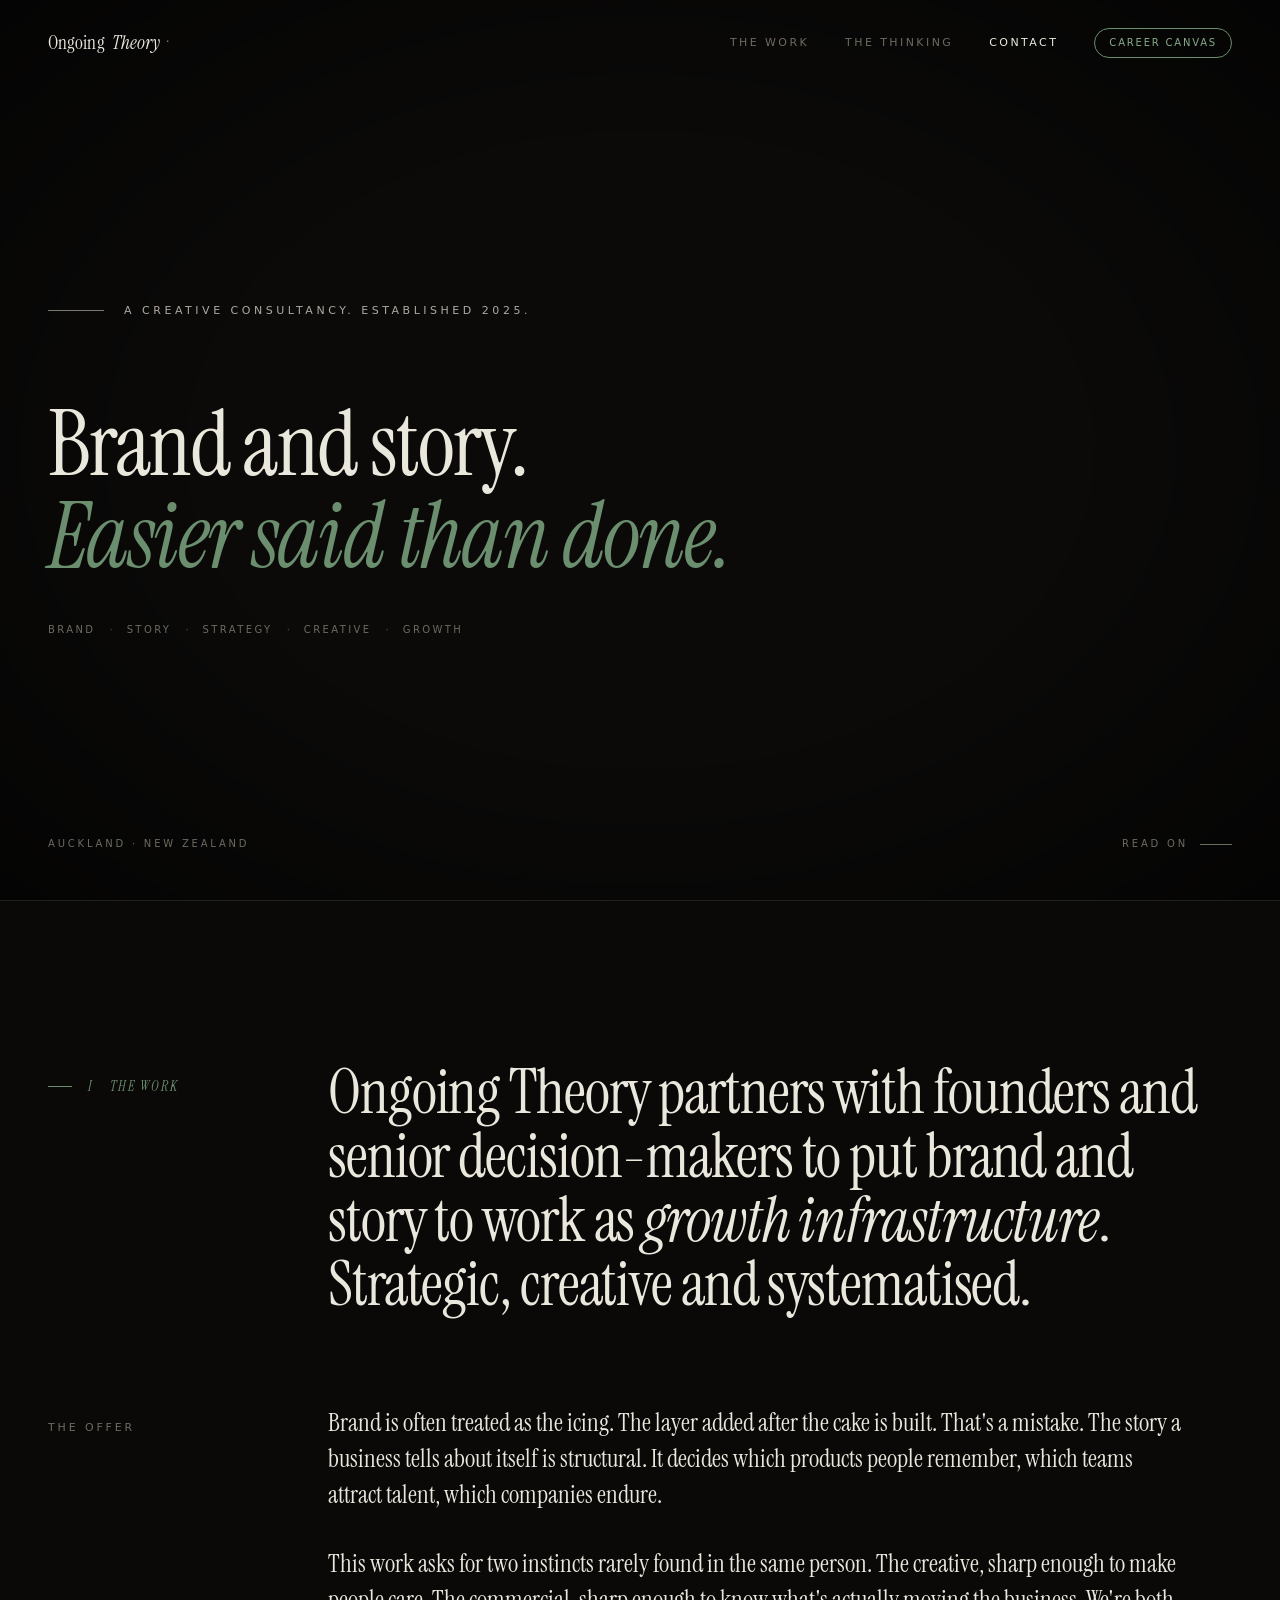
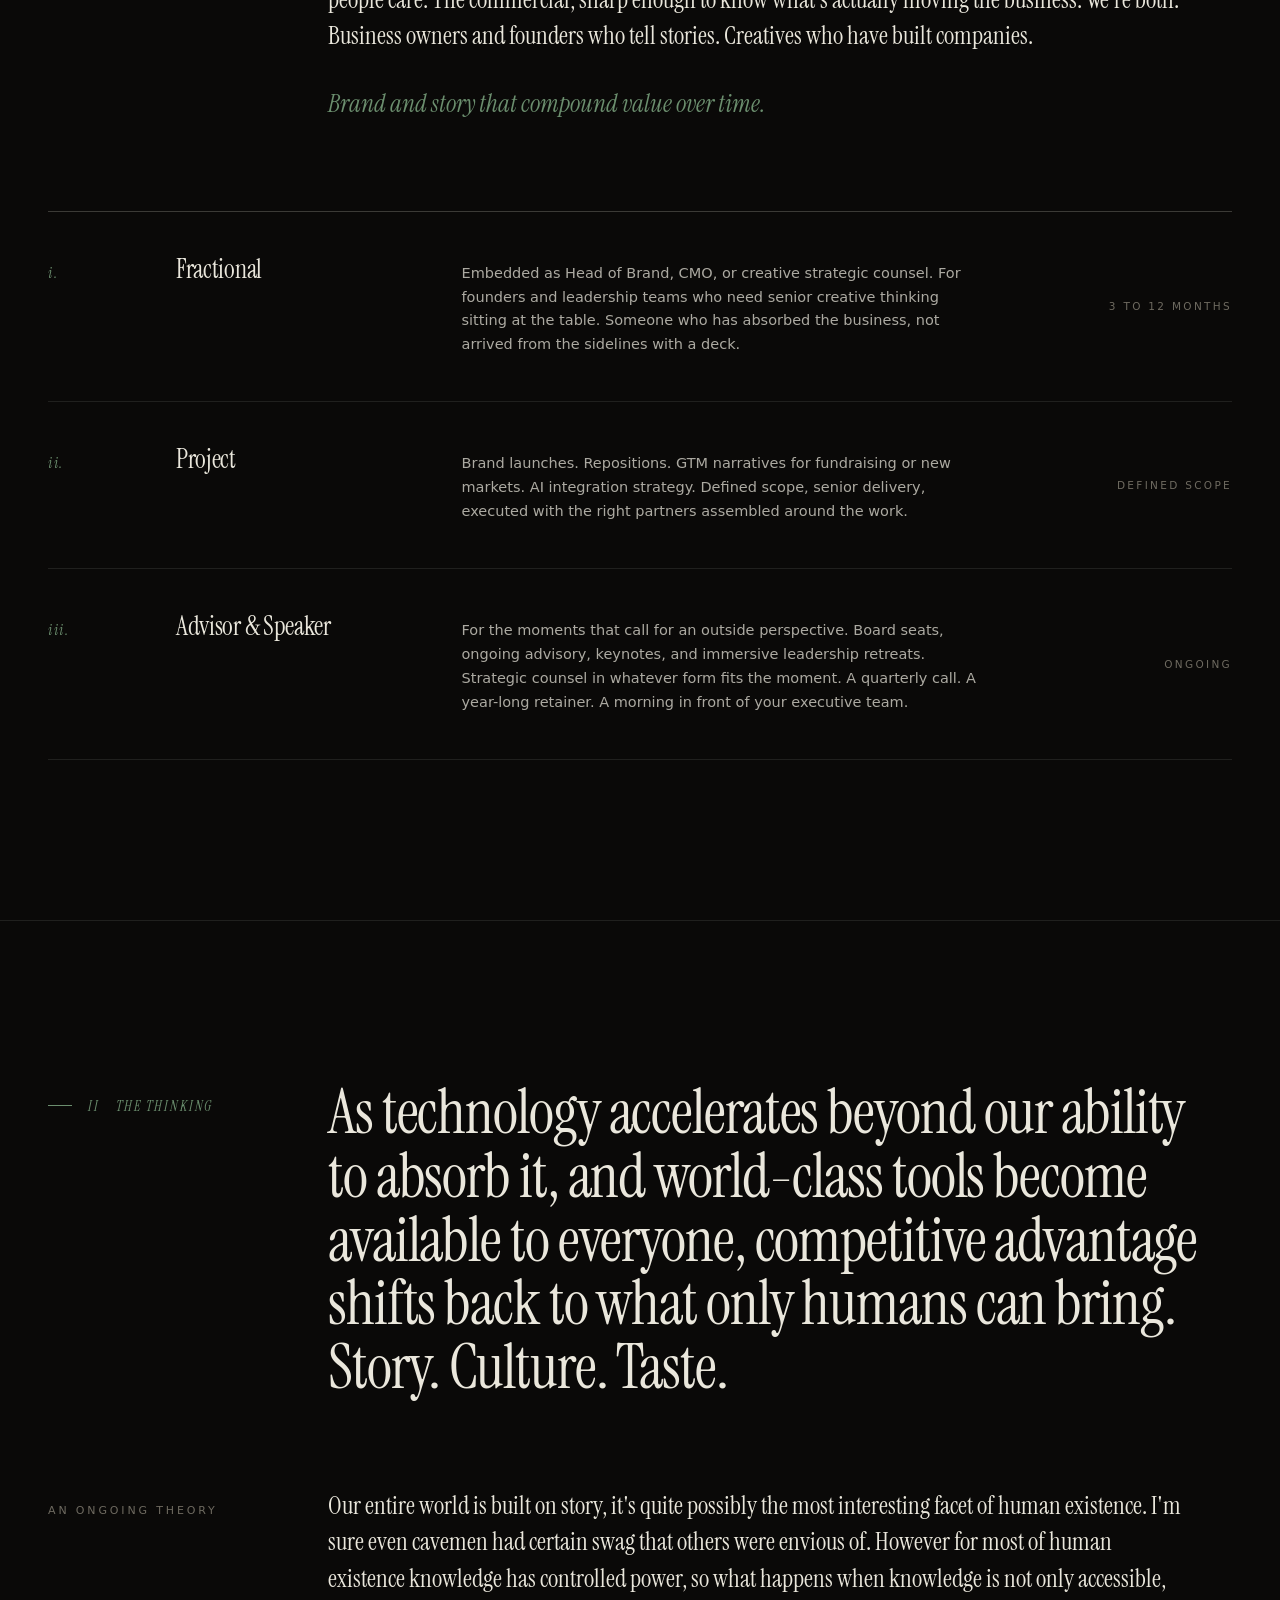
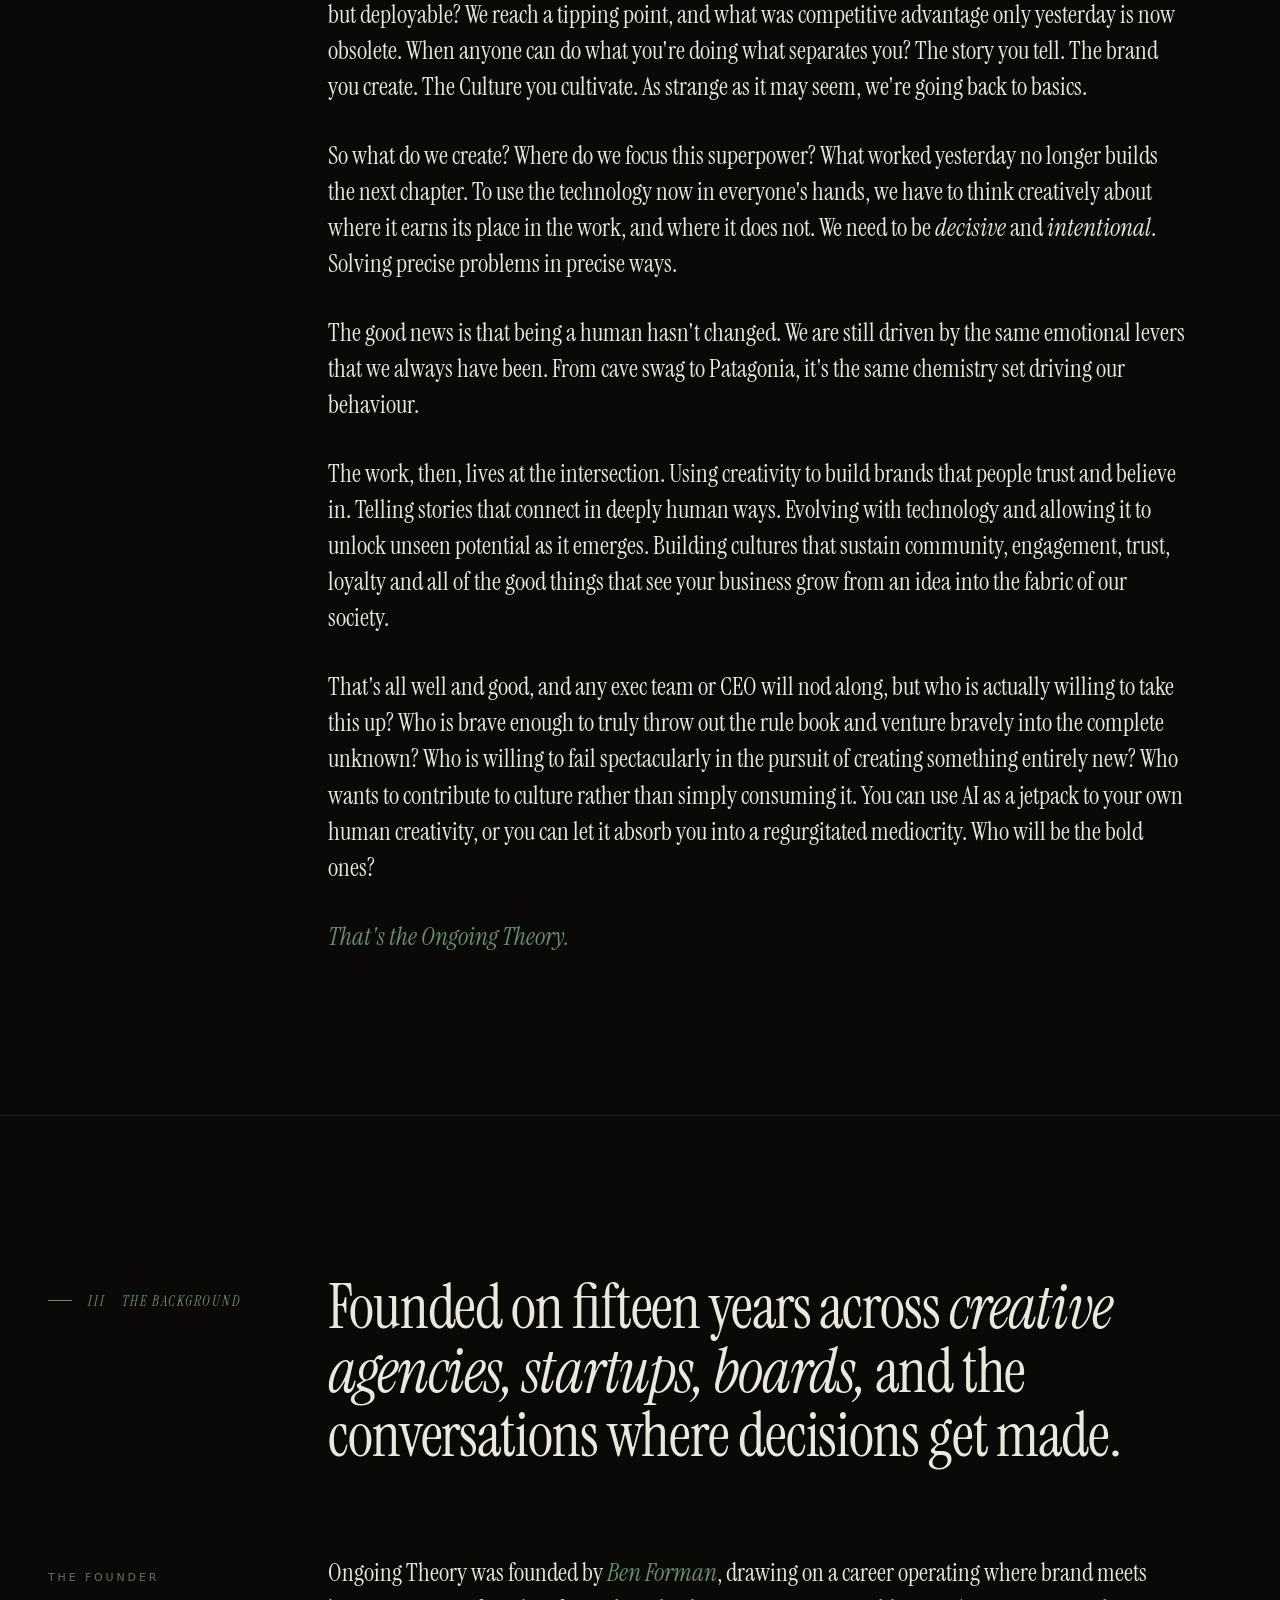
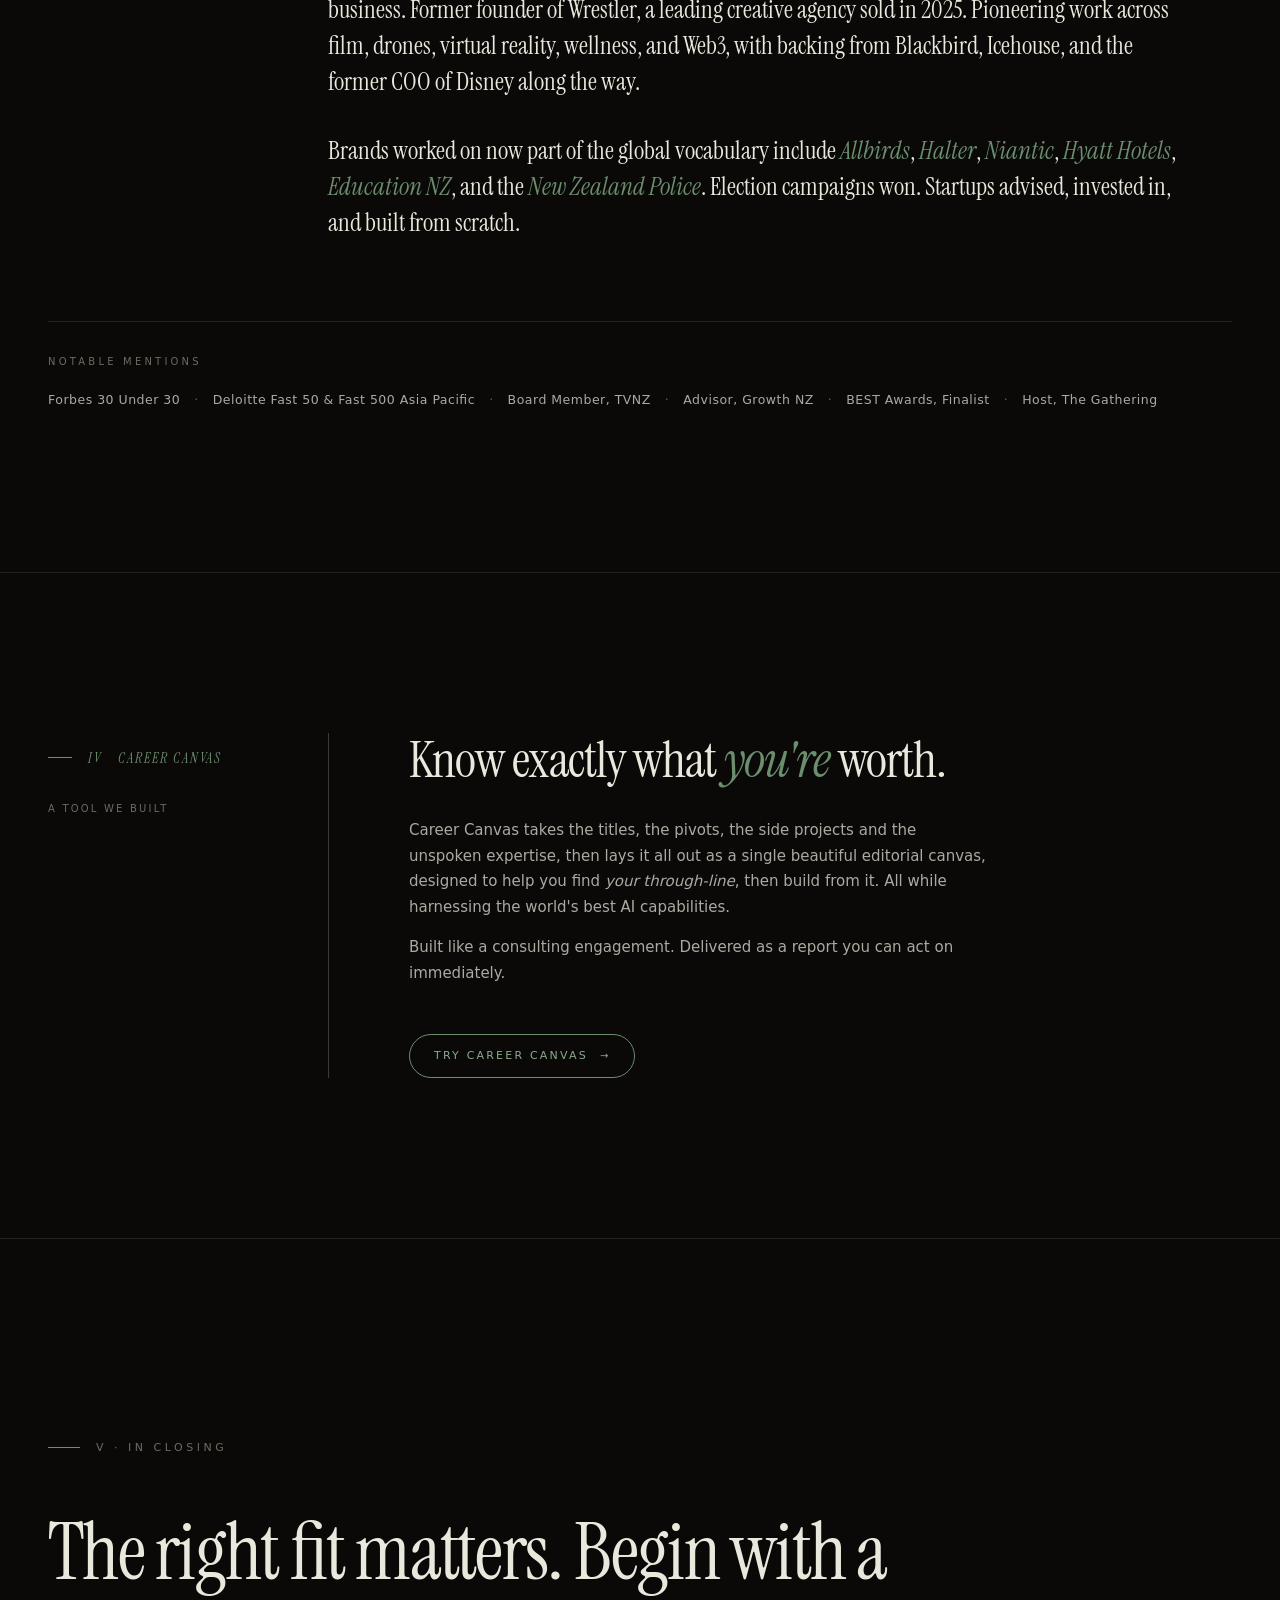
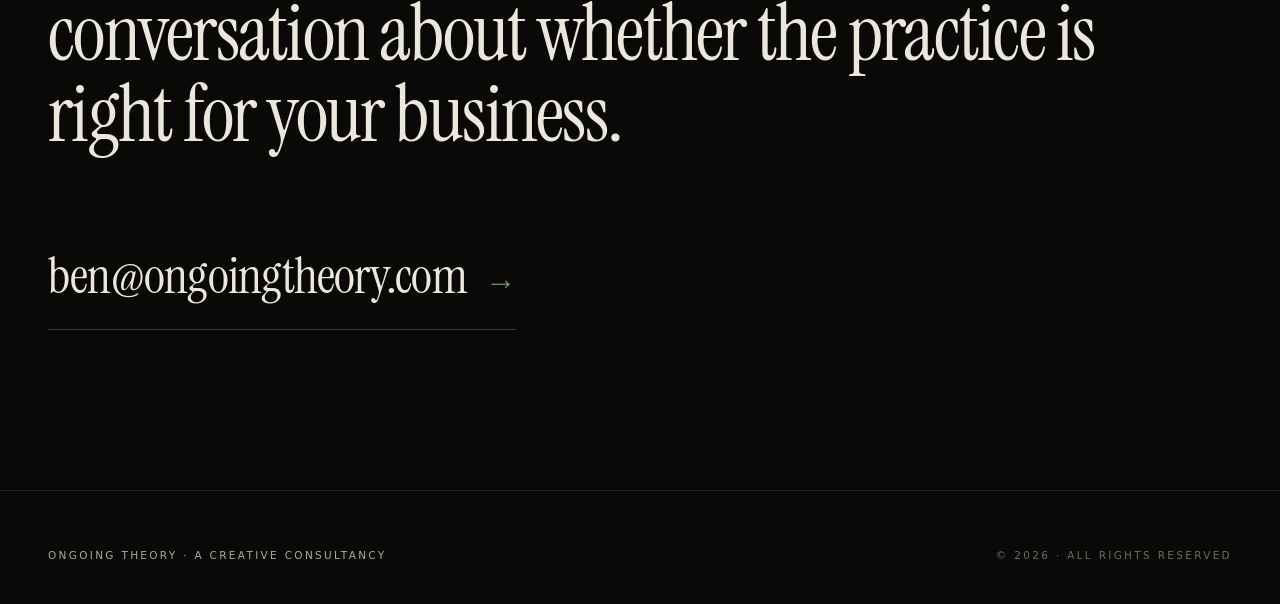
==== commit a30ba354: "Add files via upload" ====
--- a/index.html
+++ b/index.html
@@ -2,8 +2,8 @@
 <html lang="en"><head>
 <meta charset="UTF-8">
 <meta name="viewport" content="width=device-width, initial-scale=1.0">
-<title>Ben Forman · Ongoing Theory</title>
-<meta name="description" content="Creative strategy embedded in the growth thesis. Ben Forman works with founders and senior decision-makers to close the gap between what a business is worth and what the world believes about it.">
+<title>Ongoing Theory</title>
+<meta name="description" content="A creative consultancy embedding brand and story at the strategic layer. Ongoing Theory works with founders and senior decision-makers to close the gap between what a business is worth and what the world believes about it.">
 <meta name="theme-color" content="#0A0908">
 <link rel="icon" href="data:image/svg+xml,&lt;svg xmlns='http://www.w3.org/2000/svg' viewBox='0 0 32 32'&gt;&lt;rect width='32' height='32' fill='%230A0908'/&gt;&lt;circle cx='16' cy='16' r='5' fill='%236B8E6E'/&gt;&lt;/svg&gt;">
 <link rel="preconnect" href="https://fonts.googleapis.com">
@@ -611,34 +611,33 @@
 <body>
 
 <nav id="nav" class="scrolled">
-  <a href="#top" class="logo" aria-label="Ben Forman home">
-    <span class="logo-italic">Ben</span><span class="logo-italic">Forman</span><span class="logo-mark">·</span>
+  <a href="#top" class="logo" aria-label="Ongoing Theory home">
+    <span>Ongoing</span><span class="logo-italic">Theory</span><span class="logo-mark">·</span>
   </a>
   <div class="nav-right">
     <a href="#work" class="nav-link muted">The Work</a>
     <a href="#thinking" class="nav-link muted">The Thinking</a>
     <a href="#contact" class="nav-link">Contact</a>
-    <a href="https://www.ongoingtheory.com/canvas" class="nav-canvas">Career Canvas</a>
+    <a href="https://www.mycareercanvas.app" class="nav-canvas">Career Canvas</a>
   </div>
 </nav>
 
 <header class="hero" id="top">
   <div class="hero-meta">
     <span class="hero-meta-line"></span>
-    <span class="hero-meta-text">Ben Forman · Brand &amp; Growth Architect</span>
-  </div>
-  <h1>Story, brand and community are the biggest growth levers in your business right now.</h1>
-  <p class="hero-sub">I work with founders and senior decision-makers to leverage brand and story for growth. Strategic, systematised and always creative.</p>
+    <span class="hero-meta-text">A Creative Consultancy. Established 2025.</span>
+  </div>
+  <h1>Brand and story.<br><em>Easier said than done.</em></h1>
   <div class="hero-proof">
-    <span class="hero-proof-item">Senior brand strategist</span>
+    <span class="hero-proof-item">Brand</span>
     <span class="hero-proof-sep">·</span>
-    <span class="hero-proof-item">founder</span>
+    <span class="hero-proof-item">Story</span>
     <span class="hero-proof-sep">·</span>
-    <span class="hero-proof-item">investor</span>
+    <span class="hero-proof-item">Strategy</span>
     <span class="hero-proof-sep">·</span>
-    <span class="hero-proof-item">advisor</span>
+    <span class="hero-proof-item">Creative</span>
     <span class="hero-proof-sep">·</span>
-    <span class="hero-proof-item">creative</span>
+    <span class="hero-proof-item">Growth</span>
   </div>
   <div class="hero-foot">
     <span>Auckland · New Zealand</span>
@@ -649,15 +648,15 @@
 <section class="editorial" id="work">
   <div class="section-head">
     <div class="section-marker reveal"><span>I</span><span>The Work</span></div>
-    <h2 class="section-title reveal delay-1">Creative strategy <em>embedded</em> in the growth thesis. Creative strategy doing heavy lifting.</h2>
+    <h2 class="section-title reveal delay-1">Ongoing Theory partners with founders and senior decision-makers to put brand and story to work as <em>growth infrastructure</em>. Strategic, creative and systematised.</h2>
   </div>
 
   <div class="thesis-body" style="margin-bottom: 88px;">
     <div class="thesis-label reveal">The Offer</div>
     <div class="thesis-text reveal delay-1">
-      <p>Most organisations don't understand the power of brand and story. We underinvest and undervalue the leverage it creates. Smart brand implemented at the strategic layer of a business is the heart of your growth engine. It builds a business that scales and endures.</p>
-      <p>My combination of skills are rare - I worked with some of the worlds top brands creatively while building and running some of NZ's most interesting businesses commercially. That means I can sit in the room where business decisions get made, diagnose the problem, and return with a creative strategy that's <em>structurally built into the growth thesis</em>. Not a campaign. Not a rebrand for rebrand's sake. A story that works as hard as the product does, with a plan on how to implement it.</p>
-      <p>This is the work I do - Brand and story as a core business driver.</p>
+      <p>Brand is often treated as the icing. The layer added after the cake is built. That's a mistake. The story a business tells about itself is structural. It decides which products people remember, which teams attract talent, which companies endure.</p>
+      <p>This work asks for two instincts rarely found in the same person. The creative, sharp enough to make people care. The commercial, sharp enough to know what's actually moving the business. We're both. Business owners and founders who tell stories. Creatives who have built companies.</p>
+      <p><em>Brand and story that compound value over time.</em></p>
     </div>
   </div>
 
@@ -665,7 +664,7 @@
     <div class="engagement-row reveal">
       <span class="num">i.</span>
       <h3>Fractional</h3>
-      <p>Embedded as Head of Brand, CMO, or creative strategic counsel. For founders and leadership teams who need senior creative thinking sitting at the table — someone who has absorbed the business, not arrived from the sidelines with a deck.</p>
+      <p>Embedded as Head of Brand, CMO, or creative strategic counsel. For founders and leadership teams who need senior creative thinking sitting at the table. Someone who has absorbed the business, not arrived from the sidelines with a deck.</p>
       <span class="tag">3 to 12 Months</span>
     </div>
 
@@ -679,7 +678,7 @@
     <div class="engagement-row reveal">
       <span class="num">iii.</span>
       <h3>Advisor &amp; Speaker</h3>
-      <p>For the moments that call for an outside perspective. Board seats, ongoing advisory, keynotes, and immersive leadership retreats. Strategic counsel in whatever form fits — a quarterly call, a year-long retainer, a morning in front of your executive team.</p>
+      <p>For the moments that call for an outside perspective. Board seats, ongoing advisory, keynotes, and immersive leadership retreats. Strategic counsel in whatever form fits the moment. A quarterly call. A year-long retainer. A morning in front of your executive team.</p>
       <span class="tag">Ongoing</span>
     </div>
   </div>
@@ -697,7 +696,7 @@
       <p>So what do we create? Where do we focus this superpower? What worked yesterday no longer builds the next chapter. To use the technology now in everyone's hands, we have to think creatively about where it earns its place in the work, and where it does not. We need to be <i>decisive </i>and<i> intentional</i>. Solving precise problems in precise ways.</p>
       <p>The good news is that being a human hasn't changed. We are still driven by the same emotional levers that we always have been. From cave swag to Patagonia, it's the same chemistry set driving our behaviour.&nbsp;</p>
       <p>The work, then, lives at the intersection. Using creativity to build brands that people trust and believe in. Telling stories that connect in deeply human ways. Evolving with technology and allowing it to unlock unseen potential as it emerges. Building cultures that sustain community, engagement, trust, loyalty and all of the good things that see your business grow from an idea into the fabric of our society.&nbsp;&nbsp;</p>
-      <p>That's all well and good and I'll get the exec team and the CEO nodding, but who is actually willing to take this up? Who is brave enough to truly throw out the rule book and venture bravely into the complete unknown? Who is willing to fail spectacularly in the pursuit of creating something entirely new? Who wants to contribute to culture rather than simply consuming it. You can use AI as a jetpack to your own human creativity, or you can let it absorb you into&nbsp;a regurgitated mediocrity. Who will be the bold ones?</p>
+      <p>That's all well and good, and any exec team or CEO will nod along, but who is actually willing to take this up? Who is brave enough to truly throw out the rule book and venture bravely into the complete unknown? Who is willing to fail spectacularly in the pursuit of creating something entirely new? Who wants to contribute to culture rather than simply consuming it. You can use AI as a jetpack to your own human creativity, or you can let it absorb you into&nbsp;a regurgitated mediocrity. Who will be the bold ones?</p>
       <p><em>That's the Ongoing Theory.</em></p>
     </div>
   </div>
@@ -707,14 +706,14 @@
   <div class="section-head">
     <div class="section-marker reveal"><span>III</span><span>The Background</span></div>
     <h2 class="section-title reveal delay-1">
-      Fifteen years across <em>creative agencies, startups, boards,</em> and the conversations where decisions get made.
+      Founded on fifteen years across <em>creative agencies, startups, boards,</em> and the conversations where decisions get made.
     </h2>
   </div>
   <div class="thesis-body">
-    <div class="thesis-label reveal">Background</div>
+    <div class="thesis-label reveal">The Founder</div>
     <div class="thesis-text reveal delay-1">
-      <p>Founder of Wrestler, a leading creative agency sold in 2025. Pioneering work across film, drones, virtual reality, wellness and Web3, with backing from Blackbird, Icehouse, and the former COO of Disney along the way.</p>
-      <p>Contributed to brands now part of the global vocabulary, including <em>Allbirds</em>, <em>Halter</em>, <em>Niantic</em>, <em>Hyatt Hotels</em>, <em>Education NZ</em>, and the <em>New Zealand Police</em>. Have run election campaigns, advised startups and invested in them too.</p>
+      <p>Ongoing Theory was founded by <em>Ben Forman</em>, drawing on a career operating where brand meets business. Former founder of Wrestler, a leading creative agency sold in 2025. Pioneering work across film, drones, virtual reality, wellness, and Web3, with backing from Blackbird, Icehouse, and the former COO of Disney along the way.</p>
+      <p>Brands worked on now part of the global vocabulary include <em>Allbirds</em>, <em>Halter</em>, <em>Niantic</em>, <em>Hyatt Hotels</em>, <em>Education NZ</em>, and the <em>New Zealand Police</em>. Election campaigns won. Startups advised, invested in, and built from scratch.</p>
     </div>
   </div>
 
@@ -735,10 +734,10 @@
     <div class="canvas-right reveal delay-1">
       <h2 class="canvas-headline">Know exactly what <em>you're</em> worth.</h2>
       <div class="canvas-body">
-        <p>Career Canvas is a free tool built for individuals — not businesses. In under twenty minutes, it runs a rigorous AI-driven assessment of your unique professional value: the rare combination of skills that makes you genuinely hard to replace, where your time is going versus where it should be, and what your personal brand should actually say.</p>
+        <p>Career Canvas takes the titles, the pivots, the side projects and the unspoken expertise, then lays it all out as a single beautiful editorial canvas, designed to help you find <em>your through-line</em>, then build from it. All while harnessing the world's best AI capabilities.</p>
         <p>Built like a consulting engagement. Delivered as a report you can act on immediately.</p>
       </div>
-      <a href="https://www.ongoingtheory.com/canvas" class="canvas-cta">
+      <a href="https://www.mycareercanvas.app" class="canvas-cta">
         Try Career Canvas <span class="arrow">→</span>
       </a>
     </div>
@@ -747,7 +746,7 @@
 
 <section class="contact-section" id="contact">
   <div class="contact-eyebrow">V · In Closing</div>
-  <h2 class="contact-headline reveal">The right fit matters. Let's have a conversation about whether we will work well together.</h2>
+  <h2 class="contact-headline reveal">The right fit matters. Begin with a conversation about whether the practice is right for your business.</h2>
   <a href="mailto:ben@ongoingtheory.com?subject=Let%27s%20Talk" class="contact-link-large reveal delay-1">
     <span class="contact-link-text">ben@ongoingtheory.com</span>
     <span class="arrow">→</span>
@@ -755,7 +754,7 @@
 </section>
 
 <footer>
-  <span class="footer-mark">Ben Forman · Ongoing Theory</span>
+  <span class="footer-mark">Ongoing Theory · A Creative Consultancy</span>
   <span>© 2026 · All Rights Reserved</span>
 </footer>
 
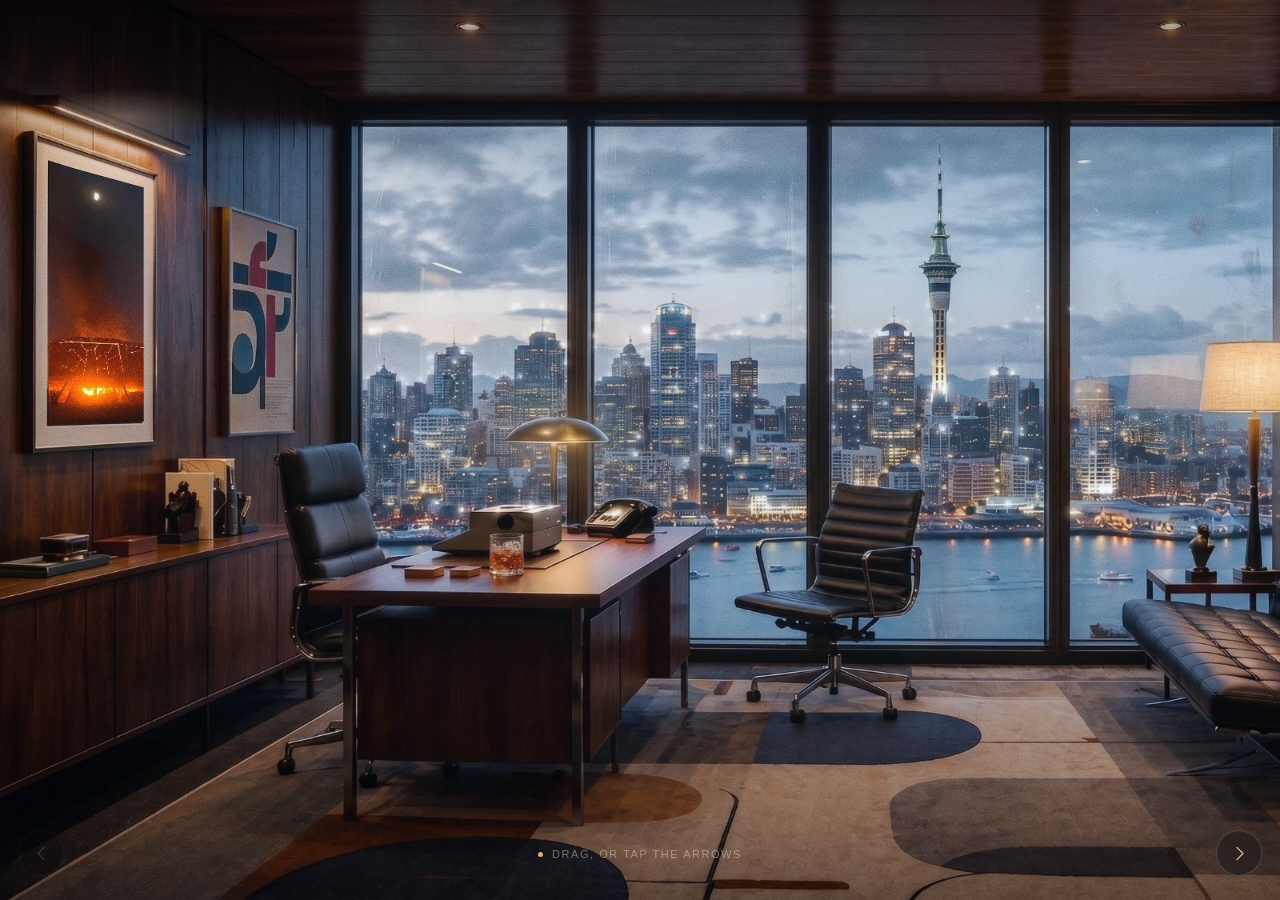
==== commit 2c1eb1a5: "New landing page: the interactive room Replaces the landing page with a single-image interactive sce" ====
--- a/index.html
+++ b/index.html
@@ -1,786 +1,96 @@
-<!DOCTYPE html>
-<html lang="en"><head>
-<meta charset="UTF-8">
-<meta name="viewport" content="width=device-width, initial-scale=1.0">
-<title>Ongoing Theory</title>
-<meta name="description" content="A creative consultancy embedding brand and story at the strategic layer. Ongoing Theory works with founders and senior decision-makers to close the gap between what a business is worth and what the world believes about it.">
-<meta name="theme-color" content="#0A0908">
-<link rel="icon" href="data:image/svg+xml,&lt;svg xmlns='http://www.w3.org/2000/svg' viewBox='0 0 32 32'&gt;&lt;rect width='32' height='32' fill='%230A0908'/&gt;&lt;circle cx='16' cy='16' r='5' fill='%236B8E6E'/&gt;&lt;/svg&gt;">
-<link rel="preconnect" href="https://fonts.googleapis.com">
-<link rel="preconnect" href="https://fonts.gstatic.com" crossorigin="">
-<link href="https://fonts.googleapis.com/css2?family=Instrument+Serif:ital@0;1&amp;display=swap" rel="stylesheet">
+<!doctype html>
+<html lang="en">
+<head>
+  <meta charset="utf-8">
+  <meta name="viewport" content="width=device-width, initial-scale=1, viewport-fit=cover">
+  <title>Ongoing Theory</title>
+  <meta name="description" content="Brand and story as growth infrastructure. Ben Forman, Auckland, New Zealand.">
+  <meta name="theme-color" content="#0a0d14">
 
-<style>
-  :root {
-    --bg: #0A0908;
-    --paper: #EAE7DC;
-    --paper-soft: rgba(234, 231, 220, 0.72);
-    --muted: #6E6A60;
-    --line: rgba(234, 231, 220, 0.10);
-    --line-strong: rgba(234, 231, 220, 0.22);
-    --accent: #6B8E6E;
-    --accent-bright: #88AB8B;
-    --serif: 'Instrument Serif', 'Times New Roman', Georgia, serif;
-    --sans: -apple-system, BlinkMacSystemFont, "SF Pro Text", "Helvetica Neue", "Segoe UI", system-ui, sans-serif;
-  }
+  <!-- absolute URLs and a JPG: most social scrapers won't follow a relative
+       path and several still won't render WebP -->
+  <meta property="og:title" content="Ongoing Theory">
+  <meta property="og:description" content="Brand and story as growth infrastructure. Ben Forman, Auckland, New Zealand.">
+  <meta property="og:type" content="website">
+  <meta property="og:url" content="https://ongoingtheory.com/">
+  <meta property="og:image" content="https://ongoingtheory.com/assets/share.jpg">
+  <meta property="og:image:width" content="1200">
+  <meta property="og:image:height" content="630">
+  <meta name="twitter:card" content="summary_large_image">
+  <meta name="twitter:title" content="Ongoing Theory">
+  <meta name="twitter:description" content="Brand and story as growth infrastructure. Ben Forman, Auckland, New Zealand.">
+  <meta name="twitter:image" content="https://ongoingtheory.com/assets/share.jpg">
 
-  * { margin: 0; padding: 0; box-sizing: border-box; }
-  html { scroll-behavior: smooth; }
-
-  body {
-    background: var(--bg);
-    color: var(--paper);
-    font-family: var(--sans);
-    font-weight: 300;
-    line-height: 1.6;
-    -webkit-font-smoothing: antialiased;
-    -moz-osx-font-smoothing: grayscale;
-    overflow-x: hidden;
-    cursor: default;
-    font-feature-settings: "kern" 1, "liga" 1;
-  }
-
-  body::before {
-    content: '';
-    position: fixed;
-    inset: 0;
-    pointer-events: none;
-    background-image: url("data:image/svg+xml,%3Csvg viewBox='0 0 200 200' xmlns='http://www.w3.org/2000/svg'%3E%3Cfilter id='n'%3E%3CfeTurbulence type='fractalNoise' baseFrequency='0.9' numOctaves='3' stitchTiles='stitch'/%3E%3CfeColorMatrix values='0 0 0 0 0.92 0 0 0 0 0.91 0 0 0 0 0.86 0 0 0 1 0'/%3E%3C/filter%3E%3Crect width='100%25' height='100%25' filter='url(%23n)' opacity='0.5'/%3E%3C/svg%3E");
-    opacity: 0.045;
-    z-index: 1;
-    mix-blend-mode: overlay;
-  }
-
-  body::after {
-    content: '';
-    position: fixed;
-    inset: 0;
-    pointer-events: none;
-    background: radial-gradient(ellipse at center, transparent 50%, rgba(0,0,0,0.55) 100%);
-    z-index: 1;
-  }
-
-  ::selection { background: var(--accent); color: var(--bg); }
-
-  /* ── Navigation ─────────────────────────────────────────── */
-  nav {
-    position: fixed;
-    top: 0; left: 0; right: 0;
-    z-index: 100;
-    padding: 28px 48px;
-    display: flex;
-    justify-content: space-between;
-    align-items: center;
-    transition: backdrop-filter 0.4s ease, background-color 0.4s ease;
-  }
-  nav.scrolled {
-    background: rgba(10, 9, 8, 0.78);
-    backdrop-filter: blur(14px);
-    -webkit-backdrop-filter: blur(14px);
-    border-bottom: 1px solid var(--line);
-  }
-
-  .logo {
-    font-family: var(--serif);
-    font-weight: 400;
-    font-size: 19px;
-    letter-spacing: 0.005em;
-    color: var(--paper);
-    text-decoration: none;
-    display: inline-flex;
-    align-items: baseline;
-    gap: 7px;
-  }
-  .logo-italic { font-style: italic; }
-  .logo-mark { color: var(--accent); font-style: italic; font-size: 16px; transform: translateY(-2px); display: inline-block; }
-
-  .nav-right { display: flex; align-items: center; gap: 36px; }
-
-  .nav-link {
-    font-family: var(--sans);
-    font-size: 11px;
-    font-weight: 400;
-    letter-spacing: 0.22em;
-    text-transform: uppercase;
-    color: var(--paper);
-    text-decoration: none;
-    position: relative;
-    padding: 6px 0;
-    transition: color 0.3s ease;
-  }
-  .nav-link.muted { color: var(--muted); }
-  .nav-link::after {
-    content: '';
-    position: absolute;
-    bottom: 0; left: 0;
-    width: 100%; height: 1px;
-    background: currentColor;
-    transform: scaleX(0);
-    transform-origin: left center;
-    transition: transform 0.5s cubic-bezier(0.65, 0, 0.35, 1);
-  }
-  .nav-link:hover { color: var(--paper); }
-  .nav-link:hover::after { transform: scaleX(1); }
-
-  .nav-canvas {
-    font-family: var(--sans);
-    font-size: 10px;
-    font-weight: 400;
-    letter-spacing: 0.18em;
-    text-transform: uppercase;
-    color: var(--accent-bright);
-    text-decoration: none;
-    border: 1px solid var(--accent);
-    border-radius: 100px;
-    padding: 6px 14px;
-    transition: color 0.3s ease, border-color 0.3s ease, background 0.3s ease;
-    white-space: nowrap;
-  }
-  .nav-canvas:hover {
-    color: var(--bg);
-    background: var(--accent-bright);
-    border-color: var(--accent-bright);
-  }
-
-  /* ── Hero ───────────────────────────────────────────────── */
-  .hero {
-    min-height: 100vh;
-    display: flex;
-    flex-direction: column;
-    justify-content: center;
-    padding: 160px 48px 120px;
-    position: relative;
-    z-index: 2;
-  }
-
-  .hero-meta {
-    display: flex;
-    align-items: center;
-    gap: 20px;
-    margin-bottom: 80px;
-    opacity: 0;
-    animation: fadeUp 1.2s cubic-bezier(0.25, 0.1, 0.25, 1) 0.2s forwards;
-  }
-  .hero-meta-line { width: 56px; height: 1px; background: var(--paper); opacity: 0.5; }
-  .hero-meta-text {
-    font-family: var(--sans);
-    font-size: 11px;
-    font-weight: 400;
-    letter-spacing: 0.32em;
-    text-transform: uppercase;
-    color: var(--paper-soft);
-  }
-
-  .hero h1 {
-    font-family: var(--serif);
-    font-weight: 400;
-    font-size: clamp(42px, 7vw, 104px);
-    line-height: 1.02;
-    letter-spacing: -0.018em;
-    max-width: 1200px;
-    opacity: 0;
-    animation: fadeUp 1.4s cubic-bezier(0.25, 0.1, 0.25, 1) 0.4s forwards;
-  }
-  .hero h1 em { font-style: italic; color: var(--accent); }
-
-  .hero-sub {
-    margin-top: 64px;
-    max-width: 640px;
-    font-family: var(--sans);
-    font-size: 15px;
-    font-weight: 400;
-    line-height: 1.7;
-    color: var(--paper-soft);
-    opacity: 0;
-    animation: fadeUp 1.4s cubic-bezier(0.25, 0.1, 0.25, 1) 0.7s forwards;
-  }
-
-  .hero-proof {
-    margin-top: 40px;
-    display: flex;
-    align-items: center;
-    gap: 0;
-    opacity: 0;
-    animation: fadeUp 1.2s ease 0.95s forwards;
-    flex-wrap: wrap;
-  }
-  .hero-proof-item {
-    font-family: var(--sans);
-    font-size: 10px;
-    font-weight: 400;
-    letter-spacing: 0.24em;
-    text-transform: uppercase;
-    color: var(--muted);
-    white-space: nowrap;
-  }
-  .hero-proof-sep {
-    color: var(--accent);
-    margin: 0 14px;
-    opacity: 0.6;
-    font-size: 10px;
-  }
-
-  .hero-foot {
-    position: absolute;
-    bottom: 48px; left: 48px; right: 48px;
-    display: flex;
-    justify-content: space-between;
-    align-items: end;
-    font-family: var(--sans);
-    font-size: 10px;
-    letter-spacing: 0.28em;
-    text-transform: uppercase;
-    color: var(--muted);
-    opacity: 0;
-    animation: fadeUp 1.2s ease 1s forwards;
-  }
-  .hero-foot .scroll-cue { display: inline-flex; align-items: center; gap: 12px; }
-  .hero-foot .scroll-cue::after {
-    content: '';
-    width: 32px; height: 1px;
-    background: var(--muted);
-    animation: pulse 2.4s ease-in-out infinite;
-  }
-
-  @keyframes pulse {
-    0%, 100% { opacity: 0.3; transform: scaleX(0.5); transform-origin: left; }
-    50% { opacity: 1; transform: scaleX(1); }
-  }
-  @keyframes fadeUp {
-    from { opacity: 0; transform: translateY(24px); }
-    to { opacity: 1; transform: translateY(0); }
-  }
-
-  /* ── Section frame ──────────────────────────────────────── */
-  section.editorial {
-    padding: 160px 48px;
-    border-top: 1px solid var(--line);
-    position: relative;
-    z-index: 2;
-  }
-
-  .section-head {
-    display: grid;
-    grid-template-columns: 200px 1fr;
-    gap: 80px;
-    margin-bottom: 88px;
-    align-items: start;
-    max-width: 1500px;
-  }
-
-  .section-marker {
-    font-family: var(--serif);
-    font-style: italic;
-    font-weight: 400;
-    font-size: 14px;
-    color: var(--accent);
-    letter-spacing: 0.14em;
-    text-transform: uppercase;
-    padding-top: 14px;
-    display: flex;
-    align-items: center;
-    gap: 16px;
-  }
-  .section-marker::before {
-    content: '';
-    width: 24px; height: 1px;
-    background: var(--accent);
-  }
-
-  .section-title {
-    font-family: var(--serif);
-    font-weight: 400;
-    font-size: clamp(32px, 4.8vw, 72px);
-    line-height: 1.04;
-    letter-spacing: -0.018em;
-    max-width: 1020px;
-  }
-  .section-title em { font-style: italic; }
-
-  /* ── Thesis / Offer body ────────────────────────────────── */
-  .thesis-body {
-    display: grid;
-    grid-template-columns: 200px 1fr;
-    gap: 80px;
-    max-width: 1500px;
-  }
-
-  .thesis-label {
-    font-family: var(--sans);
-    font-size: 11px;
-    font-weight: 400;
-    letter-spacing: 0.26em;
-    text-transform: uppercase;
-    color: var(--muted);
-    padding-top: 14px;
-  }
-
-  .thesis-text {
-    font-family: var(--serif);
-    font-weight: 400;
-    font-size: clamp(20px, 1.95vw, 30px);
-    line-height: 1.45;
-    max-width: 860px;
-    color: var(--paper);
-  }
-  .thesis-text p + p { margin-top: 1.3em; }
-  .thesis-text em { font-style: italic; color: var(--accent); }
-
-  /* ── Engagement rows ────────────────────────────────────── */
-  .engagement-list { border-top: 1px solid var(--line-strong); max-width: 1500px; }
-
-  .engagement-row {
-    display: grid;
-    grid-template-columns: 80px 1fr 2.2fr 200px;
-    gap: 48px;
-    padding: 44px 0;
-    border-bottom: 1px solid var(--line);
-    align-items: baseline;
-    transition: padding 0.5s cubic-bezier(0.25, 0.1, 0.25, 1);
-  }
-  .engagement-row:hover { padding-left: 16px; }
-
-  .engagement-row .num {
-    font-family: var(--serif);
-    font-style: italic;
-    font-size: 15px;
-    color: var(--accent);
-    letter-spacing: 0.1em;
-  }
-  .engagement-row h3 {
-    font-family: var(--serif);
-    font-weight: 400;
-    font-size: clamp(22px, 2vw, 32px);
-    letter-spacing: -0.012em;
-    line-height: 1.08;
-  }
-  .engagement-row p {
-    font-family: var(--sans);
-    font-size: 14.5px;
-    font-weight: 400;
-    line-height: 1.65;
-    color: var(--paper-soft);
-    max-width: 560px;
-  }
-  .engagement-row .tag {
-    font-family: var(--sans);
-    font-size: 10.5px;
-    font-weight: 400;
-    letter-spacing: 0.22em;
-    text-transform: uppercase;
-    color: var(--muted);
-    text-align: right;
-    align-self: center;
-  }
-
-  /* ── Background ─────────────────────────────────────────── */
-  .endnotes {
-    margin-top: 80px;
-    padding-top: 32px;
-    border-top: 1px solid var(--line);
-  }
-  .endnotes-label {
-    font-family: var(--sans);
-    font-size: 10px;
-    font-weight: 400;
-    letter-spacing: 0.32em;
-    text-transform: uppercase;
-    color: var(--muted);
-    margin-bottom: 18px;
-  }
-  .endnotes-list {
-    font-family: var(--sans);
-    font-size: 12.5px;
-    line-height: 1.9;
-    color: var(--paper-soft);
-    letter-spacing: 0.04em;
-    display: flex;
-    flex-wrap: wrap;
-    align-items: center;
-    row-gap: 6px;
-    width: 100%;
-  }
-  .endnotes-list span { white-space: nowrap; }
-  .endnotes-list .dot { color: var(--accent); margin: 0 14px; opacity: 0.7; }
-
-  /* ── Career Canvas section ──────────────────────────────── */
-  .canvas-section {
-    padding: 160px 48px;
-    border-top: 1px solid var(--line);
-    position: relative;
-    z-index: 2;
-  }
-
-  .canvas-inner {
-    max-width: 1500px;
-    display: grid;
-    grid-template-columns: 200px 1fr;
-    gap: 80px;
-    align-items: start;
-  }
-
-  .canvas-left { padding-top: 14px; }
-
-  .canvas-marker {
-    font-family: var(--serif);
-    font-style: italic;
-    font-weight: 400;
-    font-size: 14px;
-    color: var(--accent);
-    letter-spacing: 0.14em;
-    text-transform: uppercase;
-    display: flex;
-    align-items: center;
-    gap: 16px;
-    margin-bottom: 32px;
-  }
-  .canvas-marker::before { content: ''; width: 24px; height: 1px; background: var(--accent); }
-
-  .canvas-tag {
-    font-family: var(--sans);
-    font-size: 10px;
-    font-weight: 400;
-    letter-spacing: 0.22em;
-    text-transform: uppercase;
-    color: var(--muted);
-  }
-
-  .canvas-right {
-    border-left: 1px solid var(--line-strong);
-    padding-left: 80px;
-  }
-
-  .canvas-headline {
-    font-family: var(--serif);
-    font-weight: 400;
-    font-size: clamp(32px, 4vw, 58px);
-    line-height: 1.04;
-    letter-spacing: -0.018em;
-    margin-bottom: 32px;
-  }
-  .canvas-headline em { font-style: italic; color: var(--accent); }
-
-  .canvas-body {
-    font-family: var(--sans);
-    font-size: 15px;
-    font-weight: 400;
-    line-height: 1.7;
-    color: var(--paper-soft);
-    max-width: 580px;
-    margin-bottom: 48px;
-  }
-  .canvas-body p + p { margin-top: 1em; }
-
-  .canvas-cta {
-    display: inline-flex;
-    align-items: center;
-    gap: 12px;
-    font-family: var(--sans);
-    font-size: 11px;
-    font-weight: 400;
-    letter-spacing: 0.2em;
-    text-transform: uppercase;
-    color: var(--accent-bright);
-    text-decoration: none;
-    border: 1px solid var(--accent);
-    border-radius: 100px;
-    padding: 12px 24px;
-    transition: color 0.3s ease, background 0.3s ease, border-color 0.3s ease;
-  }
-  .canvas-cta:hover { color: var(--bg); background: var(--accent-bright); border-color: var(--accent-bright); }
-  .canvas-cta .arrow { font-size: 0.9em; transition: transform 0.3s ease; }
-  .canvas-cta:hover .arrow { transform: translateX(4px); }
-
-  /* ── Contact ────────────────────────────────────────────── */
-  .contact-section {
-    padding: 200px 48px 160px;
-    border-top: 1px solid var(--line);
-    position: relative;
-    z-index: 2;
-  }
-  .contact-eyebrow {
-    font-family: var(--sans);
-    font-size: 11px;
-    font-weight: 400;
-    letter-spacing: 0.32em;
-    text-transform: uppercase;
-    color: var(--muted);
-    margin-bottom: 56px;
-    display: flex;
-    align-items: center;
-    gap: 16px;
-  }
-  .contact-eyebrow::before { content: ''; width: 32px; height: 1px; background: var(--accent); }
-
-  .contact-headline {
-    font-family: var(--serif);
-    font-weight: 400;
-    font-size: clamp(40px, 6.2vw, 92px);
-    line-height: 1.02;
-    letter-spacing: -0.022em;
-    margin-bottom: 80px;
-    max-width: 1140px;
-  }
-  .contact-headline em { font-style: italic; color: var(--accent); }
-
-  .contact-link-large {
-    font-family: var(--serif);
-    font-weight: 400;
-    font-size: clamp(28px, 4vw, 60px);
-    color: var(--paper);
-    text-decoration: none;
-    border-bottom: 1px solid var(--line-strong);
-    padding-bottom: 12px;
-    display: inline-flex;
-    align-items: baseline;
-    gap: 18px;
-    transition: color 0.4s ease, border-color 0.4s ease;
-    letter-spacing: -0.015em;
-  }
-  .contact-link-large .arrow {
-    font-size: 0.62em;
-    color: var(--accent);
-    transition: transform 0.4s cubic-bezier(0.25, 0.1, 0.25, 1);
-    display: inline-block;
-  }
-  .contact-link-large:hover { color: var(--accent-bright); border-color: var(--accent); }
-  .contact-link-large:hover .arrow { transform: translateX(8px); color: var(--accent-bright); }
-
-  /* ── Footer ─────────────────────────────────────────────── */
-  footer {
-    padding: 56px 48px 40px;
-    border-top: 1px solid var(--line);
-    display: flex;
-    justify-content: space-between;
-    align-items: center;
-    font-family: var(--sans);
-    font-size: 10.5px;
-    letter-spacing: 0.22em;
-    text-transform: uppercase;
-    color: var(--muted);
-    position: relative;
-    z-index: 2;
-    flex-wrap: wrap;
-    gap: 24px;
-  }
-  footer .footer-mark { color: var(--paper-soft); }
-  footer a { color: var(--muted); text-decoration: none; transition: color 0.3s ease; }
-  footer a:hover { color: var(--paper); }
-
-  /* ── Reveal on scroll ───────────────────────────────────── */
-  .reveal {
-    opacity: 0;
-    transform: translateY(28px);
-    transition: opacity 1.1s cubic-bezier(0.25, 0.1, 0.25, 1),
-                transform 1.1s cubic-bezier(0.25, 0.1, 0.25, 1);
-  }
-  .reveal.visible { opacity: 1; transform: translateY(0); }
-  .reveal.delay-1 { transition-delay: 0.12s; }
-  .reveal.delay-2 { transition-delay: 0.24s; }
-  .reveal.delay-3 { transition-delay: 0.36s; }
-
-  /* ── Responsive ─────────────────────────────────────────── */
-  @media (max-width: 1024px) {
-    .canvas-inner { grid-template-columns: 1fr; gap: 48px; }
-    .canvas-right { border-left: none; padding-left: 0; border-top: 1px solid var(--line-strong); padding-top: 48px; }
-    .engagement-row { grid-template-columns: 60px 1fr; gap: 24px; row-gap: 16px; }
-    .engagement-row p { grid-column: 2; max-width: 100%; }
-    .engagement-row .tag { grid-column: 2; text-align: left; }
-  }
-  @media (max-width: 720px) {
-    nav { padding: 20px 24px; }
-    .hero { padding: 140px 24px 110px; }
-    .hero-foot { left: 24px; right: 24px; bottom: 32px; font-size: 9px; letter-spacing: 0.22em; gap: 12px; }
-    .hero-foot .scroll-cue::after { width: 22px; }
-    .nav-right { gap: 20px; }
-    .nav-link.muted { display: none; }
-    section.editorial { padding: 100px 24px; }
-    .canvas-section { padding: 100px 24px; }
-    .contact-section { padding: 130px 24px 110px; }
-    .section-head, .thesis-body { grid-template-columns: 1fr; gap: 28px; margin-bottom: 56px; }
-    .section-marker { padding-top: 0; }
-    .endnotes { margin-top: 56px; }
-    .endnotes-list { flex-direction: column; align-items: flex-start; row-gap: 10px; line-height: 1.5; }
-    .endnotes-list span { white-space: normal; }
-    .endnotes-list .dot { display: none; }
-    footer { padding: 40px 24px 32px; flex-direction: column; align-items: flex-start; gap: 14px; }
-  }
-</style>
-
+  <link rel="stylesheet" href="css/style.css">
 </head>
 <body>
 
-<nav id="nav" class="scrolled">
-  <a href="#top" class="logo" aria-label="Ongoing Theory home">
-    <span>Ongoing</span><span class="logo-italic">Theory</span><span class="logo-mark">·</span>
-  </a>
-  <div class="nav-right">
-    <a href="#work" class="nav-link muted">The Work</a>
-    <a href="#thinking" class="nav-link muted">The Thinking</a>
-    <a href="#contact" class="nav-link">Contact</a>
-    <a href="https://www.mycareercanvas.app" class="nav-canvas">Career Canvas</a>
-  </div>
-</nav>
+  <div class="viewport" id="viewport">
 
-<header class="hero" id="top">
-  <div class="hero-meta">
-    <span class="hero-meta-line"></span>
-    <span class="hero-meta-text">A Creative Consultancy. Established 2025.</span>
-  </div>
-  <h1>Brand and story.<br><em>Easier said than done.</em></h1>
-  <div class="hero-proof">
-    <span class="hero-proof-item">Brand</span>
-    <span class="hero-proof-sep">·</span>
-    <span class="hero-proof-item">Story</span>
-    <span class="hero-proof-sep">·</span>
-    <span class="hero-proof-item">Strategy</span>
-    <span class="hero-proof-sep">·</span>
-    <span class="hero-proof-item">Creative</span>
-    <span class="hero-proof-sep">·</span>
-    <span class="hero-proof-item">Growth</span>
-  </div>
-  <div class="hero-foot">
-    <span>Auckland · New Zealand</span>
-    <span class="scroll-cue">Read on</span>
-  </div>
-</header>
+    <!-- everything that moves with the room -->
+    <div class="parallax" id="parallax">
+      <div class="stage" id="stage">
+        <img class="scene" id="scene" src="assets/office.webp" alt="A corner office at dusk, looking out over the Auckland skyline">
+        <canvas class="twinkle" id="twinkle" aria-hidden="true"></canvas>
+        <div class="grade" aria-hidden="true"></div>
+        <!-- practical lights, each breathing on its own clock -->
+        <div class="glows" aria-hidden="true">
+          <span class="glow glow--desk"></span>
+          <span class="glow glow--floor"></span>
+          <span class="glow glow--corner"></span>
+          <span class="glow glow--wash"></span>
+        </div>
+        <!-- grain and vignette sit above the room but below the cards, so a
+             sheet of paper never picks up the room's texture -->
+        <div class="grain" aria-hidden="true"></div>
+        <div class="vignette" aria-hidden="true"></div>
 
-<section class="editorial" id="work">
-  <div class="section-head">
-    <div class="section-marker reveal"><span>I</span><span>The Work</span></div>
-    <h2 class="section-title reveal delay-1">Ongoing Theory partners with founders and senior decision-makers to put brand and story to work as <em>growth infrastructure</em>. Strategic, creative and systematised.</h2>
+        <div class="hotspots" id="hotspots"></div>
+      </div>
+    </div>
+
+    <!-- the only overlay: a hint that fades out as soon as you find something -->
+    <p class="hint" id="hint">
+      <span class="hint__dot" aria-hidden="true"></span><span id="hinttext">Look around the room</span>
+    </p>
+
+    <!-- shown only when the room is wider than the window -->
+    <button class="pan pan--left" id="pan-left" type="button" aria-label="Look left">
+      <svg viewBox="0 0 24 24" fill="none" aria-hidden="true">
+        <path d="M15 5L8 12l7 7" stroke="currentColor" stroke-width="1.6"
+              stroke-linecap="round" stroke-linejoin="round"/>
+      </svg>
+    </button>
+    <button class="pan pan--right" id="pan-right" type="button" aria-label="Look right">
+      <svg viewBox="0 0 24 24" fill="none" aria-hidden="true">
+        <path d="M9 5l7 7-7 7" stroke="currentColor" stroke-width="1.6"
+              stroke-linecap="round" stroke-linejoin="round"/>
+      </svg>
+    </button>
+
+    <!-- the reading window, for anything too long for a card -->
+    <div class="reader" id="reader" hidden>
+      <div class="reader__backdrop" data-close></div>
+      <div class="reader__sheet" role="dialog" aria-modal="true" aria-labelledby="reader-title">
+        <button class="reader__close" type="button" data-close aria-label="Close">&times;</button>
+        <h2 class="reader__title" id="reader-title"></h2>
+        <div class="reader__body" id="reader-body"></div>
+      </div>
+    </div>
+
+    <!-- shown only if assets/office.jpg is missing -->
+    <div class="missing" id="missing" hidden>
+      <div class="missing__card">
+        <h1>Almost there</h1>
+        <p>Save your office image to:</p>
+        <code>assets/office.jpg</code>
+        <p class="missing__note">Then refresh. Serve the folder over <code>localhost</code> rather than opening the file directly, so the city lights can be read from the image.</p>
+      </div>
+    </div>
+
   </div>
 
-  <div class="thesis-body" style="margin-bottom: 88px;">
-    <div class="thesis-label reveal">The Offer</div>
-    <div class="thesis-text reveal delay-1">
-      <p>Brand is often treated as the icing. The layer added after the cake is built. That's a mistake. The story a business tells about itself is structural. It decides which products people remember, which teams attract talent, which companies endure.</p>
-      <p>This work asks for two instincts rarely found in the same person. The creative, sharp enough to make people care. The commercial, sharp enough to know what's actually moving the business. We're both. Business owners and founders who tell stories. Creatives who have built companies.</p>
-      <p><em>Brand and story that compound value over time.</em></p>
-    </div>
-  </div>
-
-  <div class="engagement-list">
-    <div class="engagement-row reveal">
-      <span class="num">i.</span>
-      <h3>Fractional</h3>
-      <p>Embedded as Head of Brand, CMO, or creative strategic counsel. For founders and leadership teams who need senior creative thinking sitting at the table. Someone who has absorbed the business, not arrived from the sidelines with a deck.</p>
-      <span class="tag">3 to 12 Months</span>
-    </div>
-
-    <div class="engagement-row reveal">
-      <span class="num">ii.</span>
-      <h3>Project</h3>
-      <p>Brand launches. Repositions. GTM narratives for fundraising or new markets. AI integration strategy. Defined scope, senior delivery, executed with the right partners assembled around the work.</p>
-      <span class="tag">Defined Scope</span>
-    </div>
-
-    <div class="engagement-row reveal">
-      <span class="num">iii.</span>
-      <h3>Advisor &amp; Speaker</h3>
-      <p>For the moments that call for an outside perspective. Board seats, ongoing advisory, keynotes, and immersive leadership retreats. Strategic counsel in whatever form fits the moment. A quarterly call. A year-long retainer. A morning in front of your executive team.</p>
-      <span class="tag">Ongoing</span>
-    </div>
-  </div>
-</section>
-
-<section class="editorial" id="thinking">
-  <div class="section-head">
-    <div class="section-marker reveal"><span>II</span><span>The Thinking</span></div>
-    <h2 class="section-title reveal delay-1">As technology accelerates beyond our ability to absorb it, and world-class tools become available to everyone, competitive advantage shifts back to what only humans can bring. Story. Culture. Taste.</h2>
-  </div>
-  <div class="thesis-body">
-    <div class="thesis-label reveal">An Ongoing Theory</div>
-    <div class="thesis-text reveal delay-1">
-      <p>Our entire world is built on story, it's quite possibly the most interesting facet of human existence. I'm sure even cavemen had certain swag that others were envious of. However for most of human existence knowledge has controlled power, so what happens when knowledge is not only accessible, but deployable? We reach a tipping point, and what was competitive advantage only yesterday is now obsolete. When anyone can do what you're doing what separates you? The story you tell. The brand you create. The Culture you cultivate. As strange as it may seem, we're going back to basics.</p>
-      <p>So what do we create? Where do we focus this superpower? What worked yesterday no longer builds the next chapter. To use the technology now in everyone's hands, we have to think creatively about where it earns its place in the work, and where it does not. We need to be <i>decisive </i>and<i> intentional</i>. Solving precise problems in precise ways.</p>
-      <p>The good news is that being a human hasn't changed. We are still driven by the same emotional levers that we always have been. From cave swag to Patagonia, it's the same chemistry set driving our behaviour.&nbsp;</p>
-      <p>The work, then, lives at the intersection. Using creativity to build brands that people trust and believe in. Telling stories that connect in deeply human ways. Evolving with technology and allowing it to unlock unseen potential as it emerges. Building cultures that sustain community, engagement, trust, loyalty and all of the good things that see your business grow from an idea into the fabric of our society.&nbsp;&nbsp;</p>
-      <p>That's all well and good, and any exec team or CEO will nod along, but who is actually willing to take this up? Who is brave enough to truly throw out the rule book and venture bravely into the complete unknown? Who is willing to fail spectacularly in the pursuit of creating something entirely new? Who wants to contribute to culture rather than simply consuming it. You can use AI as a jetpack to your own human creativity, or you can let it absorb you into&nbsp;a regurgitated mediocrity. Who will be the bold ones?</p>
-      <p><em>That's the Ongoing Theory.</em></p>
-    </div>
-  </div>
-</section>
-
-<section class="editorial" id="background">
-  <div class="section-head">
-    <div class="section-marker reveal"><span>III</span><span>The Background</span></div>
-    <h2 class="section-title reveal delay-1">
-      Founded on fifteen years across <em>creative agencies, startups, boards,</em> and the conversations where decisions get made.
-    </h2>
-  </div>
-  <div class="thesis-body">
-    <div class="thesis-label reveal">The Founder</div>
-    <div class="thesis-text reveal delay-1">
-      <p>Ongoing Theory was founded by <em>Ben Forman</em>, drawing on a career operating where brand meets business. Former founder of Wrestler, a leading creative agency sold in 2025. Pioneering work across film, drones, virtual reality, wellness, and Web3, with backing from Blackbird, Icehouse, and the former COO of Disney along the way.</p>
-      <p>Brands worked on now part of the global vocabulary include <em>Allbirds</em>, <em>Halter</em>, <em>Niantic</em>, <em>Hyatt Hotels</em>, <em>Education NZ</em>, and the <em>New Zealand Police</em>. Election campaigns won. Startups advised, invested in, and built from scratch.</p>
-    </div>
-  </div>
-
-  <div class="endnotes reveal">
-    <div class="endnotes-label">Notable Mentions</div>
-    <div class="endnotes-list">
-      <span>Forbes 30 Under 30</span><span class="dot">·</span><span>Deloitte Fast 50 &amp; Fast 500 Asia Pacific</span><span class="dot">·</span><span>Board Member, TVNZ</span><span class="dot">·</span><span>Advisor, Growth NZ</span><span class="dot">·</span><span>BEST Awards, Finalist</span><span class="dot">·</span><span>Host, The Gathering</span>
-    </div>
-  </div>
-</section>
-
-<div class="canvas-section" id="canvas-tool">
-  <div class="canvas-inner">
-    <div class="canvas-left reveal">
-      <div class="canvas-marker"><span>IV</span><span>Career Canvas</span></div>
-      <div class="canvas-tag">A tool we built</div>
-    </div>
-    <div class="canvas-right reveal delay-1">
-      <h2 class="canvas-headline">Know exactly what <em>you're</em> worth.</h2>
-      <div class="canvas-body">
-        <p>Career Canvas takes the titles, the pivots, the side projects and the unspoken expertise, then lays it all out as a single beautiful editorial canvas, designed to help you find <em>your through-line</em>, then build from it. All while harnessing the world's best AI capabilities.</p>
-        <p>Built like a consulting engagement. Delivered as a report you can act on immediately.</p>
-      </div>
-      <a href="https://www.mycareercanvas.app" class="canvas-cta">
-        Try Career Canvas <span class="arrow">→</span>
-      </a>
-    </div>
-  </div>
-</div>
-
-<section class="contact-section" id="contact">
-  <div class="contact-eyebrow">V · In Closing</div>
-  <h2 class="contact-headline reveal">The right fit matters. Begin with a conversation about whether the practice is right for your business.</h2>
-  <a href="mailto:ben@ongoingtheory.com?subject=Let%27s%20Talk" class="contact-link-large reveal delay-1">
-    <span class="contact-link-text">ben@ongoingtheory.com</span>
-    <span class="arrow">→</span>
-  </a>
-</section>
-
-<footer>
-  <span class="footer-mark">Ongoing Theory · A Creative Consultancy</span>
-  <span>© 2026 · All Rights Reserved</span>
-</footer>
-
-<script>
-  const nav = document.getElementById('nav');
-  const onScroll = () => {
-    if (window.scrollY > 24) nav.classList.add('scrolled');
-    else nav.classList.remove('scrolled');
-  };
-  window.addEventListener('scroll', onScroll, { passive: true });
-  onScroll();
-
-  const reveals = document.querySelectorAll('.reveal');
-  if ('IntersectionObserver' in window) {
-    const io = new IntersectionObserver((entries) => {
-      entries.forEach((entry) => {
-        if (entry.isIntersecting) {
-          entry.target.classList.add('visible');
-          io.unobserve(entry.target);
-        }
-      });
-    }, { threshold: 0.12, rootMargin: '0px 0px -8% 0px' });
-    reveals.forEach((el) => io.observe(el));
-  } else {
-    reveals.forEach((el) => el.classList.add('visible'));
-  }
-</script>
-
-</body></html>
+  <script src="js/content.js"></script>
+  <script src="js/app.js"></script>
+</body>
+</html>
--- a/css/style.css
+++ b/css/style.css
@@ -0,0 +1,823 @@
+/* ==========================================================================
+   ONGOING THEORY
+   ========================================================================== */
+
+:root {
+  --ink:        #05070c;
+  --paper:      #f2ede4;
+  --muted:      rgba(242, 237, 228, 0.62);
+  --amber:      #e6ad6d;
+  --amber-soft: #f3cfa0;
+  --hairline:   rgba(242, 237, 228, 0.16);
+
+  /* typed page */
+  /* paper tone — change these three to age or bleach the sheet */
+  --sheet:      #f4ede1;
+  --sheet-mid:  #ebe2d2;
+  --sheet-edge: #e2d8c5;
+  --ink-dark:   #241f19;
+  --ink-mid:    #4a4238;
+  --stamp:      #9c3b2e;
+
+  --grain: 0.42;   /* film grain over the room */
+
+  --sans: ui-sans-serif, -apple-system, BlinkMacSystemFont, "Segoe UI", Inter, Helvetica, Arial, sans-serif;
+  --type: "Courier New", Courier, ui-monospace, SFMono-Regular, Menlo, monospace;
+
+  --ease: cubic-bezier(0.22, 1, 0.36, 1);
+}
+
+* { box-sizing: border-box; }
+
+html, body {
+  margin: 0;
+  height: 100%;
+  background: var(--ink);
+  color: var(--paper);
+  font-family: var(--sans);
+  -webkit-font-smoothing: antialiased;
+  overscroll-behavior: none;
+}
+
+body { overflow: hidden; }
+
+/* --------------------------------------------------------------------------
+   Stage
+   -------------------------------------------------------------------------- */
+
+.viewport {
+  position: fixed;
+  inset: 0;
+  overflow: hidden;
+  cursor: default;
+  background: #05070c;
+}
+
+.parallax {
+  position: absolute;
+  inset: 0;
+  will-change: transform;
+  transform: translate3d(0, 0, 0);
+  transition: transform 900ms var(--ease);
+}
+.parallax.is-live { transition: transform 380ms cubic-bezier(0.16, 1, 0.3, 1); }
+
+.stage {
+  position: absolute;
+  top: 50%;
+  left: 50%;
+  transform: translate(-50%, -50%);
+  /* width / height set by JS to cover the viewport with overscan */
+}
+
+.scene {
+  position: absolute;
+  inset: 0;
+  width: 100%;
+  height: 100%;
+  object-fit: fill;
+  display: block;
+  user-select: none;
+  -webkit-user-drag: none;
+  transition: filter 1200ms var(--ease);
+}
+
+/* the twinkle canvas sits exactly on the image and moves with it */
+.twinkle {
+  position: absolute;
+  inset: 0;
+  width: 100%;
+  height: 100%;
+  pointer-events: none;
+  mix-blend-mode: screen;
+  opacity: 0;
+  transition: opacity 1800ms ease 400ms;
+}
+.is-ready .twinkle { opacity: 1; }
+
+/* a gentle colour grade over the whole room */
+.grade {
+  position: absolute;
+  inset: 0;
+  pointer-events: none;
+  background:
+    radial-gradient(120% 90% at 50% 45%, rgba(90, 130, 190, 0.10), transparent 60%),
+    linear-gradient(180deg, rgba(4, 7, 14, 0.34) 0%, transparent 28%, transparent 66%, rgba(4, 7, 14, 0.46) 100%);
+  transition: opacity 1200ms var(--ease);
+}
+
+/* Warm pools over each practical light. Different periods and phases so they
+   never pulse in unison — that's what stops it reading as one CSS animation. */
+.glows { position: absolute; inset: 0; pointer-events: none; }
+
+.glow {
+  position: absolute;
+  transform: translate(-50%, -50%);
+  mix-blend-mode: screen;
+  opacity: 0;
+  transition: opacity 1600ms ease 700ms;
+  will-change: opacity, filter;
+}
+.is-ready .glow { opacity: 1; }
+
+/* Brightness is written every frame by driveLamps() in app.js — a CSS
+   animation here would win the cascade and flatten the flicker back into a
+   smooth loop. Position and colour only. */
+.glow--desk {
+  left: 34.5%; top: 49%; width: 20%; height: 24%;
+  background: radial-gradient(closest-side, rgba(255, 198, 126, 0.32), rgba(255, 176, 96, 0.09) 46%, transparent 72%);
+}
+.glow--floor {
+  left: 78.5%; top: 42%; width: 18%; height: 26%;
+  background: radial-gradient(closest-side, rgba(255, 214, 156, 0.42), rgba(255, 186, 112, 0.12) 46%, transparent 72%);
+}
+.glow--corner {
+  left: 97%; top: 42%; width: 15%; height: 24%;
+  background: radial-gradient(closest-side, rgba(255, 210, 150, 0.40), rgba(255, 190, 120, 0.10) 48%, transparent 70%);
+}
+/* the linear fixture washing the wall above the framed portrait */
+.glow--wash {
+  left: 8%; top: 13%; width: 16%; height: 9%;
+  background: radial-gradient(closest-side, rgba(255, 226, 178, 0.24), transparent 70%);
+}
+
+/* lamp easter egg */
+.lights-on .scene { filter: brightness(1.16) saturate(1.06) contrast(0.97); }
+.lights-on .glow  { filter: brightness(1.4); }
+.lights-on .grade { opacity: 0.55; }
+
+/* Film grain, sized in screen pixels rather than image pixels — on a large
+   display the photograph gets scaled up and goes soft, and fixed-size grain is
+   what puts the perceived detail back. Overlay blend leaves the blacks alone
+   and works into the midtones, which is where real grain lives. */
+.grain {
+  position: absolute;
+  inset: 0;
+  pointer-events: none;
+  background-image:
+    url("data:image/svg+xml;utf8,<svg xmlns='http://www.w3.org/2000/svg' width='170' height='170'><filter id='g'><feTurbulence type='fractalNoise' baseFrequency='0.9' numOctaves='3' stitchTiles='stitch'/><feColorMatrix type='saturate' values='0'/></filter><rect width='170' height='170' filter='url(%23g)'/></svg>");
+  background-size: 170px 170px;
+  mix-blend-mode: overlay;
+  opacity: 0;
+  transition: opacity 1600ms ease 600ms;
+}
+/* Turn --grain up for more texture, down for less. It needs to be this high
+   because `overlay` deliberately leaves blacks alone, and most of this room is
+   black — at 0.085 it was mathematically present and completely invisible.
+
+   The grain also jumps to a new position eight times a second. Static grain
+   reads as a texture laid over a photograph; grain that moves reads as film,
+   and it is the movement rather than the strength that does the work. */
+.is-ready .grain {
+  opacity: var(--grain);
+  animation: grain-shift 0.72s steps(1) infinite;
+}
+
+@keyframes grain-shift {
+  0%      { background-position:    0px    0px; }
+  12.5%   { background-position:  -37px   14px; }
+  25%     { background-position:   21px  -43px; }
+  37.5%   { background-position:  -53px  -19px; }
+  50%     { background-position:   46px   31px; }
+  62.5%   { background-position:  -14px   52px; }
+  75%     { background-position:   58px  -28px; }
+  87.5%   { background-position:  -31px  -55px; }
+  100%    { background-position:    0px    0px; }
+}
+
+.vignette {
+  position: absolute;
+  inset: 0;
+  pointer-events: none;
+  background:
+    radial-gradient(140% 105% at 50% 50%, transparent 42%, rgba(3, 5, 10, 0.55) 100%);
+}
+
+/* opening move */
+.parallax { opacity: 0; }
+.is-ready .parallax { opacity: 1; transition: opacity 1400ms var(--ease); }
+.stage { transform: translate(-50%, -50%) scale(1.05); }
+.is-ready .stage {
+  transform: translate(-50%, -50%) scale(1);
+  transition: transform 2600ms var(--ease);
+}
+
+/* --------------------------------------------------------------------------
+   Hotspots
+   -------------------------------------------------------------------------- */
+
+.hotspots { position: absolute; inset: 0; }
+
+.hotspot {
+  position: absolute;
+  transform: translate(-50%, -50%);
+  z-index: 1;
+}
+/* the open sheet has to clear every other dot, including ones later in the
+   DOM that would otherwise paint straight through the paper */
+.hotspot.is-open { z-index: 30; }
+
+/* the hit area — a real button, so it is focusable and announced */
+.hotspot__hit {
+  position: absolute;
+  inset: 0;
+  border: 0;
+  padding: 0;
+  margin: 0;
+  background: none;
+  cursor: pointer;
+  -webkit-tap-highlight-color: transparent;
+}
+.hotspot__hit:focus { outline: none; }
+.hotspot__hit:focus-visible { outline: none; }
+
+.hotspot__marker {
+  position: absolute;
+  left: 50%;
+  top: 50%;
+  width: 13px;
+  height: 13px;
+  margin: -6.5px 0 0 -6.5px;
+  border-radius: 50%;
+  border: 1px solid rgba(242, 237, 228, 0.75);
+  background: rgba(242, 237, 228, 0.10);
+  backdrop-filter: blur(2px);
+  -webkit-backdrop-filter: blur(2px);
+  box-shadow: 0 0 0 0 rgba(230, 173, 109, 0.42), 0 2px 14px rgba(0, 0, 0, 0.5);
+  /* --near is written per frame from the pointer distance: the dot only
+     surfaces as you approach it, so at rest the page is just the photograph */
+  opacity: calc(var(--near, 0) * 0.85);
+  transform: scale(calc(0.55 + var(--near, 0) * 0.45));
+  transition:
+    background-color 260ms ease,
+    border-color 260ms ease,
+    box-shadow 420ms ease;
+}
+
+.hotspot__marker::after {
+  content: '';
+  position: absolute;
+  inset: 3px;
+  border-radius: 50%;
+  background: var(--amber-soft);
+  opacity: 0;
+  transform: scale(0.4);
+  transition: opacity 260ms ease, transform 340ms var(--ease);
+}
+
+/* halo, only once you are near enough to see the dot at all */
+.hotspot__pulse {
+  position: absolute;
+  left: 50%;
+  top: 50%;
+  width: 13px;
+  height: 13px;
+  margin: -6.5px 0 0 -6.5px;
+  border-radius: 50%;
+  border: 1px solid rgba(230, 173, 109, 0.5);
+  opacity: 0;
+  pointer-events: none;
+}
+.is-ready .hotspot__pulse {
+  animation: halo 4.4s ease-out infinite;
+  animation-play-state: paused;
+}
+.is-ready .hotspot.is-near .hotspot__pulse { animation-play-state: running; }
+
+@keyframes halo {
+  0%   { transform: scale(1);   opacity: calc(var(--near, 0) * 0.55); }
+  70%  { transform: scale(3.6); opacity: 0; }
+  100% { transform: scale(3.6); opacity: 0; }
+}
+
+.hotspot:hover  .hotspot__marker,
+.hotspot__hit:focus-visible .hotspot__marker,
+.hotspot.is-open .hotspot__marker {
+  opacity: 1;
+  transform: scale(1.42);
+  border-color: var(--amber-soft);
+  background: rgba(230, 173, 109, 0.22);
+  box-shadow: 0 0 0 6px rgba(230, 173, 109, 0.10), 0 4px 22px rgba(0, 0, 0, 0.6);
+}
+.hotspot:hover .hotspot__marker::after,
+.hotspot__hit:focus-visible .hotspot__marker::after,
+.hotspot.is-open .hotspot__marker::after { opacity: 1; transform: scale(1); }
+
+.hotspot.is-open .hotspot__pulse { animation: none; opacity: 0; }
+
+/* --------------------------------------------------------------------------
+   Cards
+   -------------------------------------------------------------------------- */
+
+/* a sheet of paper wound into a typewriter */
+.card {
+  position: absolute;
+  width: 312px;
+  max-width: 76vw;
+  padding: 24px 26px 22px;
+  text-align: left;
+  font-family: var(--type);
+  color: var(--ink-dark);
+  background:
+    /* grain, then uneven light across the sheet — no ruling, no fake tearing */
+    url("data:image/svg+xml;utf8,<svg xmlns='http://www.w3.org/2000/svg' width='160' height='160'><filter id='n'><feTurbulence type='fractalNoise' baseFrequency='1.1' numOctaves='4' stitchTiles='stitch'/><feColorMatrix type='saturate' values='0'/></filter><rect width='160' height='160' filter='url(%23n)' opacity='0.06'/></svg>"),
+    radial-gradient(75% 55% at 16% 8%,  rgba(255, 253, 246, 0.85), transparent 72%),
+    radial-gradient(55% 45% at 90% 96%, rgba(184, 168, 138, 0.32), transparent 74%),
+    radial-gradient(42% 38% at 74% 26%, rgba(206, 190, 160, 0.20), transparent 78%),
+    linear-gradient(174deg, var(--sheet) 0%, var(--sheet-mid) 56%, var(--sheet-edge) 100%);
+  background-blend-mode: multiply, screen, multiply, multiply, normal;
+  border-radius: 1px;
+  box-shadow:
+    0 22px 46px rgba(0, 0, 0, 0.50),
+    0 4px 12px rgba(0, 0, 0, 0.30),
+    0 0 26px rgba(122, 100, 66, 0.16) inset;
+  opacity: 0;
+  pointer-events: none;
+  transform: translateY(10px) rotate(-0.5deg) scale(0.985);
+  transform-origin: 20% 50%;
+  transition:
+    opacity 260ms ease,
+    transform 480ms var(--ease);
+  z-index: 5;
+}
+.hotspot.is-open .card {
+  opacity: 1;
+  pointer-events: auto;
+  transform: translateY(0) rotate(-0.5deg) scale(1);
+}
+
+
+/* Card placement — always clear of the hit area, so the sheet never covers
+   the thing it is describing. */
+.card[data-align="right"] { left: calc(100% + 20px); }
+.card[data-align="left"]  { right: calc(100% + 20px); }
+.card[data-valign="down"] { top: -14px; }
+.card[data-valign="up"]   { bottom: -14px; }
+
+/* not bold — over-struck. See .ch--over. */
+.card__title {
+  margin: 0 0 11px;
+  font-family: var(--type);
+  font-size: 15.5px;
+  line-height: 1.34;
+  font-weight: 400;
+  letter-spacing: 0.005em;
+  color: var(--ink-dark);
+}
+
+.card__body {
+  margin: 0 0 9px;
+  font-size: 12.5px;
+  line-height: 1.78;
+  color: var(--ink-mid);
+}
+.card__body:last-of-type { margin-bottom: 0; }
+
+/* --------------------------------------------------------------------------
+   Struck characters
+
+   Each glyph carries its own --dx / --dy / --rot / --ink, written once by the
+   seeded generator in app.js. Together they undo the thing that makes digital
+   monospace read as digital: perfect baselines and uniform ink.
+   -------------------------------------------------------------------------- */
+
+/* the real sentence, for screen readers and nothing else */
+.sr-only {
+  position: absolute;
+  width: 1px; height: 1px;
+  margin: -1px; padding: 0;
+  overflow: hidden;
+  clip-path: inset(50%);
+  white-space: nowrap;
+  border: 0;
+}
+
+.wd { display: inline-block; white-space: nowrap; }
+
+/* A typewriter strikes at one weight. Nothing here changes the stroke — only
+   how much ink reached the paper (--ink) and how far it spread into the fibre
+   (--bleed). More ink bleeds more, which is why the dark letters look softer
+   at the edges rather than fatter. */
+.ch {
+  display: inline-block;
+  position: relative;
+  transform: translate(var(--dx, 0), var(--dy, 0)) rotate(var(--rot, 0deg));
+  opacity: var(--ink, 1);
+  text-shadow: 0 0 var(--bleed, 0.3px) currentColor;
+  visibility: hidden;
+}
+.ch.is-struck { visibility: visible; }
+
+/* Emphasis on a typewriter is an over-strike: the same character hit twice,
+   barely out of register. Kept tight — enough to darken the heading and give
+   it a little weight, not enough to read as doubled. */
+.ch--over::after {
+  content: attr(data-c);
+  position: absolute;
+  left: 0;
+  top: 0;
+  transform: translate(0.3px, 0.18px);
+  opacity: 0.5;
+  pointer-events: none;
+}
+
+.caret {
+  display: inline-block;
+  width: 0.55em;
+  height: 1em;
+  vertical-align: -0.14em;
+  background: currentColor;
+  opacity: 0.6;
+  animation: caret 620ms steps(1) infinite;
+}
+@keyframes caret { 0%, 50% { opacity: 0.6; } 50.01%, 100% { opacity: 0; } }
+
+.card__actions {
+  display: flex;
+  flex-wrap: wrap;
+  gap: 8px;
+  margin-top: 17px;
+}
+
+.card__cta {
+  display: inline-flex;
+  align-items: center;
+  gap: 7px;
+  padding: 7px 13px;
+  border: 1px solid rgba(36, 31, 25, 0.42);
+  background: rgba(36, 31, 25, 0.04);
+  color: var(--ink-dark);
+  font-family: var(--type);
+  font-size: 11.5px;
+  font-weight: 400;
+  letter-spacing: 0.08em;
+  text-transform: uppercase;
+  text-decoration: none;
+  transition: background-color 200ms ease, border-color 200ms ease, transform 200ms var(--ease);
+}
+.card__cta:hover {
+  background: rgba(36, 31, 25, 0.10);
+  border-color: rgba(36, 31, 25, 0.75);
+  transform: translateY(-1px);
+}
+.card__cta svg { width: 10px; height: 10px; flex: none; }
+
+/* hairline from marker to sheet */
+.card::before {
+  content: '';
+  position: absolute;
+  top: 50%;
+  width: 20px;
+  height: 1px;
+  background: linear-gradient(90deg, rgba(239, 231, 214, 0.75), transparent);
+  opacity: 0;
+  transition: opacity 300ms ease 120ms;
+}
+.card[data-align="right"]::before { left: -20px; transform: scaleX(-1); }
+.card[data-align="left"]::before  { right: -20px; }
+.hotspot.is-open .card::before { opacity: 1; }
+
+/* --------------------------------------------------------------------------
+   Chrome
+   -------------------------------------------------------------------------- */
+
+/* The page carries no wordmark, nav or tagline — just this, and it goes
+   the moment you find anything. */
+.hint {
+  position: absolute;
+  right: 34px;
+  bottom: 28px;
+  z-index: 20;
+  margin: 0;
+  display: inline-flex;
+  align-items: center;
+  gap: 9px;
+  font-family: var(--sans);
+  font-size: 11px;
+  letter-spacing: 0.14em;
+  text-transform: uppercase;
+  color: rgba(242, 237, 228, 0.42);
+  pointer-events: none;
+  opacity: 0;
+  transition: opacity 1200ms ease 900ms;
+}
+.is-ready .hint { opacity: 1; }
+.is-ready .hint.is-hidden { opacity: 0; transition: opacity 500ms ease; }
+.hint__dot {
+  width: 5px; height: 5px; border-radius: 50%;
+  background: var(--amber);
+  animation: blip 2.6s ease-in-out infinite;
+}
+@keyframes blip { 0%,100% { opacity: 0.25; } 50% { opacity: 1; } }
+
+/* --------------------------------------------------------------------------
+   Pan arrows
+
+   Only appear when the room is wider than the window. They are the signal that
+   there is more room off the sides — without them, on a phone, the page looks
+   like a static crop.
+   -------------------------------------------------------------------------- */
+
+.pan {
+  position: absolute;
+  bottom: 24px;
+  z-index: 25;
+  display: none;
+  align-items: center;
+  justify-content: center;
+  width: 46px;
+  height: 46px;
+  padding: 0;
+  border: 1px solid rgba(242, 237, 228, 0.20);
+  border-radius: 50%;
+  background: rgba(10, 13, 20, 0.42);
+  backdrop-filter: blur(6px);
+  -webkit-backdrop-filter: blur(6px);
+  color: var(--amber-soft);
+  cursor: pointer;
+  -webkit-tap-highlight-color: transparent;
+  opacity: 0;
+  transition: opacity 400ms ease, background-color 220ms ease,
+              border-color 220ms ease, transform 260ms var(--ease);
+}
+.is-pan .pan { display: flex; }
+.is-ready.is-pan .pan { opacity: 0.82; }
+
+.pan svg { width: 21px; height: 21px; }
+.pan--left  { left: 18px; }
+.pan--right { right: 18px; }
+
+/* while a sheet is open the room is held still, so the arrows would do nothing */
+.is-card-open .pan { opacity: 0 !important; pointer-events: none; }
+
+.pan:hover { background: rgba(10, 13, 20, 0.62); border-color: rgba(230, 173, 109, 0.5); }
+.pan:active { transform: scale(0.92); }
+
+/* at the end of the room there is nowhere further to go */
+.is-ready.is-pan .pan[disabled] { opacity: 0.18; cursor: default; }
+.pan[disabled]:active { transform: none; }
+
+/* a slow nudge outward, so it reads as "there is more this way" */
+@keyframes pan-nudge {
+  0%, 82%, 100% { transform: translateX(0); }
+  90%           { transform: translateX(var(--nudge, 3px)); }
+}
+.is-ready.is-pan .pan:not([disabled]) { animation: pan-nudge 4.5s ease-in-out infinite; }
+.pan--left  { --nudge: -3px; }
+.pan--right { --nudge: 3px; }
+
+/* --------------------------------------------------------------------------
+   The reading window
+
+   Same sheet of paper as the cards, just a bigger one, wound further out of
+   the machine.
+   -------------------------------------------------------------------------- */
+
+.reader {
+  position: absolute;
+  inset: 0;
+  z-index: 50;
+  display: grid;
+  place-items: center;
+  padding: 5vh 20px;
+}
+.reader[hidden] { display: none; }
+
+.reader__backdrop {
+  position: absolute;
+  inset: 0;
+  background: rgba(3, 5, 10, 0.72);
+  backdrop-filter: blur(3px);
+  -webkit-backdrop-filter: blur(3px);
+  opacity: 0;
+  transition: opacity 320ms ease;
+}
+.reader.is-open .reader__backdrop { opacity: 1; }
+
+.reader__sheet {
+  position: relative;
+  width: min(620px, 100%);
+  max-height: 90vh;
+  overflow-y: auto;
+  padding: 40px 46px 38px;
+  font-family: var(--type);
+  color: var(--ink-dark);
+  background:
+    url("data:image/svg+xml;utf8,<svg xmlns='http://www.w3.org/2000/svg' width='160' height='160'><filter id='n'><feTurbulence type='fractalNoise' baseFrequency='1.1' numOctaves='4' stitchTiles='stitch'/><feColorMatrix type='saturate' values='0'/></filter><rect width='160' height='160' filter='url(%23n)' opacity='0.06'/></svg>"),
+    radial-gradient(70% 45% at 18% 5%,  rgba(255, 253, 246, 0.85), transparent 72%),
+    radial-gradient(55% 40% at 92% 98%, rgba(184, 168, 138, 0.30), transparent 74%),
+    linear-gradient(176deg, var(--sheet) 0%, var(--sheet-mid) 58%, var(--sheet-edge) 100%);
+  background-blend-mode: multiply, screen, multiply, normal;
+  border-radius: 1px;
+  box-shadow:
+    0 34px 70px rgba(0, 0, 0, 0.6),
+    0 6px 16px rgba(0, 0, 0, 0.34),
+    0 0 30px rgba(122, 100, 66, 0.16) inset;
+  opacity: 0;
+  transform: translateY(18px) rotate(-0.35deg);
+  transition: opacity 340ms ease, transform 520ms var(--ease);
+}
+.reader.is-open .reader__sheet { opacity: 1; transform: translateY(0) rotate(-0.35deg); }
+
+.reader__close {
+  position: absolute;
+  top: 14px; right: 16px;
+  width: 30px; height: 30px;
+  border: 0;
+  background: none;
+  font-family: var(--type);
+  font-size: 24px;
+  line-height: 1;
+  color: rgba(36, 31, 25, 0.5);
+  cursor: pointer;
+  transition: color 200ms ease;
+}
+.reader__close:hover { color: var(--ink-dark); }
+
+.reader__title {
+  margin: 0 0 26px;
+  font-size: 21px;
+  font-weight: 400;
+  letter-spacing: 0.01em;
+}
+
+.reader__body p {
+  margin: 0 0 16px;
+  font-size: 12.5px;
+  line-height: 1.85;
+  color: var(--ink-mid);
+}
+.reader__body p:last-of-type { margin-bottom: 0; }
+
+.reader__links {
+  display: flex;
+  flex-wrap: wrap;
+  gap: 8px;
+  margin-top: 26px;
+  padding-top: 20px;
+  border-top: 1px solid rgba(36, 31, 25, 0.16);
+}
+.reader__link {
+  display: inline-flex;
+  align-items: center;
+  gap: 6px;
+  padding: 7px 13px;
+  border: 1px solid rgba(36, 31, 25, 0.42);
+  background: rgba(36, 31, 25, 0.04);
+  font-family: var(--type);
+  font-size: 11.5px;
+  letter-spacing: 0.08em;
+  text-transform: uppercase;
+  color: var(--ink-dark);
+  text-decoration: none;
+  transition: background-color 200ms ease, border-color 200ms ease;
+}
+.reader__link svg { width: 10px; height: 10px; }
+.reader__link:hover { background: rgba(36, 31, 25, 0.10); border-color: rgba(36, 31, 25, 0.75); }
+
+/* centred on a phone too, not slid up against the bottom edge */
+@media (max-width: 640px) {
+  .reader { padding: 4vh 14px; place-items: center; }
+  .reader__sheet {
+    width: 100%;
+    max-height: 86vh;
+    padding: 28px 22px 26px;
+    transform: translateY(16px) rotate(0deg);
+  }
+  .reader.is-open .reader__sheet { transform: translateY(0) rotate(0deg); }
+  .reader__title { font-size: 19px; }
+}
+
+/* --------------------------------------------------------------------------
+   Missing-image state
+   -------------------------------------------------------------------------- */
+
+.missing {
+  position: absolute;
+  inset: 0;
+  display: grid;
+  place-items: center;
+  background: #05070c;
+  z-index: 60;
+  padding: 24px;
+}
+.missing[hidden] { display: none; }
+.missing__card {
+  max-width: 420px;
+  padding: 34px 36px;
+  border: 1px solid var(--hairline);
+  border-radius: 16px;
+  background: rgba(255, 255, 255, 0.02);
+}
+.missing h1 { font-family: var(--type); font-weight: 700; font-size: 21px; margin: 0 0 14px; }
+.missing p  { margin: 0 0 12px; font-size: 14px; line-height: 1.6; color: var(--muted); }
+.missing code {
+  display: inline-block;
+  font-size: 13px;
+  padding: 7px 11px;
+  border-radius: 7px;
+  background: rgba(230, 173, 109, 0.12);
+  color: var(--amber-soft);
+  margin-bottom: 12px;
+}
+.missing__note code { display: inline; padding: 2px 6px; margin: 0; font-size: 12px; }
+
+/* --------------------------------------------------------------------------
+   Tuning mode  (press D)
+   -------------------------------------------------------------------------- */
+
+.tuning .hotspot {
+  outline: 1px dashed rgba(230, 173, 109, 0.75);
+  background: rgba(230, 173, 109, 0.09);
+}
+.tuning .hotspot::after {
+  content: attr(data-id);
+  position: absolute;
+  left: 0; top: -16px;
+  font-size: 10px;
+  letter-spacing: 0.05em;
+  color: var(--amber-soft);
+  white-space: nowrap;
+}
+.tuning .viewport { cursor: crosshair; }
+
+.readout {
+  position: absolute;
+  left: 50%;
+  bottom: 90px;
+  transform: translateX(-50%);
+  z-index: 80;
+  padding: 9px 15px;
+  border-radius: 8px;
+  background: rgba(5, 7, 12, 0.9);
+  border: 1px solid var(--hairline);
+  font-family: ui-monospace, SFMono-Regular, Menlo, monospace;
+  font-size: 12px;
+  color: var(--amber-soft);
+  opacity: 0;
+  pointer-events: none;
+  transition: opacity 200ms ease;
+}
+.readout.is-visible { opacity: 1; }
+
+/* --------------------------------------------------------------------------
+   Small screens
+   -------------------------------------------------------------------------- */
+
+@media (max-width: 860px) {
+  .hint { right: 20px; bottom: 18px; font-size: 10px; }
+  .card { width: 262px; padding: 19px 20px 18px; }
+  .card__title { font-size: 15px; }
+  .card__body { font-size: 12px; line-height: 1.68; }
+  .hotspot__marker,
+  .hotspot__pulse { width: 15px; height: 15px; margin: -7.5px 0 0 -7.5px; }
+}
+
+/* --------------------------------------------------------------------------
+   Touch
+
+   The room fills the height and runs off both sides — you drag along it. Dots
+   are always visible, since there is no cursor to bring them out, and the
+   sheet is pinned across the bottom of the screen rather than hung beside
+   whatever you tapped. Position is solved in JS (see pinCardToViewport).
+   -------------------------------------------------------------------------- */
+
+/* dragging is navigation whenever the room is wider than the window */
+.is-pan .viewport { touch-action: none; cursor: grab; }
+.is-pan.is-dragging .viewport { cursor: grabbing; }
+.is-pan .hotspot__hit { cursor: pointer; }
+
+/* On touch the sheet is centred in the window rather than hung beside the
+   thing you tapped — there is no room to hang it, and the bottom of the screen
+   belongs to the pan arrows. Position is solved in JS (centreCardInViewport). */
+.is-touch .card {
+  max-width: none;
+  padding: 22px 24px 22px;
+  transform: scale(0.97) rotate(-0.4deg);
+  transform-origin: center;
+}
+.is-touch .hotspot.is-open .card { transform: scale(1) rotate(-0.4deg); }
+
+/* no room to run a leader line to something off the top of the screen */
+.is-touch .card::before { content: none; }
+
+.is-touch .hotspot__marker,
+.is-touch .hotspot__pulse { width: 17px; height: 17px; margin: -8.5px 0 0 -8.5px; }
+
+/* centred between the two arrows */
+.is-pan .hint {
+  left: 0; right: 0; bottom: 40px;
+  text-align: center;
+  justify-content: center;
+}
+
+@media (prefers-reduced-motion: reduce) {
+  .parallax { transition: none !important; }
+  .hotspot__pulse,
+  .hint__dot,
+  .pan,
+  .grain,
+  .glow { animation: none !important; }
+  .is-ready .stage { transition: none; transform: translate(-50%, -50%) scale(1); }
+  .twinkle { opacity: 0.35 !important; }
+}
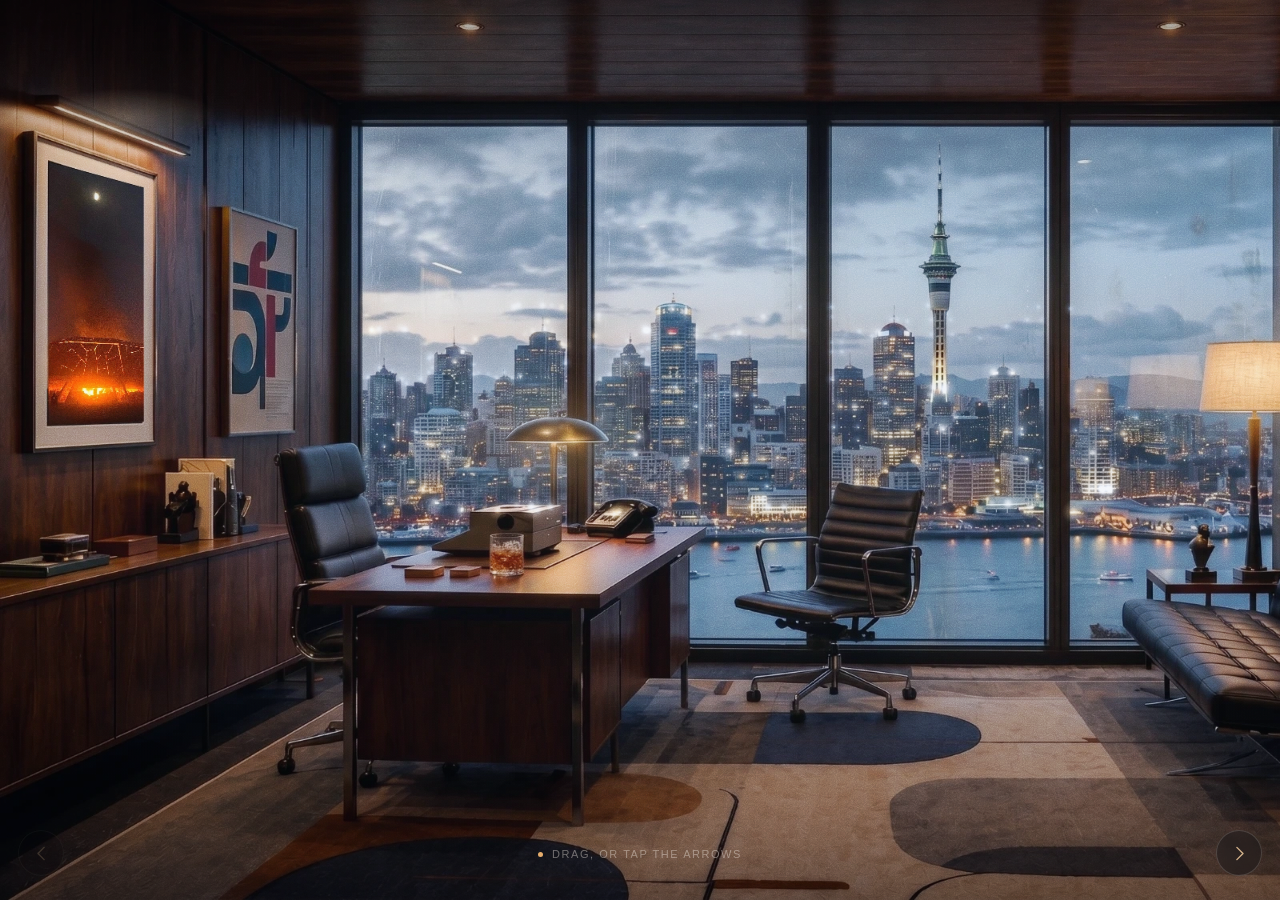
==== commit dae760d4: "Favicon, and fuller social card metadata Restores the black square with the green dot from the previ" ====
--- a/index.html
+++ b/index.html
@@ -7,15 +7,24 @@
   <meta name="description" content="Brand and story as growth infrastructure. Ben Forman, Auckland, New Zealand.">
   <meta name="theme-color" content="#0a0d14">
 
+  <!-- SVG first for anything modern, PNG for the rest, 180px for iOS -->
+  <link rel="icon" href="/favicon.svg" type="image/svg+xml">
+  <link rel="alternate icon" href="/favicon.png" sizes="32x32" type="image/png">
+  <link rel="apple-touch-icon" href="/apple-touch-icon.png">
+
   <!-- absolute URLs and a JPG: most social scrapers won't follow a relative
        path and several still won't render WebP -->
+  <meta property="og:site_name" content="Ongoing Theory">
   <meta property="og:title" content="Ongoing Theory">
   <meta property="og:description" content="Brand and story as growth infrastructure. Ben Forman, Auckland, New Zealand.">
   <meta property="og:type" content="website">
   <meta property="og:url" content="https://ongoingtheory.com/">
   <meta property="og:image" content="https://ongoingtheory.com/assets/share.jpg">
+  <meta property="og:image:secure_url" content="https://ongoingtheory.com/assets/share.jpg">
+  <meta property="og:image:type" content="image/jpeg">
   <meta property="og:image:width" content="1200">
   <meta property="og:image:height" content="630">
+  <meta property="og:image:alt" content="A corner office at dusk, looking out over the Auckland skyline">
   <meta name="twitter:card" content="summary_large_image">
   <meta name="twitter:title" content="Ongoing Theory">
   <meta name="twitter:description" content="Brand and story as growth infrastructure. Ben Forman, Auckland, New Zealand.">
--- a/css/style.css
+++ b/css/style.css
@@ -455,7 +455,16 @@
   text-decoration: none;
   transition: background-color 200ms ease, border-color 200ms ease, transform 200ms var(--ease);
 }
-.card__cta:hover {
+/* a note rather than a link — nothing to click yet */
+.card__cta--soon {
+  border-style: dashed;
+  border-color: rgba(36, 31, 25, 0.28);
+  background: none;
+  color: rgba(36, 31, 25, 0.55);
+  cursor: default;
+}
+
+.card__cta:not(.card__cta--soon):hover {
   background: rgba(36, 31, 25, 0.10);
   border-color: rgba(36, 31, 25, 0.75);
   transform: translateY(-1px);
